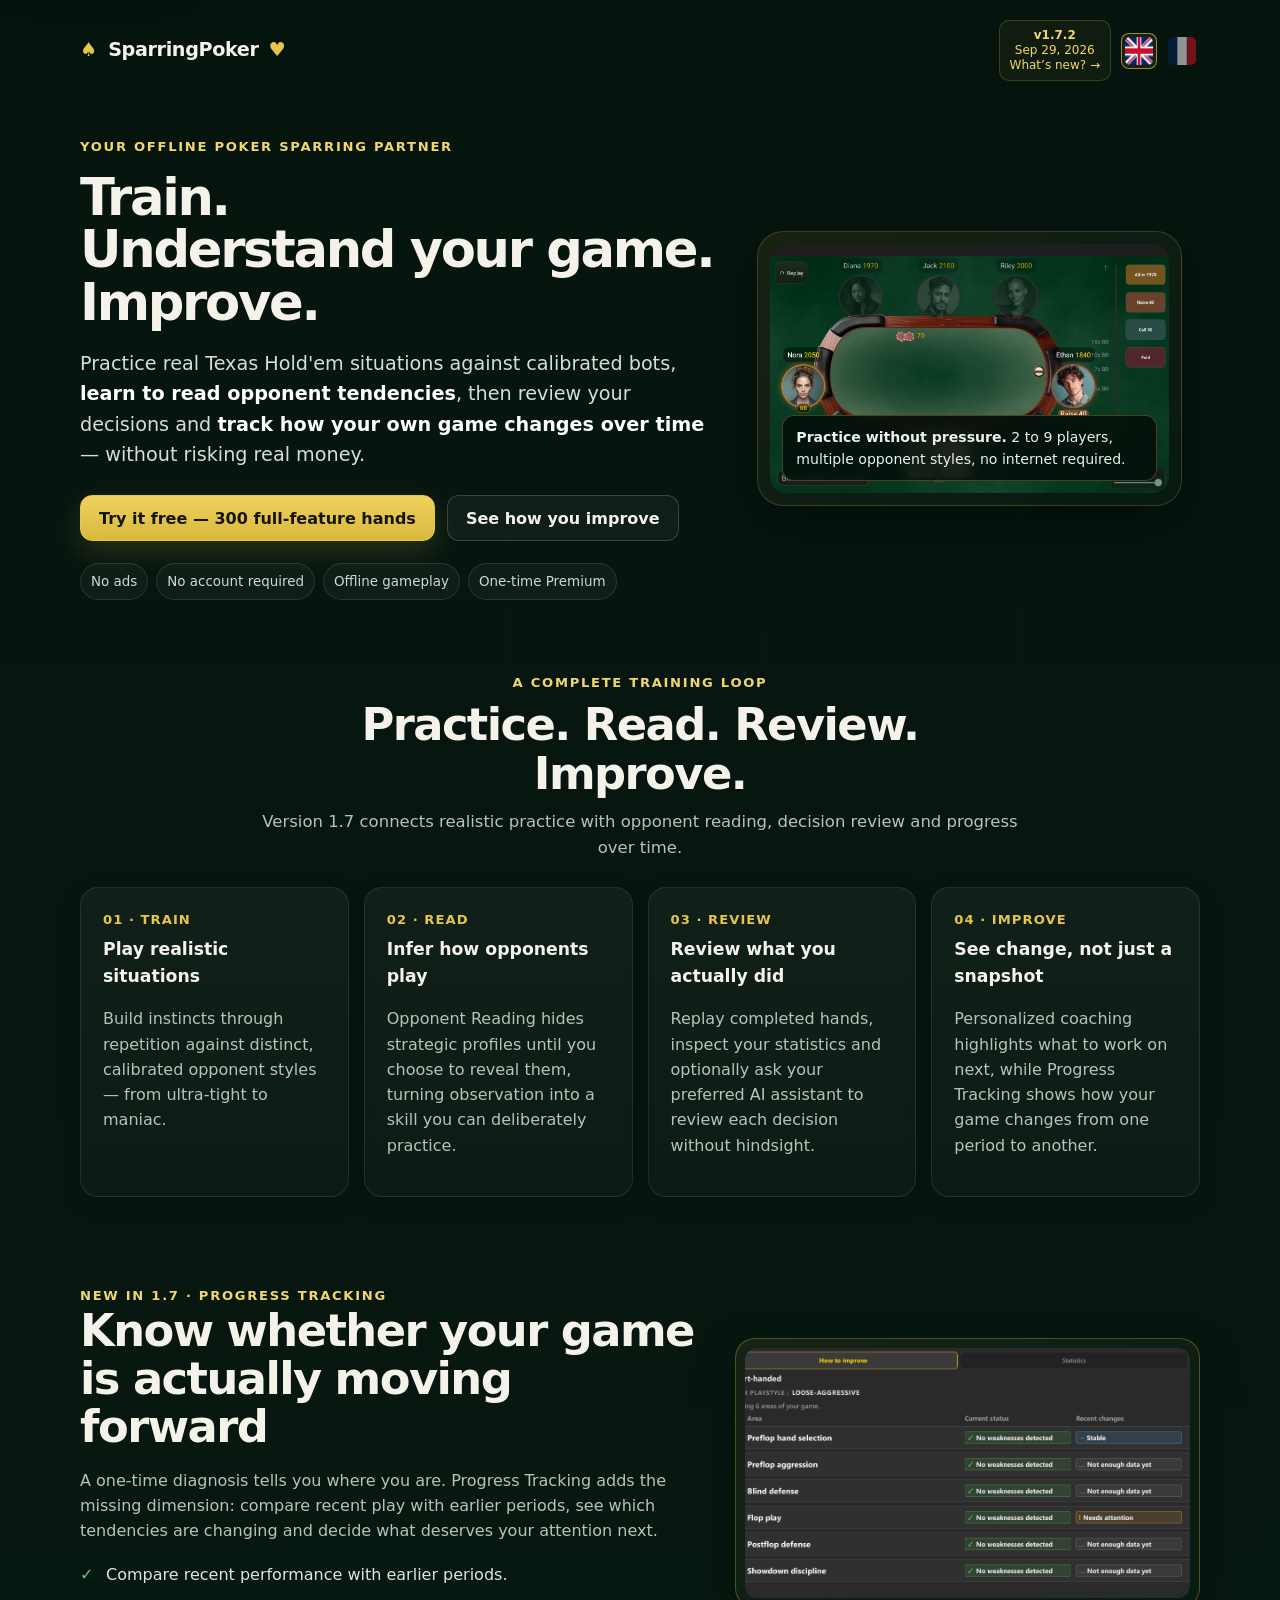
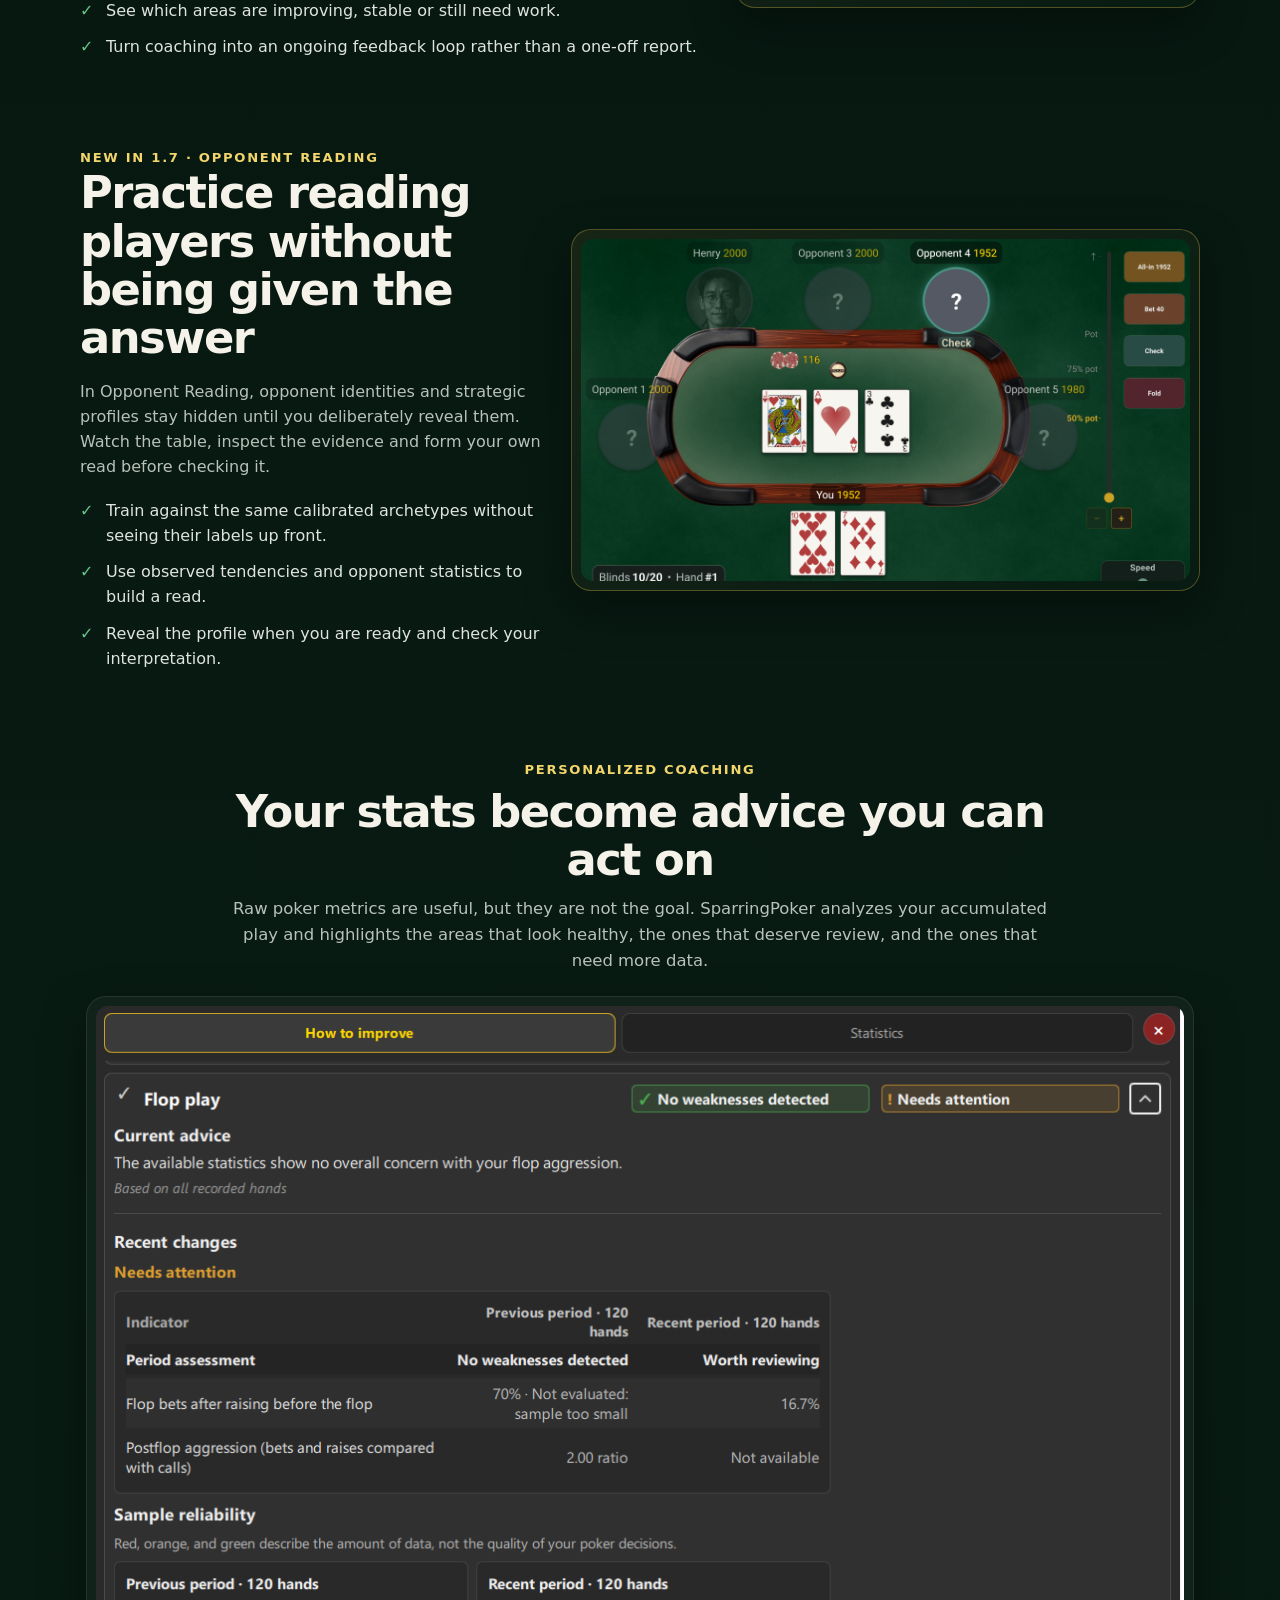
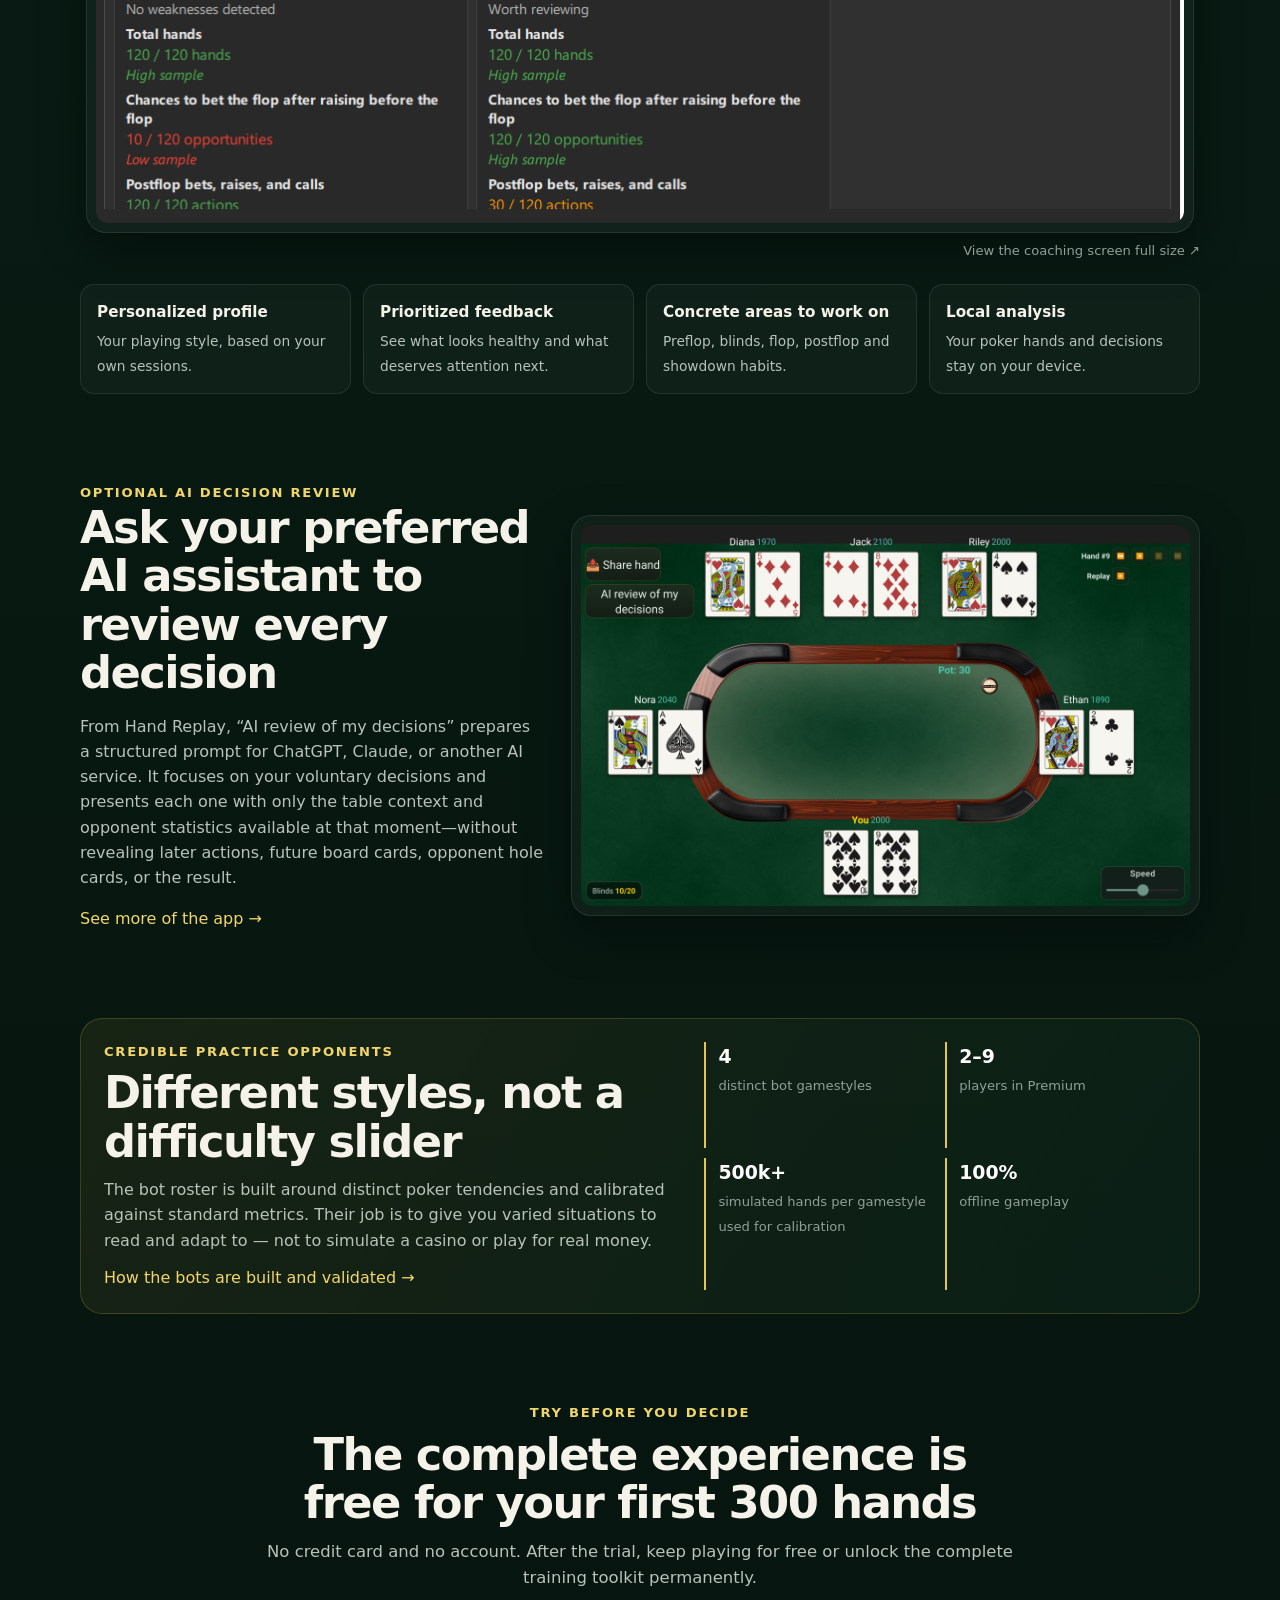
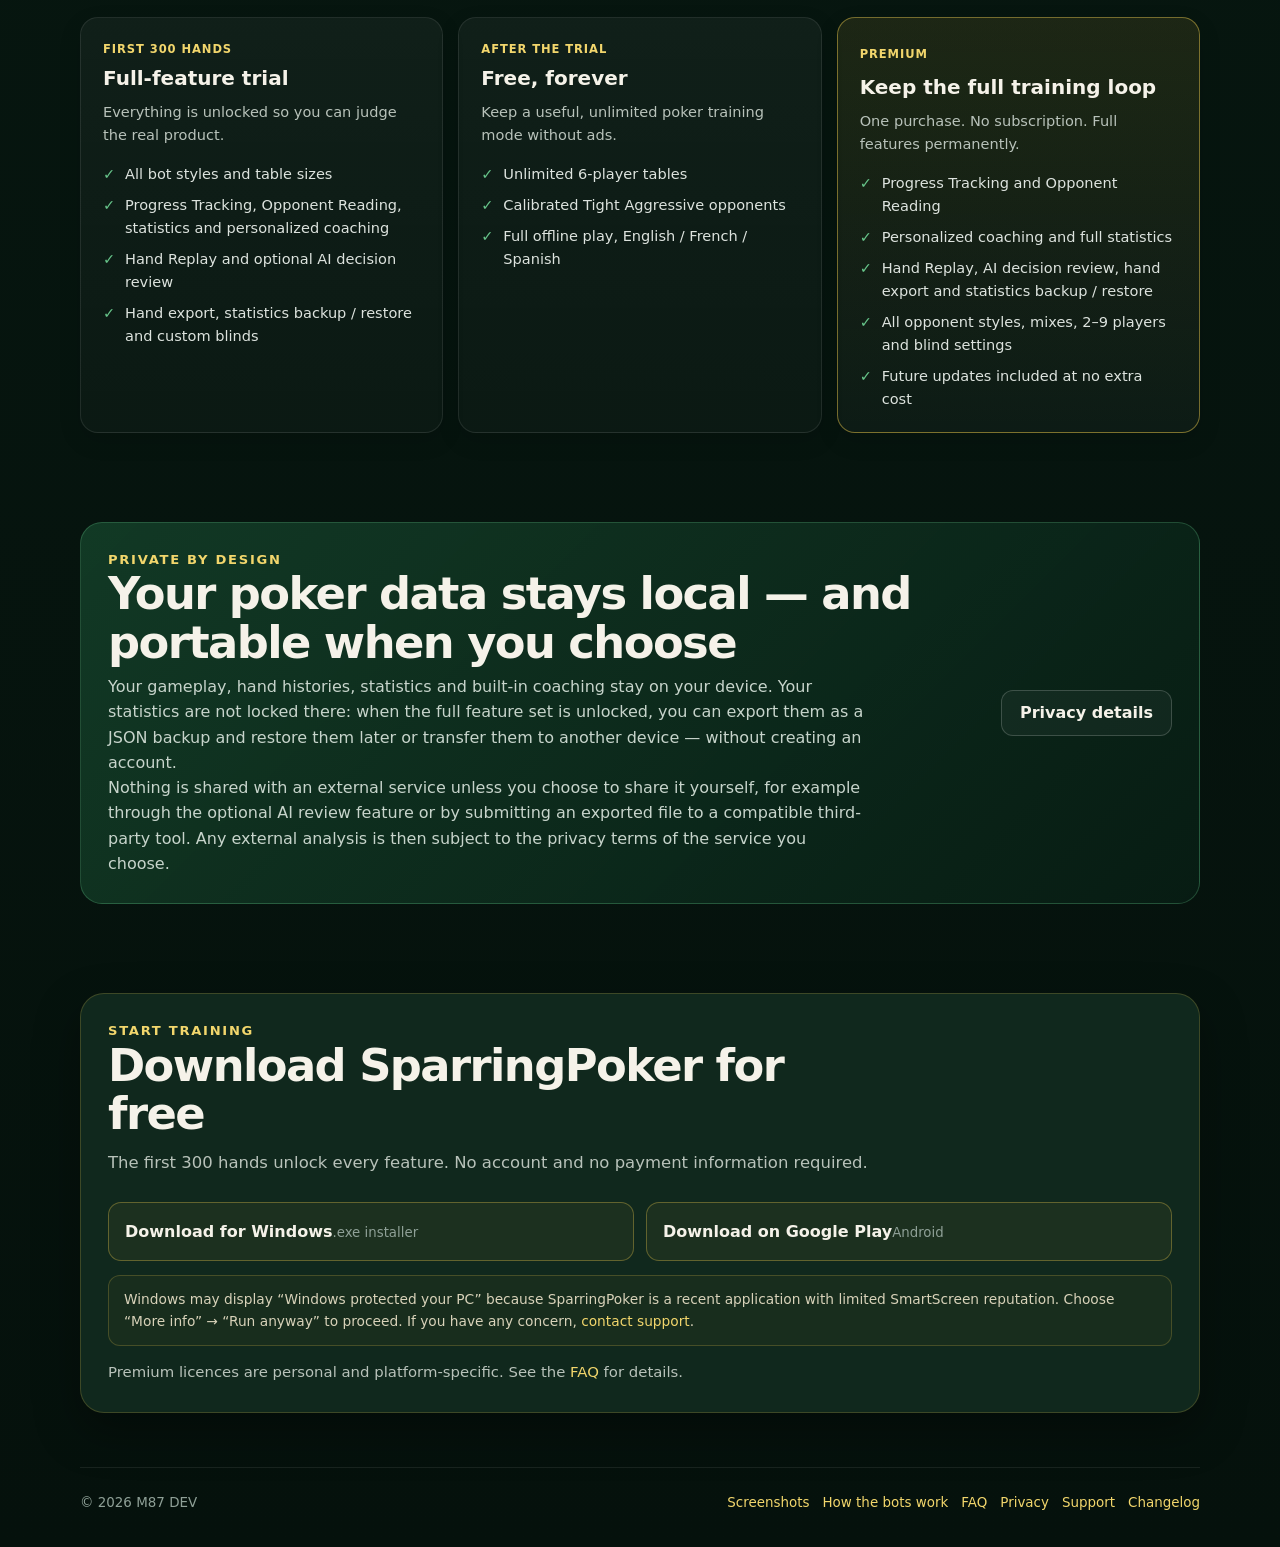
==== index.html @ 46e2a1da "published v1.7.2" ====
<!DOCTYPE html>

<html lang="en">
<head>
<meta charset="utf-8"/>
<meta content="width=device-width, initial-scale=1" name="viewport"/>
<title>SparringPoker — Offline Poker Training, Coaching &amp; Progress Tracking</title>
<meta content="Train Texas Hold'em offline against calibrated bots, practice reading opponent tendencies, review your hands and track how your game changes over time. No account required." name="description"/>
<meta content="#071710" name="theme-color"/>
<meta content="index,follow,max-image-preview:large" name="robots"/>
<link href="https://sparringpoker.com/" rel="canonical"/>
<meta content="SparringPoker" property="og:site_name"/>
<meta content="website" property="og:type"/>
<meta content="SparringPoker — Train. Read. Improve." property="og:title"/>
<meta content="Offline Texas Hold'em training with calibrated bots, Opponent Reading, hand review, personalized coaching and Progress Tracking." property="og:description"/>
<meta content="https://sparringpoker.com/" property="og:url"/>
<meta content="https://sparringpoker.com/assets/images/social-preview.jpg" property="og:image"/>
<meta content="1200" property="og:image:width"/>
<meta content="630" property="og:image:height"/>
<meta content="SparringPoker offline Texas Hold’em training table" property="og:image:alt"/>
<meta content="en_US" property="og:locale"/>
<meta content="fr_FR" property="og:locale:alternate"/>
<meta content="summary_large_image" name="twitter:card"/>
<meta content="SparringPoker — Train. Read. Improve." name="twitter:title"/>
<meta content="Offline Texas Hold'em training with calibrated bots, Opponent Reading, hand review, personalized coaching and Progress Tracking." name="twitter:description"/>
<meta content="https://sparringpoker.com/assets/images/social-preview.jpg" name="twitter:image"/>
<link href="assets/site.css?v=20260920" rel="stylesheet">
<link href="assets/mobile.css?v=20260920" media="(max-width: 620px)" rel="stylesheet">
<script type="application/ld+json">{"@context":"https://schema.org","@type":"SoftwareApplication","name":"SparringPoker","applicationCategory":"EducationalApplication","operatingSystem":"Android, Windows","url":"https://sparringpoker.com/","description":"Offline Texas Hold'em training against calibrated bots with Opponent Reading, hand replay, personalized coaching and Progress Tracking.","author":{"@type":"Organization","name":"M87 DEV"},"downloadUrl":["https://play.google.com/store/apps/details?id=com.m87dev.sparringpoker","https://github.com/Marcennaji/SparringPoker-downloads/releases"]}</script>
</head>
<body data-base=""><a class="skip-link" href="#main-content">Skip to content</a>
<div class="shell">
<nav aria-label="Main navigation" class="topbar">
<a aria-label="SparringPoker home" class="brand" href="index.html">
<span class="brand-mark">♠</span><span>SparringPoker</span><span class="brand-mark">♥</span>
</a>
<div class="top-actions">
<a class="version-badge" href="changelog.html" id="version-badge"></a>
<div aria-label="Language" class="lang-switch">
<button aria-label="English" aria-pressed="true" class="lang-btn active" data-lang-flag="en" type="button"><img alt="" decoding="async" height="20" src="flag_en.png" width="40"/></button>
<button aria-label="Français" aria-pressed="false" class="lang-btn" data-lang-flag="fr" type="button"><img alt="" decoding="async" height="27" src="flag_fr.png" width="40"/></button>
</div>
</div>
</nav>
<main id="main-content">
<section class="hero">
<div>
<div class="eyebrow" data-lang="en">Your offline poker sparring partner</div>
<div class="eyebrow" data-lang="fr">Votre partenaire d'entraînement au poker, hors ligne</div>
<h1 data-lang="en"><span class="hero-line">Train.</span><span class="hero-line">Understand your game.</span><span class="hero-line">Improve.</span></h1>
<h1 data-lang="fr"><span class="hero-line">Entraînez-vous.</span><span class="hero-line">Comprenez votre jeu.</span><span class="hero-line">Progressez.</span></h1>
<p class="hero-copy" data-lang="en">
            Practice real Texas Hold'em situations against calibrated bots, <strong>learn to read opponent tendencies</strong>, then review your decisions and <strong>track how your own game changes over time</strong> — without risking real money.
          </p>
<p class="hero-copy" data-lang="fr">
            Entraînez-vous sur de vraies situations de Texas Hold'em face à des bots calibrés, <strong>apprenez à lire les tendances adverses</strong>, puis analysez vos décisions et <strong>suivez l’évolution de votre propre jeu</strong> — sans risquer d'argent réel.
          </p>
<div class="actions">
<a class="cta" data-lang="en" href="#download">Try it free — 300 full-feature hands</a>
<a class="cta" data-lang="fr" href="#download">Essayez gratuitement — 300 mains complètes</a>
<a class="cta secondary" data-lang="en" href="#progress">See how you improve</a>
<a class="cta secondary" data-lang="fr" href="#progress">Voir comment progresser</a>
</div>
<div class="trust-row">
<span class="trust-pill" data-lang="en">No ads</span><span class="trust-pill" data-lang="fr">Sans publicité</span>
<span class="trust-pill" data-lang="en">No account required</span><span class="trust-pill" data-lang="fr">Aucun compte requis</span>
<span class="trust-pill" data-lang="en">Offline gameplay</span><span class="trust-pill" data-lang="fr">Jeu hors ligne</span>
<span class="trust-pill" data-lang="en">One-time Premium</span><span class="trust-pill" data-lang="fr">Premium en achat unique</span>
</div>
</div>
<div class="hero-visual">
<img alt="SparringPoker Texas Hold'em training table" decoding="async" fetchpriority="high" height="1600" src="assets/images/screenshots/tablette/tablet main table.png" width="2560"/>
<div class="hero-tag">
<span data-lang="en"><strong>Practice without pressure.</strong> 2 to 9 players, multiple opponent styles, no internet required.</span>
<span data-lang="fr"><strong>Entraînez-vous sans pression.</strong> 2 à 9 joueurs, plusieurs styles d'adversaires, aucun accès internet requis.</span>
</div>
</div>
</section>
<section class="section compact" id="training-loop">
<div class="section-head center">
<div class="section-kicker" data-lang="en">A complete training loop</div>
<div class="section-kicker" data-lang="fr">Une boucle d'entraînement complète</div>
<h2 data-lang="en">Practice. Read. Review. Improve.</h2>
<h2 data-lang="fr">Jouez. Lisez. Analysez. Progressez.</h2>
<p data-lang="en">Version 1.7 connects realistic practice with opponent reading, decision review and progress over time.</p>
<p data-lang="fr">La version 1.7 relie entraînement réaliste, lecture des adversaires, analyse des décisions et progression dans le temps.</p>
</div>
<div class="cards-4">
<article class="card">
<div class="step" data-lang="en">01 · TRAIN</div><div class="step" data-lang="fr">01 · S’ENTRAÎNER</div>
<strong class="card-title" data-lang="en">Play realistic situations</strong>
<strong class="card-title" data-lang="fr">Jouez des situations réalistes</strong>
<p data-lang="en">Build instincts through repetition against distinct, calibrated opponent styles — from ultra-tight to maniac.</p>
<p data-lang="fr">Développez vos réflexes par la répétition face à des profils distincts et calibrés — de l'ultra-tight au maniac.</p>
</article>
<article class="card">
<div class="step" data-lang="en">02 · READ</div><div class="step" data-lang="fr">02 · LIRE</div>
<strong class="card-title" data-lang="en">Infer how opponents play</strong>
<strong class="card-title" data-lang="fr">Déduisez le style des adversaires</strong>
<p data-lang="en">Opponent Reading hides strategic profiles until you choose to reveal them, turning observation into a skill you can deliberately practice.</p>
<p data-lang="fr">Opponent Reading masque les profils stratégiques jusqu'à ce que vous décidiez de les révéler, afin d'entraîner réellement votre capacité d'observation.</p>
</article>
<article class="card">
<div class="step" data-lang="en">03 · REVIEW</div><div class="step" data-lang="fr">03 · ANALYSER</div>
<strong class="card-title" data-lang="en">Review what you actually did</strong>
<strong class="card-title" data-lang="fr">Analysez ce que vous avez réellement fait</strong>
<p data-lang="en">Replay completed hands, inspect your statistics and optionally ask your preferred AI assistant to review each decision without hindsight.</p>
<p data-lang="fr">Revoyez vos mains, examinez vos statistiques et, si vous le souhaitez, faites analyser chaque décision par l'assistant IA de votre choix, sans biais rétrospectif.</p>
</article>
<article class="card">
<div class="step" data-lang="en">04 · IMPROVE</div><div class="step" data-lang="fr">04 · PROGRESSER</div>
<strong class="card-title" data-lang="en">See change, not just a snapshot</strong>
<strong class="card-title" data-lang="fr">Voyez l'évolution, pas seulement un instantané</strong>
<p data-lang="en">Personalized coaching highlights what to work on next, while Progress Tracking shows how your game changes from one period to another.</p>
<p data-lang="fr">Le coaching personnalisé indique quoi travailler ensuite, tandis que le suivi de progression montre comment votre jeu évolue d'une période à l'autre.</p>
</article>
</div>
</section>
<section class="section" id="progress">
<div class="feature-split">
<div class="feature-copy">
<div class="section-kicker" data-lang="en">New in 1.7 · Progress Tracking</div>
<div class="section-kicker" data-lang="fr">Nouveau dans la 1.7 · Suivi de progression</div>
<h2 data-lang="en">Know whether your game is actually moving forward</h2>
<h2 data-lang="fr">Voyez si votre jeu progresse réellement</h2>
<p data-lang="en">A one-time diagnosis tells you where you are. Progress Tracking adds the missing dimension: compare recent play with earlier periods, see which tendencies are changing and decide what deserves your attention next.</p>
<p data-lang="fr">Un diagnostic ponctuel vous dit où vous en êtes. Le suivi de progression ajoute la dimension qui manquait : comparez votre jeu récent aux périodes précédentes, voyez quelles tendances évoluent et décidez ce qui mérite votre attention ensuite.</p>
<ul class="feature-list">
<li data-lang="en">Compare recent performance with earlier periods.</li><li data-lang="fr">Comparez vos performances récentes aux périodes précédentes.</li>
<li data-lang="en">See which areas are improving, stable or still need work.</li><li data-lang="fr">Repérez les domaines qui progressent, restent stables ou demandent encore du travail.</li>
<li data-lang="en">Turn coaching into an ongoing feedback loop rather than a one-off report.</li><li data-lang="fr">Transformez le coaching en boucle de progression continue plutôt qu'en simple diagnostic ponctuel.</li>
</ul>
</div>
<div class="screenshot new-feature-shot">
<img alt="SparringPoker Progress Tracking overview showing current status and recent changes across coaching areas" decoding="async" height="1600" loading="lazy" src="assets/images/screenshots/tablette/tablet how to improve.png" width="2560"/>
</div>
</div>
</section>
<section class="section compact" id="opponent-reading">
<div class="feature-split reverse">
<div class="feature-copy">
<div class="section-kicker" data-lang="en">New in 1.7 · Opponent Reading</div>
<div class="section-kicker" data-lang="fr">Nouveau dans la 1.7 · Lecture des adversaires</div>
<h2 data-lang="en">Practice reading players without being given the answer</h2>
<h2 data-lang="fr">Entraînez-vous à lire les joueurs sans connaître la réponse</h2>
<p data-lang="en">In Opponent Reading, opponent identities and strategic profiles stay hidden until you deliberately reveal them. Watch the table, inspect the evidence and form your own read before checking it.</p>
<p data-lang="fr">Avec Opponent Reading, l'identité et le profil stratégique des adversaires restent masqués jusqu'à ce que vous choisissiez de les révéler. Observez la table, examinez les indices et construisez votre propre lecture avant de la vérifier.</p>
<ul class="feature-list">
<li data-lang="en">Train against the same calibrated archetypes without seeing their labels up front.</li><li data-lang="fr">Affrontez les mêmes archétypes calibrés sans voir leur étiquette à l'avance.</li>
<li data-lang="en">Use observed tendencies and opponent statistics to build a read.</li><li data-lang="fr">Appuyez-vous sur les tendances observées et les statistiques adverses pour construire votre lecture.</li>
<li data-lang="en">Reveal the profile when you are ready and check your interpretation.</li><li data-lang="fr">Révélez le profil lorsque vous êtes prêt et vérifiez votre interprétation.</li>
</ul>
</div>
<div class="screenshot new-feature-shot">
<img alt="SparringPoker Opponent Reading with hidden player identities" decoding="async" height="1600" loading="lazy" src="assets/images/screenshots/tablette/tablet opponent reading.png" width="2560"/>
</div>
</div>
</section>
<section class="section" id="coaching">
<div class="coaching-showcase">
<div class="coaching-intro">
<div class="section-kicker" data-lang="en">Personalized coaching</div>
<div class="section-kicker" data-lang="fr">Coaching personnalisé</div>
<h2 data-lang="en">Your stats become advice you can act on</h2>
<h2 data-lang="fr">Vos statistiques deviennent des conseils concrets</h2>
<p data-lang="en">Raw poker metrics are useful, but they are not the goal. SparringPoker analyzes your accumulated play and highlights the areas that look healthy, the ones that deserve review, and the ones that need more data.</p>
<p data-lang="fr">Les statistiques brutes sont utiles, mais ce n'est pas une fin en soi. SparringPoker analyse l'ensemble de votre jeu et met en évidence les domaines solides, ceux à revoir et ceux qui nécessitent encore davantage de données.</p>
</div>
<div class="coaching-media">
<a aria-label="Open the coaching screenshot at full size" class="screenshot coaching-screenshot zoomable-shot" data-href-en="assets/images/screenshots/tablette/tablet how to improve detailed.png" data-href-fr="assets/images/screenshots/tablette/tablet how to improve detailed.png" href="assets/images/screenshots/tablette/tablet how to improve detailed.png" rel="noopener noreferrer" target="_blank">
<img alt="SparringPoker detailed coaching and Progress Tracking view" data-src-en="assets/images/screenshots/tablette/tablet how to improve detailed.png" data-src-fr="assets/images/screenshots/tablette/tablet how to improve detailed.png" decoding="async" height="1600" loading="lazy" src="assets/images/screenshots/tablette/tablet how to improve detailed.png" width="2560"/>
</a>
<div class="shot-zoom-link"><a data-lang="en" href="assets/images/screenshots/tablette/tablet how to improve detailed.png" rel="noopener noreferrer" target="_blank">View the coaching screen full size ↗</a><a data-lang="fr" href="assets/images/screenshots/tablette/tablet how to improve detailed.png" rel="noopener noreferrer" target="_blank">Voir l’écran de coaching en taille réelle ↗</a></div>
</div>
<ul class="coaching-benefits">
<li data-lang="en"><strong>Personalized profile</strong><span>Your playing style, based on your own sessions.</span></li>
<li data-lang="fr"><strong>Profil personnalisé</strong><span>Votre style de jeu, à partir de vos propres sessions.</span></li>
<li data-lang="en"><strong>Prioritized feedback</strong><span>See what looks healthy and what deserves attention next.</span></li>
<li data-lang="fr"><strong>Conseils priorisés</strong><span>Voyez ce qui est solide et ce qui mérite votre attention ensuite.</span></li>
<li data-lang="en"><strong>Concrete areas to work on</strong><span>Preflop, blinds, flop, postflop and showdown habits.</span></li>
<li data-lang="fr"><strong>Axes de travail concrets</strong><span>Préflop, blinds, flop, postflop et habitudes au showdown.</span></li>
<li data-lang="en"><strong>Local analysis</strong><span>Your poker hands and decisions stay on your device.</span></li>
<li data-lang="fr"><strong>Analyse locale</strong><span>Vos mains et décisions de poker restent sur votre appareil.</span></li>
</ul>
</div>
</section>
<section class="section compact">
<div class="feature-split reverse">
<div class="feature-copy">
<div class="section-kicker" data-lang="en">Optional AI decision review</div>
<div class="section-kicker" data-lang="fr">Analyse IA à la demande</div>
<h2 data-lang="en">Ask your preferred AI assistant to review every decision</h2>
<h2 data-lang="fr">Faites analyser chaque décision, sans biais rétrospectif</h2>
<p data-lang="en">From Hand Replay, “AI review of my decisions” prepares a structured prompt for ChatGPT, Claude, or another AI service. It focuses on your voluntary decisions and presents each one with only the table context and opponent statistics available at that moment—without revealing later actions, future board cards, opponent hole cards, or the result.</p>
<p data-lang="fr">Depuis le Replay, « Analyse IA de mes décisions » prépare pour ChatGPT, Claude ou un autre service d’IA un prompt structuré portant uniquement sur vos décisions volontaires. Chaque décision est présentée avec le contexte de la table et les statistiques adverses disponibles à ce moment-là, sans révéler les actions ultérieures, les cartes à venir, les cartes adverses ni le résultat.</p>
<p><a href="screenshots.html"><span data-lang="en">See more of the app →</span><span data-lang="fr">Voir plus de captures →</span></a></p>
</div>
<div class="screenshot">
<img alt="SparringPoker hand replay screen" decoding="async" height="1600" loading="lazy" src="assets/images/screenshots/tablette/tablet replay screen.png" width="2560"/>
</div>
</div>
</section>
<section class="section compact">
<div class="proof-strip">
<div>
<div class="section-kicker" data-lang="en">Credible practice opponents</div>
<div class="section-kicker" data-lang="fr">Des adversaires crédibles pour s'entraîner</div>
<h2 data-lang="en">Different styles, not a difficulty slider</h2>
<h2 data-lang="fr">Des styles différents, pas un simple niveau de difficulté</h2>
<p data-lang="en">The bot roster is built around distinct poker tendencies and calibrated against standard metrics. Their job is to give you varied situations to read and adapt to — not to simulate a casino or play for real money.</p>
<p data-lang="fr">Les bots reposent sur des tendances poker distinctes et sont calibrés à partir de métriques standard. Leur rôle est de vous exposer à des situations variées auxquelles vous devez vous adapter — pas de simuler un casino ni de jouer de l'argent réel.</p>
<p style="margin-top:12px"><a href="bots.html"><span data-lang="en">How the bots are built and validated →</span><span data-lang="fr">Comment les bots sont conçus et validés →</span></a></p>
</div>
<div class="proof-stats">
<div class="proof-stat"><strong>4</strong><span data-lang="en">distinct bot gamestyles</span><span data-lang="fr">styles de bots distincts</span></div>
<div class="proof-stat"><strong>2–9</strong><span data-lang="en">players in Premium</span><span data-lang="fr">joueurs avec Premium</span></div>
<div class="proof-stat"><strong>500k+</strong><span data-lang="en">simulated hands per gamestyle used for calibration</span><span data-lang="fr">mains simulées par style utilisées pour le calibrage</span></div>
<div class="proof-stat"><strong>100%</strong><span data-lang="en">offline gameplay</span><span data-lang="fr">jeu utilisable hors ligne</span></div>
</div>
</div>
</section>
<section class="section" id="plans">
<div class="section-head center">
<div class="section-kicker" data-lang="en">Try before you decide</div>
<div class="section-kicker" data-lang="fr">Essayez avant de décider</div>
<h2 data-lang="en">The complete experience is free for your first 300 hands</h2>
<h2 data-lang="fr">L'expérience complète est gratuite pendant vos 300 premières mains</h2>
<p data-lang="en">No credit card and no account. After the trial, keep playing for free or unlock the complete training toolkit permanently.</p>
<p data-lang="fr">Aucune carte bancaire et aucun compte. Après l'essai, continuez gratuitement ou débloquez définitivement l'ensemble des outils d'entraînement.</p>
</div>
<div class="plans">
<article class="card plan">
<div class="plan-label" data-lang="en">First 300 hands</div><div class="plan-label" data-lang="fr">300 premières mains</div>
<h3 data-lang="en">Full-feature trial</h3><h3 data-lang="fr">Essai complet</h3>
<div class="sub" data-lang="en">Everything is unlocked so you can judge the real product.</div>
<div class="sub" data-lang="fr">Tout est débloqué pour vous permettre de juger le produit complet.</div>
<ul>
<li data-lang="en">All bot styles and table sizes</li><li data-lang="fr">Tous les styles de bots et tailles de table</li>
<li data-lang="en">Progress Tracking, Opponent Reading, statistics and personalized coaching</li><li data-lang="fr">Suivi de progression, Lecture des adversaires, statistiques et coaching personnalisé</li>
<li data-lang="en">Hand Replay and optional AI decision review</li><li data-lang="fr">Replay des mains et analyse IA facultative des décisions</li>
<li data-lang="en">Hand export, statistics backup / restore and custom blinds</li><li data-lang="fr">Export des mains, sauvegarde / restauration des statistiques et blinds personnalisables</li>
</ul>
</article>
<article class="card plan">
<div class="plan-label" data-lang="en">After the trial</div><div class="plan-label" data-lang="fr">Après l'essai</div>
<h3 data-lang="en">Free, forever</h3><h3 data-lang="fr">Gratuit, sans limite de durée</h3>
<div class="sub" data-lang="en">Keep a useful, unlimited poker training mode without ads.</div>
<div class="sub" data-lang="fr">Conservez un véritable mode d'entraînement illimité, sans publicité.</div>
<ul>
<li data-lang="en">Unlimited 6-player tables</li><li data-lang="fr">Tables 6-max illimitées</li>
<li data-lang="en">Calibrated Tight Aggressive opponents</li><li data-lang="fr">Adversaires Tight Aggressive calibrés</li>
<li data-lang="en">Full offline play, English / French / Spanish</li><li data-lang="fr">Jeu hors ligne complet, français / anglais / espagnol</li>
</ul>
</article>
<article class="card plan featured">
<div class="plan-label">PREMIUM</div>
<h3 data-lang="en">Keep the full training loop</h3><h3 data-lang="fr">Conservez la boucle d'entraînement complète</h3>
<div class="sub" data-lang="en">One purchase. No subscription. Full features permanently.</div>
<div class="sub" data-lang="fr">Un achat. Aucun abonnement. Toutes les fonctions définitivement.</div>
<ul>
<li data-lang="en">Progress Tracking and Opponent Reading</li><li data-lang="fr">Suivi de progression et Lecture des adversaires</li>
<li data-lang="en">Personalized coaching and full statistics</li><li data-lang="fr">Coaching personnalisé et statistiques complètes</li>
<li data-lang="en">Hand Replay, AI decision review, hand export and statistics backup / restore</li><li data-lang="fr">Replay, analyse IA des décisions, export des mains et sauvegarde / restauration des statistiques</li>
<li data-lang="en">All opponent styles, mixes, 2–9 players and blind settings</li><li data-lang="fr">Tous les styles et mélanges d'adversaires, 2 à 9 joueurs et réglages des blinds</li>
<li data-lang="en">Future updates included at no extra cost</li><li data-lang="fr">Mises à jour futures incluses sans frais supplémentaires</li>
</ul>
</article>
</div>
</section>
<section class="section compact">
<div class="privacy-banner">
<div>
<div class="section-kicker" data-lang="en">Private by design</div>
<div class="section-kicker" data-lang="fr">Confidentiel par conception</div>
<h2 data-lang="en">Your poker data stays local — and portable when you choose</h2>
<h2 data-lang="fr">Vos données de poker restent locales — et vous pouvez les emporter</h2>
<p data-lang="en">Your gameplay, hand histories, statistics and built-in coaching stay on your device. Your statistics are not locked there: when the full feature set is unlocked, you can export them as a JSON backup and restore them later or transfer them to another device — without creating an account.</p>
<p data-lang="fr">Vos parties, historiques de mains, statistiques et analyses intégrées restent sur votre appareil. Vos statistiques n'y sont pas prisonnières : lorsque toutes les fonctionnalités sont débloquées, vous pouvez les exporter dans une sauvegarde JSON, puis les restaurer plus tard ou les transférer vers un autre appareil — sans créer de compte.</p>
<p data-lang="en">Nothing is shared with an external service unless you choose to share it yourself, for example through the optional AI review feature or by submitting an exported file to a compatible third-party tool. Any external analysis is then subject to the privacy terms of the service you choose.</p>
<p data-lang="fr">Aucune donnée n'est partagée avec un service externe sauf si vous choisissez vous-même de la partager, par exemple via l'analyse IA facultative ou en transmettant un fichier exporté à un outil tiers compatible. Toute analyse externe est alors soumise aux conditions de confidentialité du service choisi.</p>
</div>
<a class="cta secondary" href="privacy.html"><span data-lang="en">Privacy details</span><span data-lang="fr">Détails sur la confidentialité</span></a>
</div>
</section>
<section class="section" id="download">
<div class="download-panel">
<div class="section-head">
<div class="section-kicker" data-lang="en">Start training</div>
<div class="section-kicker" data-lang="fr">Commencez à vous entraîner</div>
<h2 data-lang="en">Download SparringPoker for free</h2>
<h2 data-lang="fr">Téléchargez SparringPoker gratuitement</h2>
<p data-lang="en">The first 300 hands unlock every feature. No account and no payment information required.</p>
<p data-lang="fr">Les 300 premières mains débloquent toutes les fonctionnalités. Aucun compte ni moyen de paiement requis.</p>
</div>
<div id="windows-download-section">
<div class="download-grid">
<a class="download-btn windows-only" data-lang="en" href="https://github.com/Marcennaji/SparringPoker-downloads/releases/download/v1.7.2/SparringPoker-1.7.2-windows-installer.exe">Download for Windows<small>.exe installer</small></a>
<a class="download-btn windows-only" data-lang="fr" href="https://github.com/Marcennaji/SparringPoker-downloads/releases/download/v1.7.2/SparringPoker-1.7.2-windows-installer.exe">Télécharger pour Windows<small>installateur .exe</small></a>
<a class="download-btn mobile-store-emphasis" data-lang="en" href="https://play.google.com/store/apps/details?id=com.m87dev.sparringpoker" rel="noopener noreferrer" target="_blank">Download on Google Play<small>Android</small></a>
<a class="download-btn mobile-store-emphasis" data-lang="fr" href="https://play.google.com/store/apps/details?id=com.m87dev.sparringpoker" rel="noopener noreferrer" target="_blank">Télécharger sur Google Play<small>Android</small></a>
</div>
<div class="win-warning windows-only">
<span data-lang="en">Windows may display “Windows protected your PC” because SparringPoker is a recent application with limited SmartScreen reputation. Choose “More info” → “Run anyway” to proceed. If you have any concern, <a href="support.html">contact support</a>.</span>
<span data-lang="fr">Windows peut afficher « Windows a protégé votre ordinateur » car SparringPoker est une application récente avec encore peu de réputation SmartScreen. Choisissez « Informations complémentaires » → « Exécuter quand même » pour continuer. En cas de doute, <a href="support.html">contactez le support</a>.</span>
</div>
</div>
<div class="win-warning" id="android-windows-notice" style="display:none">
<span data-lang="en">On Android, use the Google Play button above. The Windows installer is available from a Windows PC.</span>
<span data-lang="fr">Sur Android, utilisez le bouton Google Play ci-dessus. L’installateur Windows est disponible depuis un PC Windows.</span>
</div>
<p class="platform-copy" style="margin-bottom:0">
<span data-lang="en">Premium licences are personal and platform-specific. See the <a href="faq.html">FAQ</a> for details.</span>
<span data-lang="fr">Les licences Premium sont personnelles et spécifiques à chaque plateforme. Consultez la <a href="faq.html">FAQ</a> pour les détails.</span>
</p>
</div>
</section>
</main>
<footer class="footer">
<div>© <span data-current-year=""></span> M87 DEV</div>
<div class="footer-links">
<a href="screenshots.html"><span data-lang="en">Screenshots</span><span data-lang="fr">Captures</span></a>
<a href="bots.html"><span data-lang="en">How the bots work</span><span data-lang="fr">Fonctionnement des bots</span></a>
<a href="faq.html">FAQ</a>
<a href="privacy.html"><span data-lang="en">Privacy</span><span data-lang="fr">Confidentialité</span></a>
<a href="support.html">Support</a>
<a href="changelog.html">Changelog</a>
</div>
</footer>
</div>
<script src="assets/site.js?v=20260920"></script></body>
</html>
---- assets/site.css ----
:root {
  --bg:#06140e; --bg-2:#0a2117; --panel:rgba(14,35,26,.88); --panel-strong:rgba(17,42,31,.96);
  --line:rgba(238,200,76,.20); --line-soft:rgba(255,255,255,.09); --gold:#e7c44a; --gold-2:#f2d66c;
  --green:#67c58a; --text:#f5f2e9; --muted:#b8c2ba; --muted-2:#8fa097; --danger:#e98575;
  --radius:18px; --shadow:0 18px 45px rgba(0,0,0,.34);
}
*{box-sizing:border-box} html{scroll-behavior:smooth} body{margin:0;font-family:Inter,ui-sans-serif,system-ui,-apple-system,BlinkMacSystemFont,"Segoe UI",sans-serif;color:var(--text);background:radial-gradient(circle at 50% -10%,rgba(35,105,71,.34),transparent 42rem),linear-gradient(180deg,#06140e 0%,#081b13 45%,#05110c 100%);min-height:100vh;line-height:1.58}
a{color:var(--gold-2);text-decoration:none} a:hover{text-decoration:underline} img{max-width:100%} code{color:#f0d878}
.shell{width:min(1120px,calc(100% - 32px));margin:0 auto}.narrow{width:min(860px,calc(100% - 32px));margin:0 auto}
.topbar{display:flex;align-items:center;justify-content:space-between;gap:20px;padding:20px 0 10px}.brand{display:flex;align-items:baseline;gap:10px;color:var(--text);font-weight:800;letter-spacing:-.02em;font-size:1.2rem}.brand:hover{text-decoration:none}.brand-mark{color:var(--gold);letter-spacing:.05em}.top-actions{display:flex;align-items:center;gap:10px;flex-wrap:wrap;justify-content:flex-end}.lang-switch{display:flex;gap:7px}.lang-btn{appearance:none;border:1px solid transparent;background:transparent;padding:3px;border-radius:8px;cursor:pointer;opacity:.55;line-height:0}.lang-btn:hover{opacity:.9}.lang-btn.active{opacity:1;border-color:rgba(231,196,74,.65);background:rgba(231,196,74,.08)}.lang-btn img{width:28px;height:28px;border-radius:5px;display:block}.version-badge{display:none;padding:7px 10px;border:1px solid var(--line);border-radius:10px;color:var(--gold-2);background:rgba(231,196,74,.05);font-size:12px;text-align:center;line-height:1.25}.version-badge:hover{background:rgba(231,196,74,.11);text-decoration:none}
.hero{padding:46px 0 38px;display:grid;grid-template-columns:1.04fr .96fr;gap:44px;align-items:center}.eyebrow,.section-kicker,.page-kicker{color:var(--gold-2);font-size:.82rem;font-weight:800;text-transform:uppercase;letter-spacing:.13em;margin-bottom:13px}.hero h1{font-size:clamp(2.35rem,4vw,3.75rem);line-height:1.03;letter-spacing:-.045em;margin:0 0 20px;max-width:none}.hero-line{display:block;white-space:nowrap}.hero-copy{font-size:clamp(1.04rem,1.8vw,1.2rem);color:#d8ddd7;max-width:630px;margin:0 0 25px}.hero-copy strong{color:#fff}.actions{display:flex;gap:12px;flex-wrap:wrap;align-items:center}.cta,.btn{display:inline-flex;align-items:center;justify-content:center;min-height:46px;padding:0 18px;border-radius:12px;border:1px solid var(--gold);background:linear-gradient(180deg,#efd25f,#d9b83c);color:#161509;font-weight:800;box-shadow:0 10px 28px rgba(231,196,74,.16)}.cta:hover,.btn:hover{text-decoration:none;filter:brightness(1.05);transform:translateY(-1px)}.cta.secondary,.btn.secondary{color:var(--text);background:rgba(255,255,255,.04);border-color:rgba(255,255,255,.18);box-shadow:none}.cta.small,.btn.small{min-height:38px;padding:0 13px;font-size:.86rem}.trust-row{display:flex;gap:8px;flex-wrap:wrap;margin-top:22px;color:#d1d7d1;font-size:.84rem}.trust-pill{border:1px solid rgba(255,255,255,.11);background:rgba(255,255,255,.035);border-radius:999px;padding:7px 10px}.hero-visual{position:relative;border:1px solid var(--line);background:linear-gradient(145deg,rgba(231,196,74,.08),rgba(9,33,22,.32));border-radius:26px;padding:12px;box-shadow:var(--shadow);overflow:hidden}.hero-visual img{display:block;border-radius:16px;width:100%;height:auto}.hero-tag{position:absolute;left:24px;bottom:24px;max-width:calc(100% - 48px);background:rgba(4,15,10,.88);border:1px solid rgba(231,196,74,.28);border-radius:12px;padding:10px 13px;backdrop-filter:blur(8px);font-size:.88rem;color:#edf0ec}
.section{padding:54px 0}.section.compact{padding:35px 0}.section-head{max-width:760px;margin-bottom:26px}.section-head.center{text-align:center;margin-left:auto;margin-right:auto}.section-kicker{margin-bottom:0}h2{font-size:clamp(1.8rem,4vw,2.8rem);line-height:1.08;letter-spacing:-.035em;margin:7px 0 11px}.section-head p{color:var(--muted);font-size:1.03rem;margin:0}.cards-3{display:grid;grid-template-columns:repeat(3,1fr);gap:15px}.card,.box,.content-card{border:1px solid var(--line-soft);border-radius:var(--radius);padding:22px;background:linear-gradient(180deg,rgba(255,255,255,.045),rgba(255,255,255,.025));box-shadow:0 8px 22px rgba(0,0,0,.13)}.card strong.card-title{display:block;font-size:1.08rem;margin:5px 0 7px}.card p,.box p,.content-card p{color:var(--muted)}.step{color:var(--gold);font-weight:900;font-size:.82rem;letter-spacing:.08em}.feature-split{display:grid;grid-template-columns:1.15fr .85fr;gap:26px;align-items:center}.feature-split.reverse{grid-template-columns:.85fr 1.15fr}.screenshot{border:1px solid var(--line-soft);border-radius:20px;padding:9px;background:rgba(255,255,255,.035);box-shadow:var(--shadow)}.screenshot img{display:block;border-radius:12px;width:100%;height:auto}.feature-copy h2{margin-top:0}.feature-copy p{color:var(--muted)}.feature-list{margin:18px 0 0;padding:0;list-style:none;display:grid;gap:11px}.feature-list li{position:relative;padding-left:26px;color:#dfe4df}.feature-list li::before{content:"✓";position:absolute;left:0;color:var(--green);font-weight:900}.coaching-showcase{display:grid;gap:22px}.coaching-intro{max-width:820px;margin:0 auto;text-align:center}.coaching-intro h2{margin:7px 0 11px}.coaching-intro p{margin:0;color:var(--muted);font-size:1.03rem}.coaching-screenshot{width:100%;max-width:1108px;margin:0 auto;padding:9px}.coaching-media{width:100%}.coaching-screenshot{display:block}.coaching-screenshot img{width:100%;height:auto}.zoomable-shot{cursor:zoom-in}.shot-zoom-link{text-align:right;margin-top:8px;font-size:.82rem}.shot-zoom-link a{color:var(--muted-2)}.shot-zoom-link a:hover{color:var(--gold-2)}.coaching-benefits{list-style:none;margin:0;padding:0;display:grid;grid-template-columns:repeat(4,1fr);gap:12px}.coaching-benefits li{display:none;border:1px solid var(--line-soft);border-radius:14px;padding:15px 16px;background:rgba(255,255,255,.03);color:var(--muted);min-height:104px}.coaching-benefits li.active{display:block!important}.coaching-benefits strong{display:block;color:var(--text);font-size:.95rem;margin-bottom:4px}.coaching-benefits span{font-size:.86rem;line-height:1.45}.proof-strip{border:1px solid var(--line);border-radius:22px;padding:23px;display:grid;grid-template-columns:1.1fr .9fr;gap:24px;background:linear-gradient(120deg,rgba(231,196,74,.075),rgba(19,57,38,.25))}.proof-strip p{margin:0;color:var(--muted)}.proof-stats{display:grid;grid-template-columns:repeat(2,1fr);gap:10px}.proof-stat{border-left:2px solid var(--gold);padding-left:12px}.proof-stat strong{display:block;font-size:1.18rem;color:#fff}.proof-stat span{color:var(--muted-2);font-size:.82rem}.plans{display:grid;grid-template-columns:repeat(3,1fr);gap:15px;align-items:stretch}.plan{position:relative}.plan.featured{border-color:rgba(231,196,74,.48);background:linear-gradient(180deg,rgba(231,196,74,.10),rgba(255,255,255,.03))}.plan-label{display:inline-block;font-size:.72rem;text-transform:uppercase;letter-spacing:.08em;color:var(--gold-2);margin-bottom:5px;font-weight:900}.plan h3{margin:4px 0 5px;font-size:1.25rem}.plan .sub{color:var(--muted);font-size:.91rem;margin-bottom:16px;min-height:42px}.plan ul{list-style:none;margin:0;padding:0;display:grid;gap:8px;color:#dde3de;font-size:.91rem}.plan li{padding-left:22px;position:relative}.plan li::before{content:"✓";position:absolute;left:0;color:var(--green);font-weight:900}.roadmap{display:grid;grid-template-columns:1fr 1fr;gap:15px}.roadmap-card{border:1px solid rgba(231,196,74,.22);border-radius:var(--radius);padding:22px;background:rgba(231,196,74,.045)}.roadmap-card .status{color:var(--gold-2);font-size:.76rem;font-weight:900;text-transform:uppercase;letter-spacing:.09em}.roadmap-card h3{margin:7px 0 8px;font-size:1.22rem}.roadmap-card p{margin:0;color:var(--muted)}.roadmap-note{color:var(--muted-2);font-size:.82rem;margin-top:12px;text-align:center}.privacy-banner{border-radius:22px;padding:27px;background:linear-gradient(135deg,rgba(22,70,45,.75),rgba(8,29,20,.9));border:1px solid rgba(103,197,138,.28);display:grid;grid-template-columns:1fr auto;gap:24px;align-items:center}.privacy-banner h2{margin:0 0 7px}.privacy-banner p{margin:0;color:#c7d4cb;max-width:760px}.download-panel{border:1px solid var(--line);border-radius:24px;padding:27px;background:var(--panel-strong);box-shadow:var(--shadow)}.download-panel h2{margin-top:0}.download-grid{display:grid;grid-template-columns:1fr 1fr;gap:12px;margin-top:17px}.download-btn{border:1px solid rgba(231,196,74,.34);border-radius:13px;padding:16px;text-align:center;color:var(--text);background:rgba(231,196,74,.055);font-weight:800}.download-btn:hover{background:rgba(231,196,74,.10);text-decoration:none}.download-btn small{display:block;color:var(--muted-2);font-weight:500;margin-top:3px}.platform-copy{color:var(--muted);font-size:.93rem}.win-warning{margin-top:14px;padding:13px 15px;border:1px solid rgba(231,196,74,.22);border-radius:12px;color:#d8d2b9;background:rgba(231,196,74,.035);font-size:.86rem}
/* Secondary pages */
.page-main{padding:36px 0 64px}.page-hero{padding:34px 0 28px;border-bottom:1px solid rgba(255,255,255,.08);margin-bottom:30px}.page-hero h1{font-size:clamp(2.25rem,5vw,3.7rem);line-height:1.05;letter-spacing:-.045em;margin:5px 0 12px}.page-hero .lead{font-size:1.08rem;color:var(--muted);max-width:780px;margin:0}.page-hero .actions{margin-top:20px}.content-stack{display:grid;gap:16px}.content-stack>.box,.content-stack>.content-card{margin:0}.box h2,.content-card h2{font-size:clamp(1.35rem,2.8vw,1.85rem);margin:0 0 10px;color:var(--text)}.box h3,.content-card h3{font-size:1.05rem;margin:22px 0 7px;color:#f5f2e9}.box p{margin:7px 0}.box ul,.content-card ul{color:#dce3dd}.box li,.content-card li{margin:7px 0}.box table{border-collapse:collapse;width:100%;font-size:.9rem;margin:14px 0;overflow:hidden}.box th{background:rgba(231,196,74,.09);color:var(--gold-2);padding:10px 12px;text-align:left;border-bottom:1px solid rgba(255,255,255,.13)}.box td{padding:9px 12px;border-bottom:1px solid rgba(255,255,255,.07);color:#dce3dd}.stat-pill{display:inline-block;background:rgba(231,196,74,.08);border:1px solid rgba(231,196,74,.22);border-radius:7px;padding:2px 7px;color:var(--gold-2);font-size:.86em}.ok{color:var(--green)}.muted{color:var(--muted-2)}.section-label{font-size:.75rem;text-transform:uppercase;letter-spacing:.1em;color:var(--gold-2);font-weight:900;margin:27px 0 8px}.callout{border-left:3px solid var(--gold);background:rgba(231,196,74,.05);padding:15px 18px;border-radius:0 12px 12px 0;color:#dce3dd;margin:18px 0}.callout.green{border-left-color:var(--green);background:rgba(103,197,138,.06)}
.screenshot-grid{display:grid;grid-template-columns:repeat(2,1fr);gap:22px}.shot-card{border:1px solid var(--line-soft);border-radius:20px;background:rgba(255,255,255,.035);overflow:hidden;box-shadow:0 10px 30px rgba(0,0,0,.18)}.shot-card.featured{grid-column:1/-1;display:grid;grid-template-columns:1.12fr .88fr;align-items:center}.shot-media{background:#020806;padding:10px}.shot-media img{display:block;width:100%;height:auto;border-radius:12px}.shot-copy{padding:22px}.shot-copy .step{margin-bottom:5px}.shot-copy h2{font-size:1.35rem;margin:0 0 8px;letter-spacing:-.02em}.shot-copy p{margin:0;color:var(--muted)}
.faq-nav ul{margin:0;padding-left:20px}.faq-nav li{margin:7px 0}.faq-item{padding:17px 0;border-bottom:1px solid rgba(255,255,255,.08)}.faq-item:last-child{border-bottom:0;padding-bottom:0}.faq-item:first-child{padding-top:0}.faq-question{font-weight:800;color:#f4f2e8;margin:0 0 6px}.faq-answer{margin:0;color:var(--muted)}
.release{border:1px solid var(--line-soft);border-radius:var(--radius);padding:20px 22px;background:rgba(255,255,255,.035);margin:0 0 14px}.release-header{display:flex;justify-content:space-between;gap:16px;align-items:center;margin-bottom:9px}.release-version{font-weight:900;color:var(--gold-2);font-size:1.08rem}.release-date{color:var(--muted-2);font-size:.86rem}.release ul{margin:0;padding-left:22px;color:#dce3dd}.release li{margin:8px 0}
.resource-card{border:1px solid var(--line-soft);border-radius:var(--radius);padding:22px;background:rgba(255,255,255,.035);display:grid;grid-template-columns:120px 1fr;gap:22px;align-items:start}.resource-card img{width:110px;height:auto;border-radius:12px}.resource-card h2{margin-top:0}.resource-card p{color:var(--muted)}
.article{max-width:800px}.article h2{font-size:1.75rem;margin-top:42px;border-bottom:1px solid rgba(255,255,255,.08);padding-bottom:8px}.article h3{font-size:1.1rem;margin:23px 0 5px}.article p,.article li{color:#dce3dd}.article .intro{font-size:1.12rem;color:var(--muted)}.article .highlight-box{border-left:3px solid var(--gold);background:rgba(231,196,74,.055);border-radius:0 12px 12px 0;padding:14px 18px;margin:20px 0}.article .stat-grid{display:grid;grid-template-columns:1fr 1fr;gap:10px;margin:16px 0}.article .stat-item{border:1px solid var(--line-soft);border-radius:10px;padding:12px 14px;background:rgba(255,255,255,.03)}.article .stat-item strong{display:block;color:var(--gold-2);font-size:.86rem;margin-bottom:2px}.article .cta-box{border:1px solid var(--line);border-radius:18px;padding:24px;margin:38px 0 10px;background:linear-gradient(135deg,rgba(231,196,74,.08),rgba(18,52,35,.55));text-align:center}.article .cta-box h2{border:0;margin:0 0 8px;padding:0}.article .cta-box p{color:var(--muted)}
.footer{border-top:1px solid rgba(255,255,255,.08);padding:24px 0 34px;display:flex;justify-content:space-between;gap:20px;flex-wrap:wrap;color:var(--muted-2);font-size:.84rem}.footer-links{display:flex;flex-wrap:wrap;gap:13px}
[data-lang]{display:none!important}[data-lang].active{display:block!important}span[data-lang].active{display:inline!important}a[data-lang].active{display:inline-flex!important}li[data-lang].active{display:list-item!important}p[data-lang].active{display:block!important}h1[data-lang].active,h2[data-lang].active,h3[data-lang].active{display:block!important}.lang-inline[data-lang].active{display:inline!important}
@media(max-width:860px){.hero,.feature-split,.feature-split.reverse,.proof-strip,.privacy-banner{grid-template-columns:1fr}.coaching-benefits{grid-template-columns:repeat(2,1fr)}.hero{padding-top:34px;gap:28px}.hero-visual{order:2}.cards-3,.plans{grid-template-columns:1fr}.plan .sub{min-height:0}.roadmap{grid-template-columns:1fr}.privacy-banner .cta{justify-self:start}.shot-card.featured{grid-template-columns:1fr}.screenshot-grid{grid-template-columns:1fr}}
@media(max-width:620px){.shell,.narrow{width:min(100% - 20px,1120px)}.coaching-benefits{grid-template-columns:1fr}.coaching-intro{text-align:left}.topbar{align-items:flex-start}.brand{font-size:1.06rem}.hero{padding-top:26px}.hero h1{font-size:clamp(2rem,9.2vw,2.75rem)}.section{padding:39px 0}.download-grid{grid-template-columns:1fr}.proof-stats{grid-template-columns:1fr}.hero-tag{position:static;margin-top:10px;max-width:none}.page-main{padding-top:18px}.page-hero{padding-top:22px}.resource-card{grid-template-columns:1fr}.article .stat-grid{grid-template-columns:1fr}.box{overflow-x:auto}}
@media(max-width:390px){.hero h1{font-size:8.7vw}}
@media(prefers-reduced-motion:reduce){html{scroll-behavior:auto}*,*::before,*::after{transition:none!important}}

/* Step 3 accessibility and interaction polish */
.skip-link{position:fixed;left:12px;top:10px;z-index:9999;transform:translateY(-150%);padding:10px 14px;border-radius:10px;background:#f2d66c;color:#161509;font-weight:800;box-shadow:0 8px 24px rgba(0,0,0,.35)}
.skip-link:focus{transform:translateY(0);text-decoration:none}
a:focus-visible,button:focus-visible{outline:3px solid var(--gold-2);outline-offset:3px;border-radius:8px}
.lang-btn:focus-visible{outline-offset:2px}
@media(max-width:620px){.download-btn{min-height:58px;display:flex;flex-direction:column;align-items:center;justify-content:center}.download-panel{padding:21px}.mobile-store-emphasis{border-color:rgba(231,196,74,.52)}}
.is-android-phone a.download-btn.windows-only,.is-android-phone .win-warning.windows-only{display:none!important}
.is-android-phone #android-windows-notice{display:block!important}

/* v1.7 marketing hierarchy */
.cards-4{display:grid;grid-template-columns:repeat(4,1fr);gap:15px}
.cards-4 .card{height:100%}
.new-feature-shot{border-color:rgba(231,196,74,.3);background:linear-gradient(145deg,rgba(231,196,74,.07),rgba(9,33,22,.38))}
.new-feature-shot img{aspect-ratio:16/9;object-fit:cover}
.feature-split.progress-text-only{display:block}
.feature-split.progress-text-only .feature-copy{max-width:800px}
.shot-card.featured.progress-text-only{display:block}
.shot-card.featured.progress-text-only .shot-copy{max-width:800px;margin:auto;padding:30px 22px}
#progress,#opponent-reading{scroll-margin-top:18px}
@media(max-width:1000px){.cards-4{grid-template-columns:repeat(2,1fr)}}
@media(max-width:620px){.cards-4{grid-template-columns:1fr}.new-feature-shot{padding:6px}.shot-card.featured .shot-copy{padding-top:18px}}
---- assets/mobile.css ----
/* Phone-specific presentation. Desktop styles remain in site.css. */
@media (max-width: 620px) {
  .topbar {
    min-height: 64px;
    padding: 8px 0;
    align-items: center;
    gap: 12px;
  }

  .brand {
    min-width: 0;
    align-items: center;
    gap: 7px;
    font-size: 1.06rem;
    line-height: 1.2;
    white-space: nowrap;
  }

  .brand-mark {
    line-height: 1;
  }

  .top-actions {
    flex: 0 0 auto;
    gap: 0;
    flex-wrap: nowrap;
  }

  /* Release details remain available through the Changelog footer link. */
  .version-badge {
    display: none !important;
  }

  .lang-switch {
    gap: 2px;
  }

  .lang-btn {
    display: inline-flex;
    width: 44px;
    height: 44px;
    padding: 7px;
    align-items: center;
    justify-content: center;
    border-radius: 10px;
  }

  .lang-btn img {
    width: 28px;
    height: 28px;
  }

  .page-main {
    padding-top: 8px;
    padding-bottom: 48px;
  }

  .page-hero {
    padding-top: 14px;
    padding-bottom: 24px;
    margin-bottom: 24px;
  }

  .page-hero h1 {
    margin-top: 4px;
    font-size: clamp(2rem, 8.8vw, 2.25rem);
    line-height: 1.07;
  }

  .page-hero .lead {
    font-size: 1rem;
    line-height: 1.55;
  }

  .page-hero .actions {
    gap: 10px;
    margin-top: 16px;
  }

  .page-hero .btn.small {
    min-height: 44px;
  }

  .hero {
    padding-top: 16px;
    padding-bottom: 30px;
    gap: 0;
  }

  .hero > div:first-child {
    display: contents;
  }

  .hero .eyebrow {
    order: 1;
    margin-bottom: 10px;
    font-size: .76rem;
    line-height: 1.4;
  }

  .hero h1 {
    order: 2;
    margin-bottom: 16px;
    font-size: clamp(2rem, 8.8vw, 2.35rem);
    line-height: 1.04;
    letter-spacing: -.04em;
  }

  .hero-line {
    white-space: normal;
  }

  .hero-copy {
    order: 3;
    margin-bottom: 20px;
    font-size: 1rem;
    line-height: 1.55;
  }

  .hero .actions {
    order: 4;
    display: grid;
    grid-template-columns: minmax(0, 1fr);
    gap: 8px;
    width: 100%;
  }

  .hero .actions .cta {
    width: 100%;
    min-height: 52px;
    padding: 11px 16px;
    line-height: 1.3;
    text-align: center;
  }

  .hero .actions .cta.secondary {
    justify-self: center;
    width: auto;
    min-height: 44px;
    padding: 6px 12px;
    border-color: transparent;
    background: transparent;
    box-shadow: none;
  }

  .hero .actions .cta.secondary:hover {
    text-decoration: underline;
    text-underline-offset: 3px;
  }

  .hero .hero-visual {
    order: 5;
    margin-top: 18px;
    padding: 7px;
    border-radius: 20px;
  }

  .hero-visual img {
    aspect-ratio: 3 / 2;
    object-fit: cover;
    object-position: center;
    border-radius: 14px;
  }

  .hero-tag {
    margin-top: 7px;
    padding: 9px 10px;
    border-radius: 10px;
    font-size: .8rem;
    line-height: 1.45;
  }

  .hero .trust-row {
    order: 6;
    display: grid;
    grid-template-columns: repeat(2, minmax(0, 1fr));
    gap: 8px;
    margin-top: 16px;
    font-size: .78rem;
  }

  .hero .trust-pill {
    display: flex;
    min-height: 42px;
    padding: 7px 8px;
    align-items: center;
    justify-content: center;
    text-align: center;
    line-height: 1.3;
  }
}

@media (max-width: 360px) {
  .brand .brand-mark:last-child {
    display: none;
  }
}
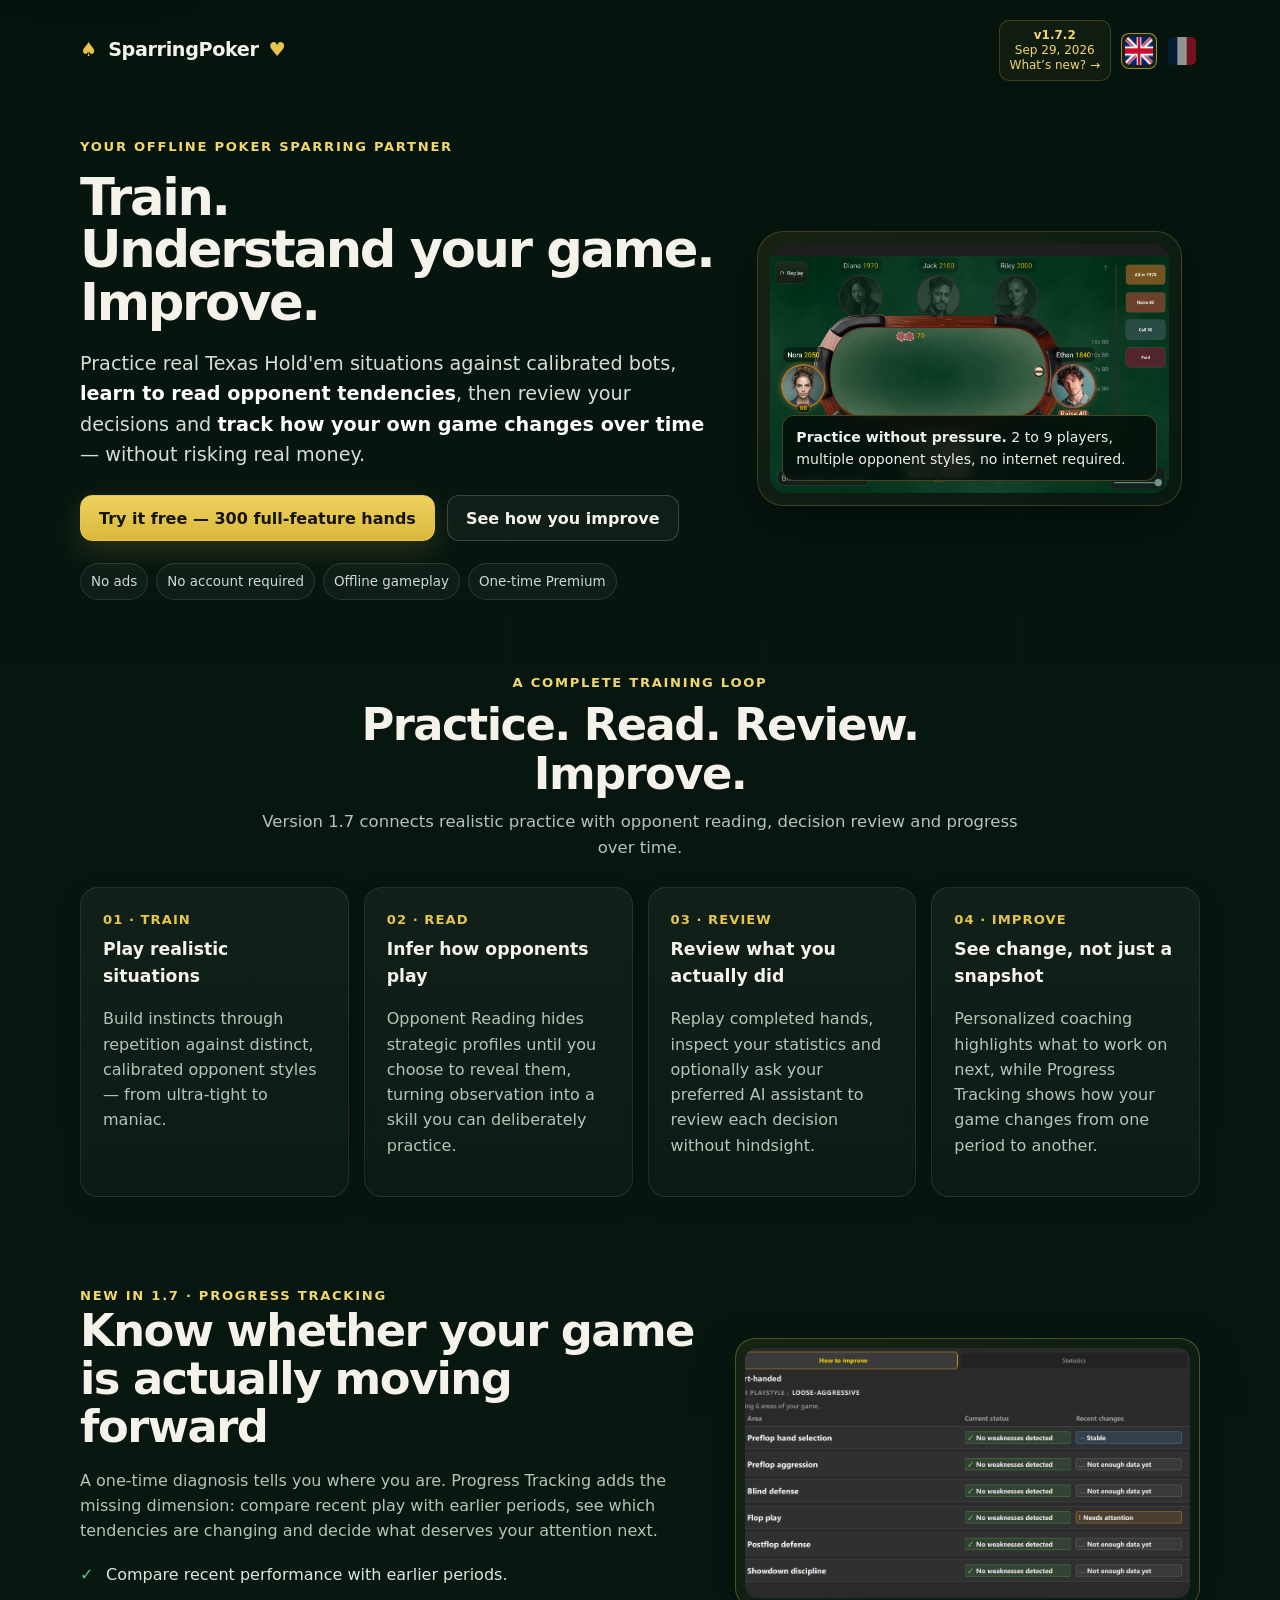
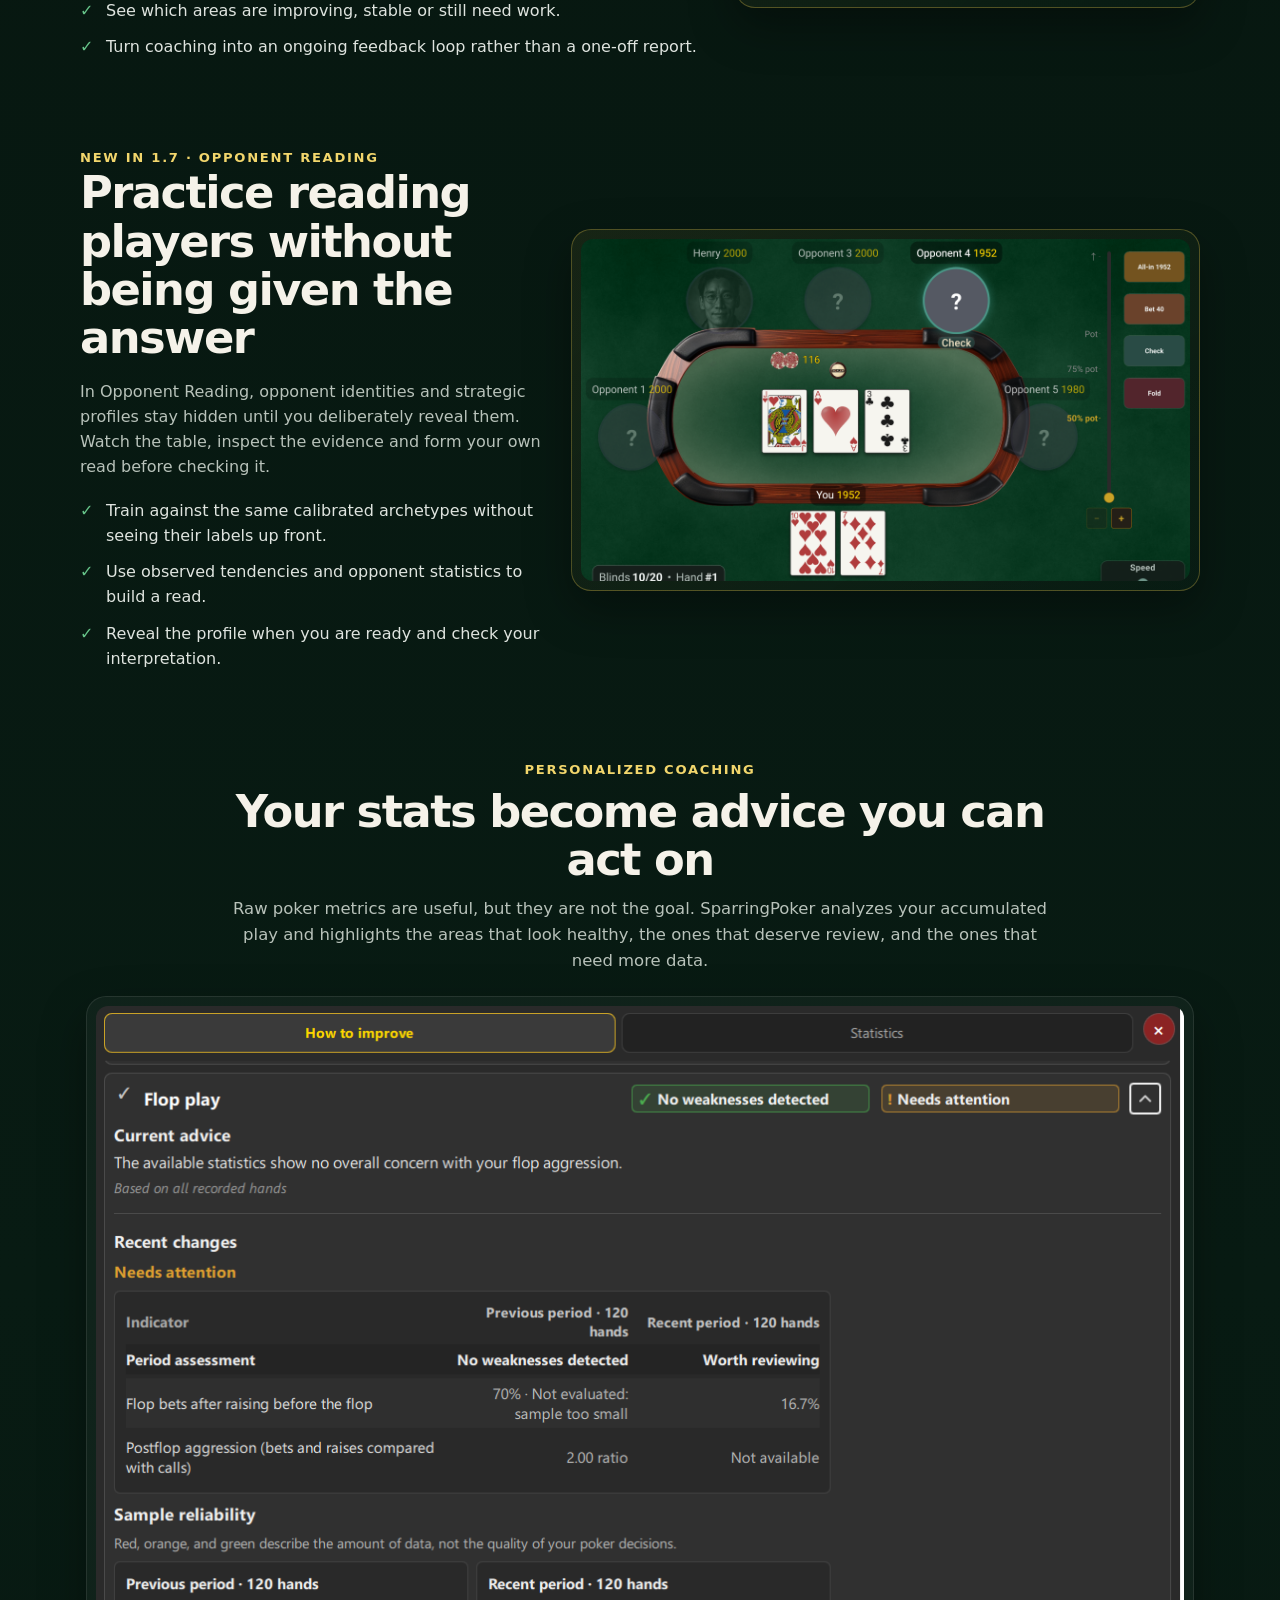
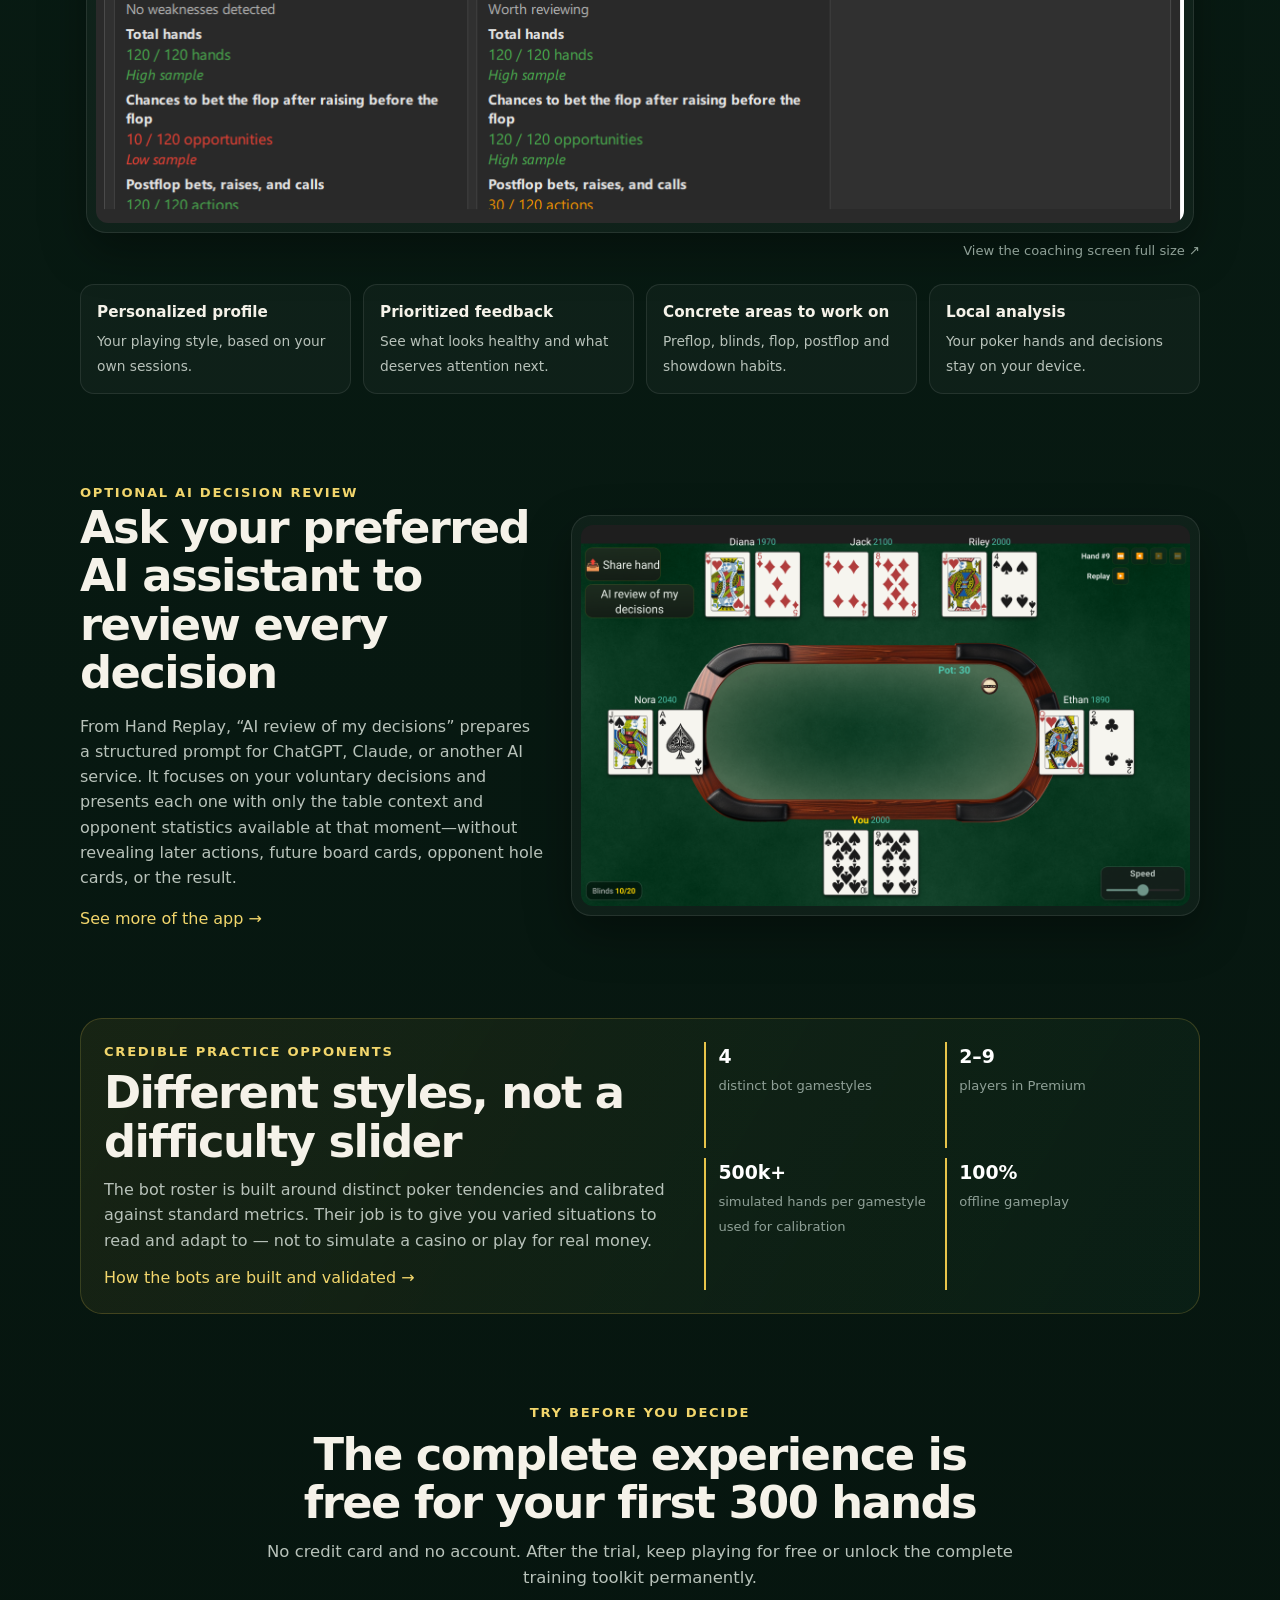
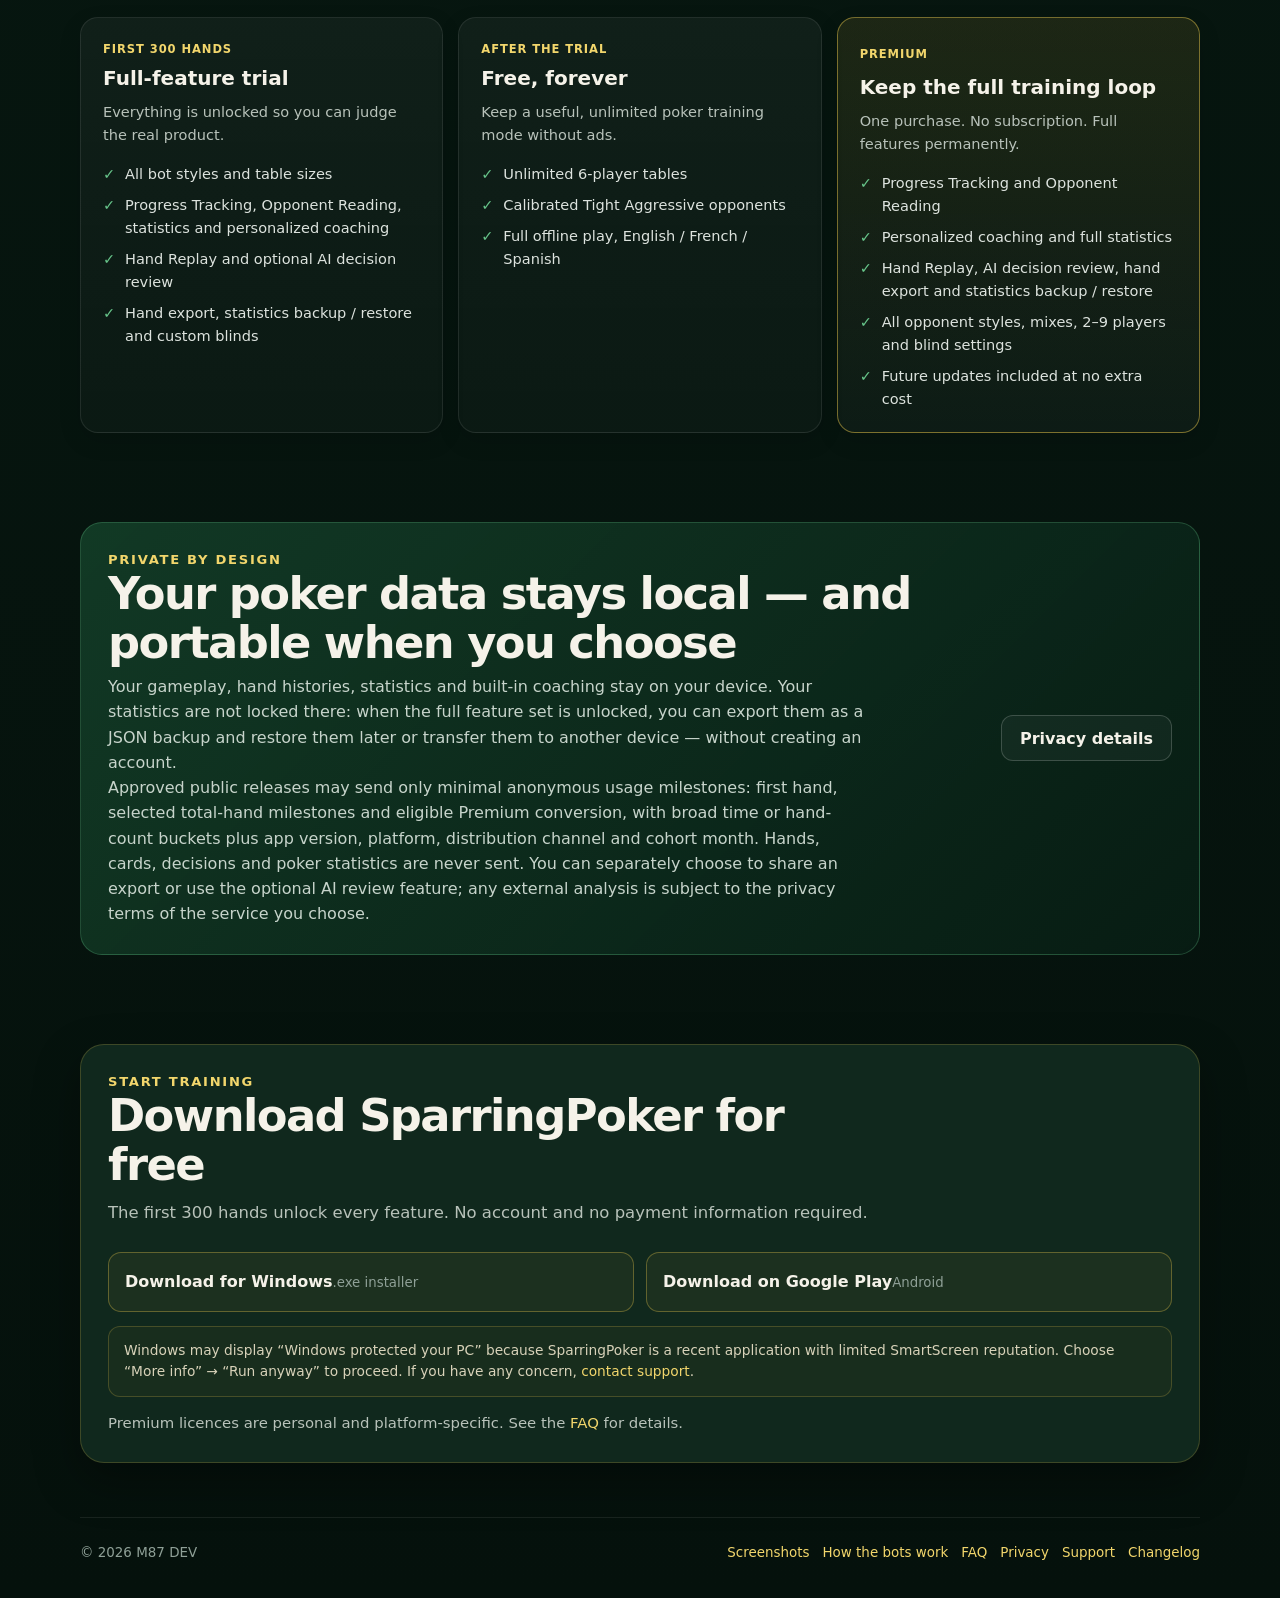
==== commit cc4a45d2: "modified privacy statements for telemetry" ====
--- a/index.html
+++ b/index.html
@@ -276,8 +276,8 @@
 <h2 data-lang="fr">Vos données de poker restent locales — et vous pouvez les emporter</h2>
 <p data-lang="en">Your gameplay, hand histories, statistics and built-in coaching stay on your device. Your statistics are not locked there: when the full feature set is unlocked, you can export them as a JSON backup and restore them later or transfer them to another device — without creating an account.</p>
 <p data-lang="fr">Vos parties, historiques de mains, statistiques et analyses intégrées restent sur votre appareil. Vos statistiques n'y sont pas prisonnières : lorsque toutes les fonctionnalités sont débloquées, vous pouvez les exporter dans une sauvegarde JSON, puis les restaurer plus tard ou les transférer vers un autre appareil — sans créer de compte.</p>
-<p data-lang="en">Nothing is shared with an external service unless you choose to share it yourself, for example through the optional AI review feature or by submitting an exported file to a compatible third-party tool. Any external analysis is then subject to the privacy terms of the service you choose.</p>
-<p data-lang="fr">Aucune donnée n'est partagée avec un service externe sauf si vous choisissez vous-même de la partager, par exemple via l'analyse IA facultative ou en transmettant un fichier exporté à un outil tiers compatible. Toute analyse externe est alors soumise aux conditions de confidentialité du service choisi.</p>
+<p data-lang="en">Approved public releases may send only minimal anonymous usage milestones: first hand, selected total-hand milestones and eligible Premium conversion, with broad time or hand-count buckets plus app version, platform, distribution channel and cohort month. Hands, cards, decisions and poker statistics are never sent. You can separately choose to share an export or use the optional AI review feature; any external analysis is subject to the privacy terms of the service you choose.</p>
+<p data-lang="fr">Certaines versions publiques approuvées peuvent envoyer uniquement des mesures d'usage anonymes et minimales : première main, seuils sélectionnés de nombre total de mains et conversion Premium éligible, avec des tranches larges de temps ou de nombre de mains ainsi que la version de l'application, la plateforme, le canal de distribution et le mois de cohorte. Les mains, cartes, décisions et statistiques de poker ne sont jamais envoyées. Vous pouvez séparément choisir de partager un export ou d'utiliser l'analyse IA facultative ; toute analyse externe est soumise aux conditions de confidentialité du service choisi.</p>
 </div>
 <a class="cta secondary" href="privacy.html"><span data-lang="en">Privacy details</span><span data-lang="fr">Détails sur la confidentialité</span></a>
 </div>
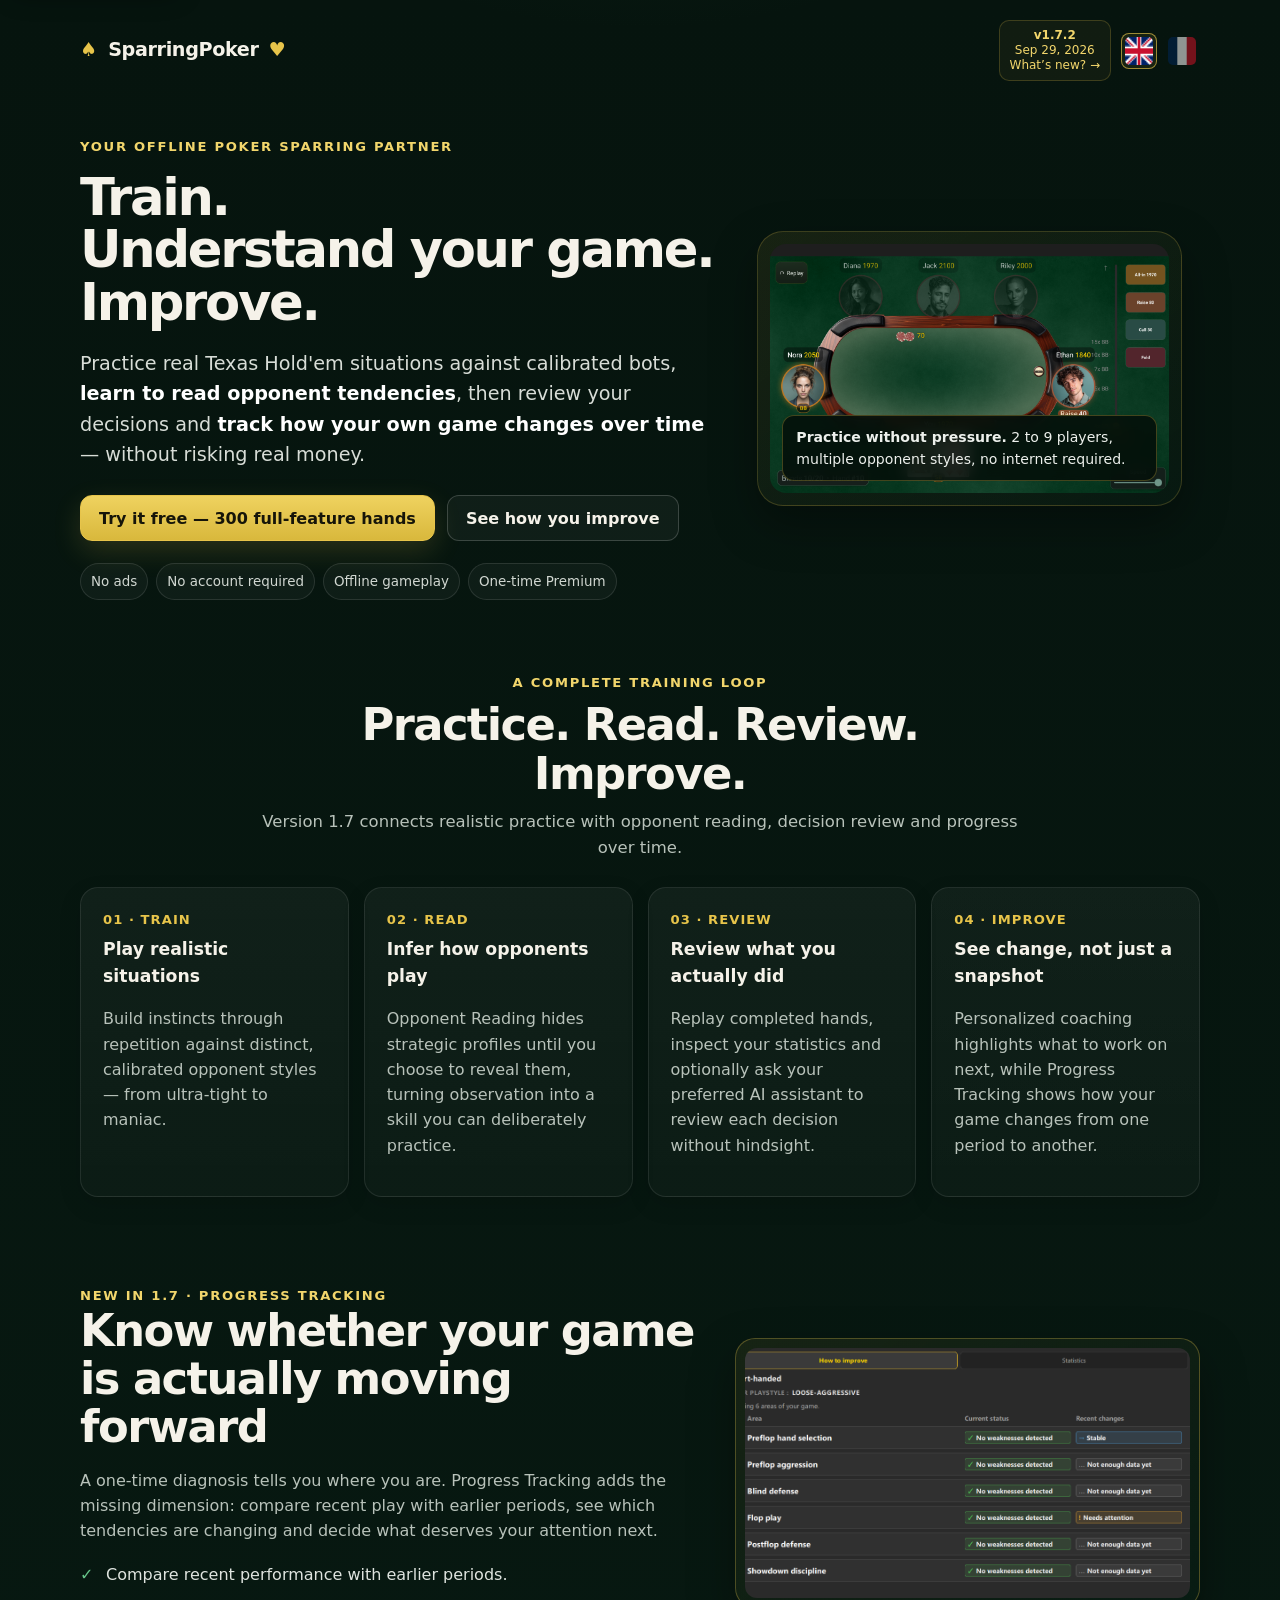
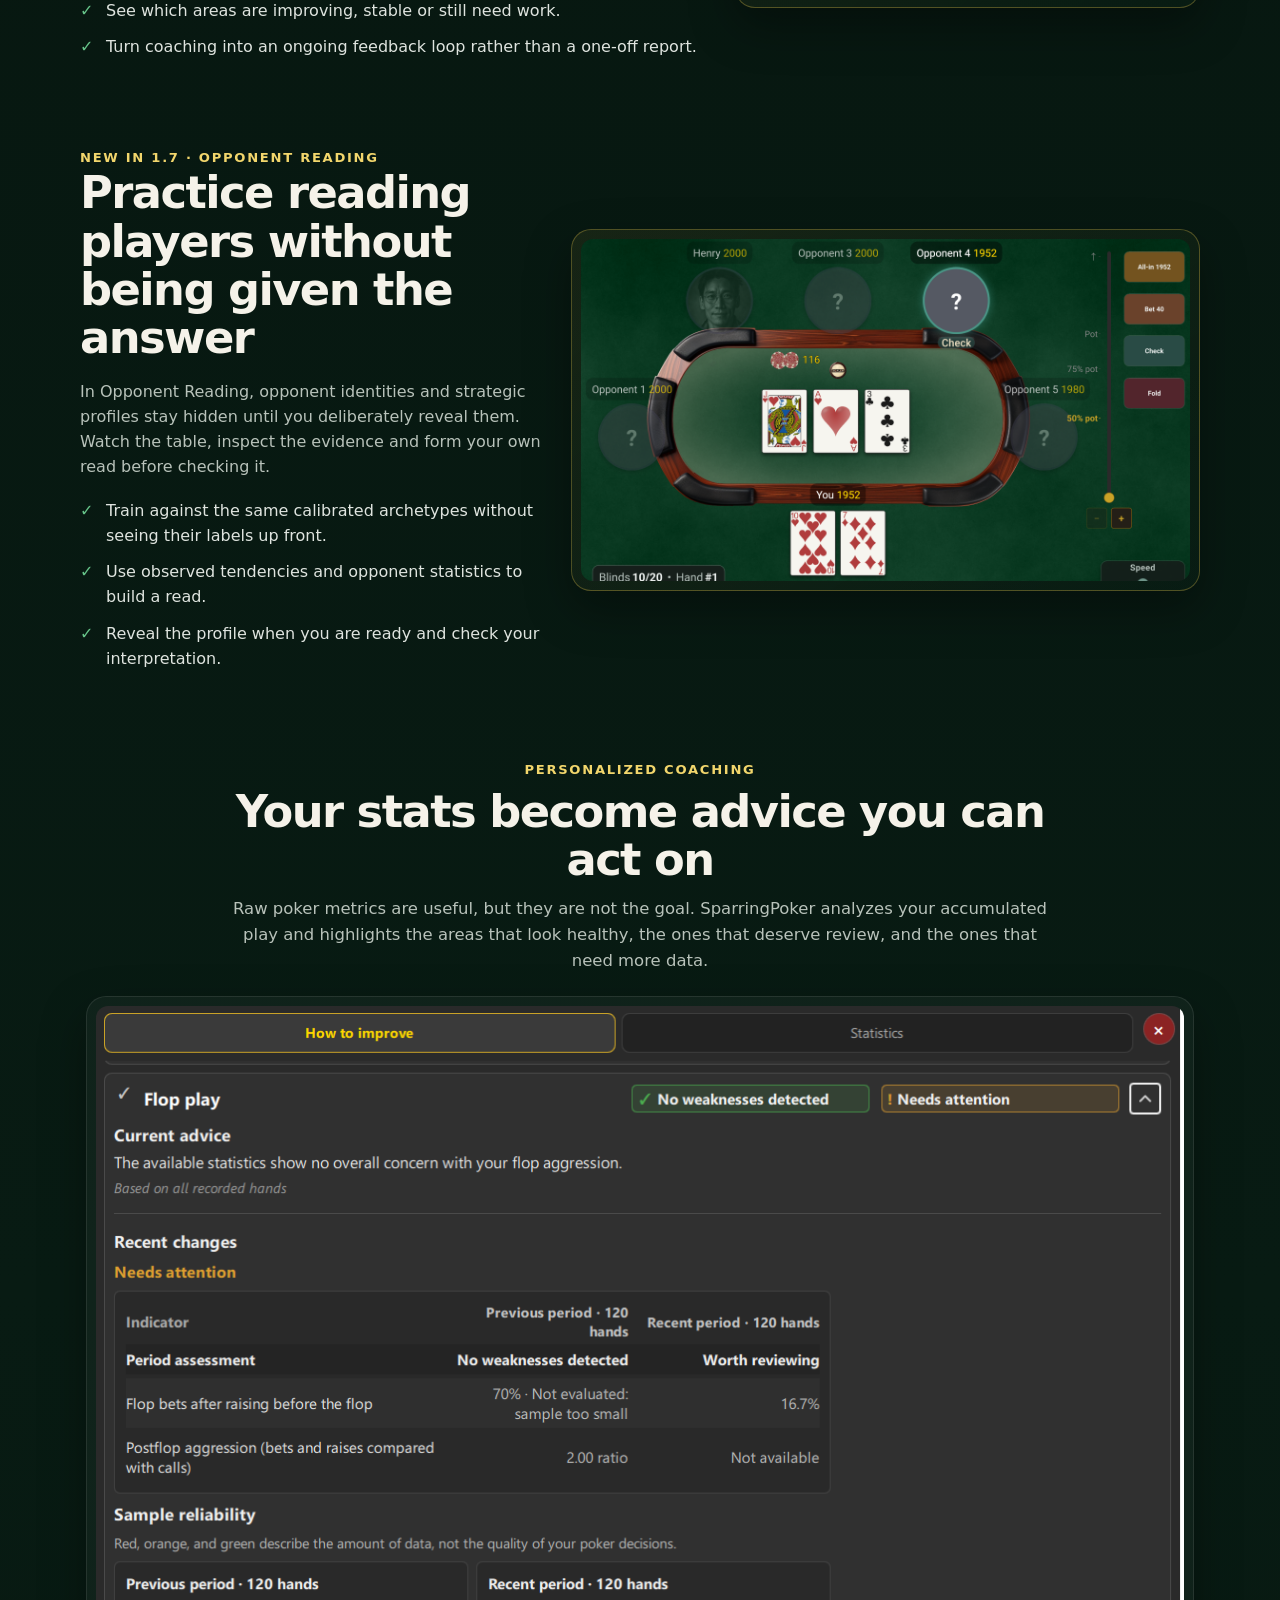
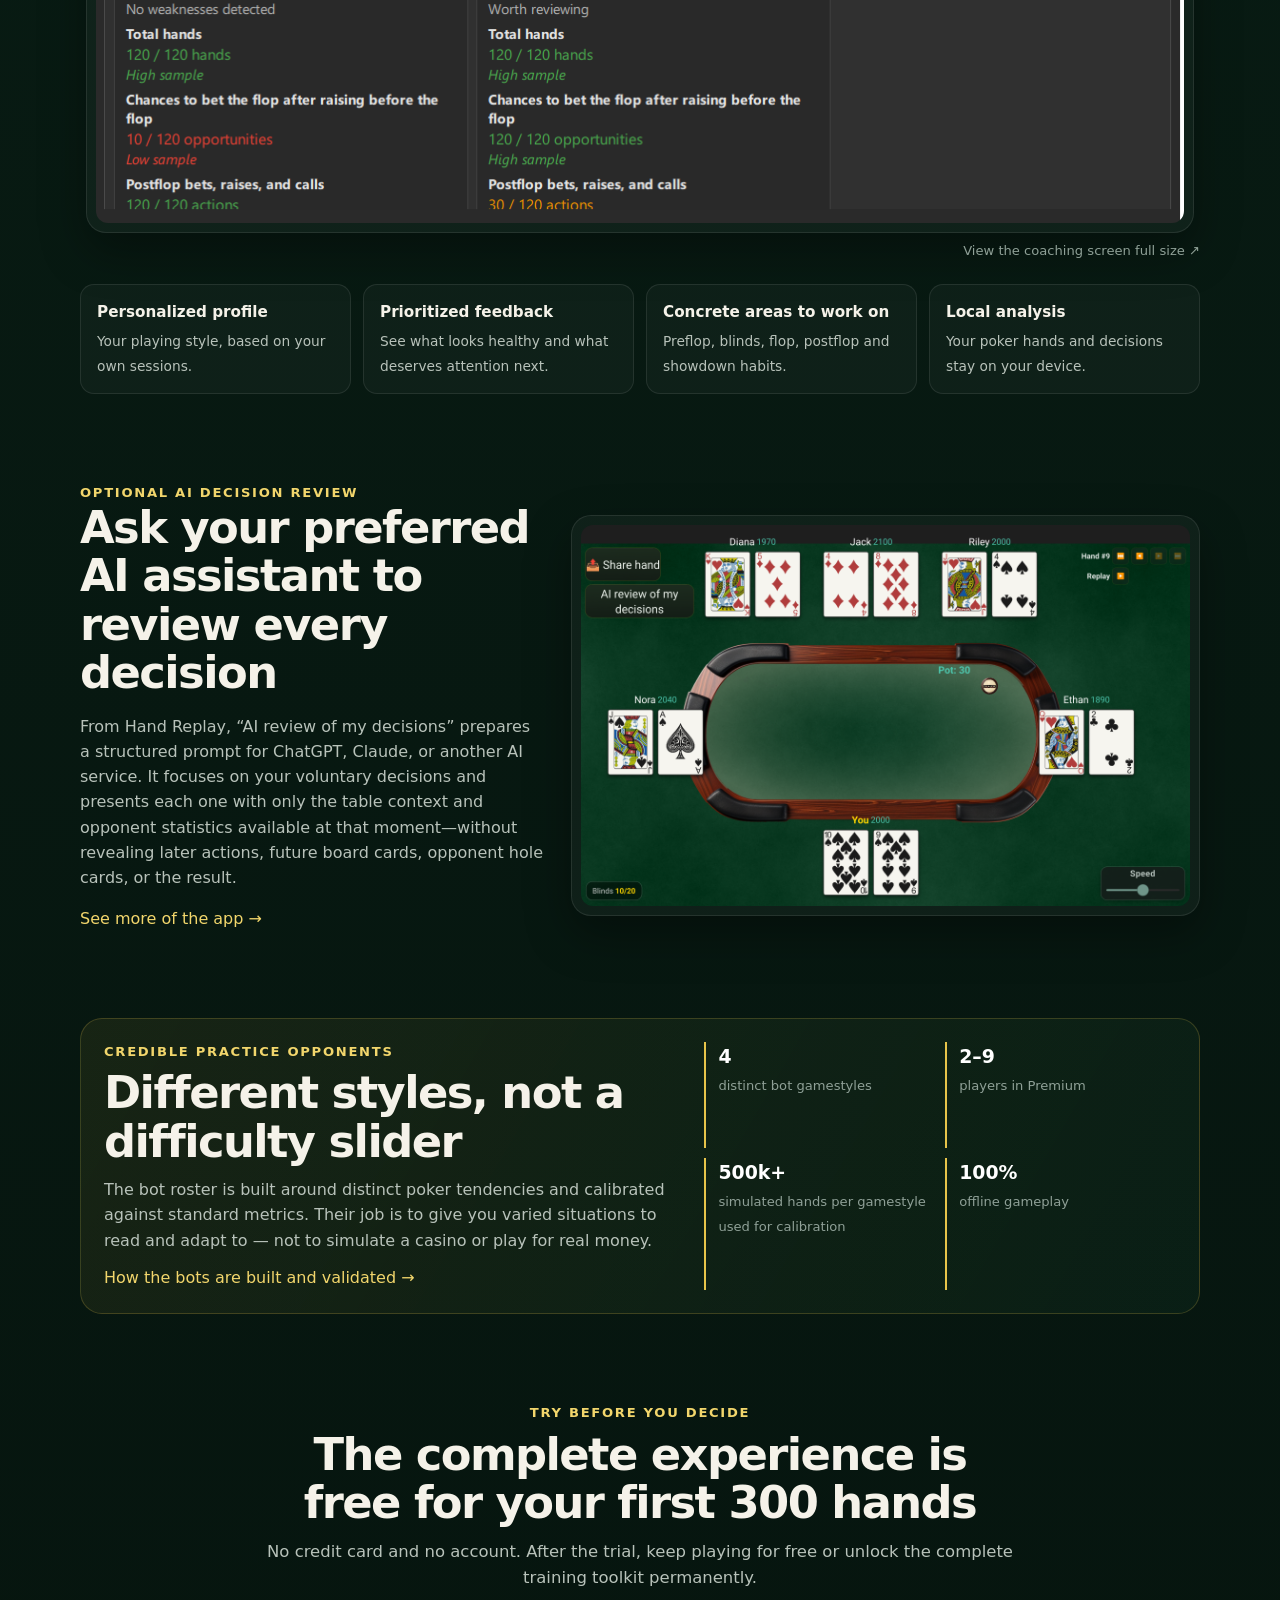
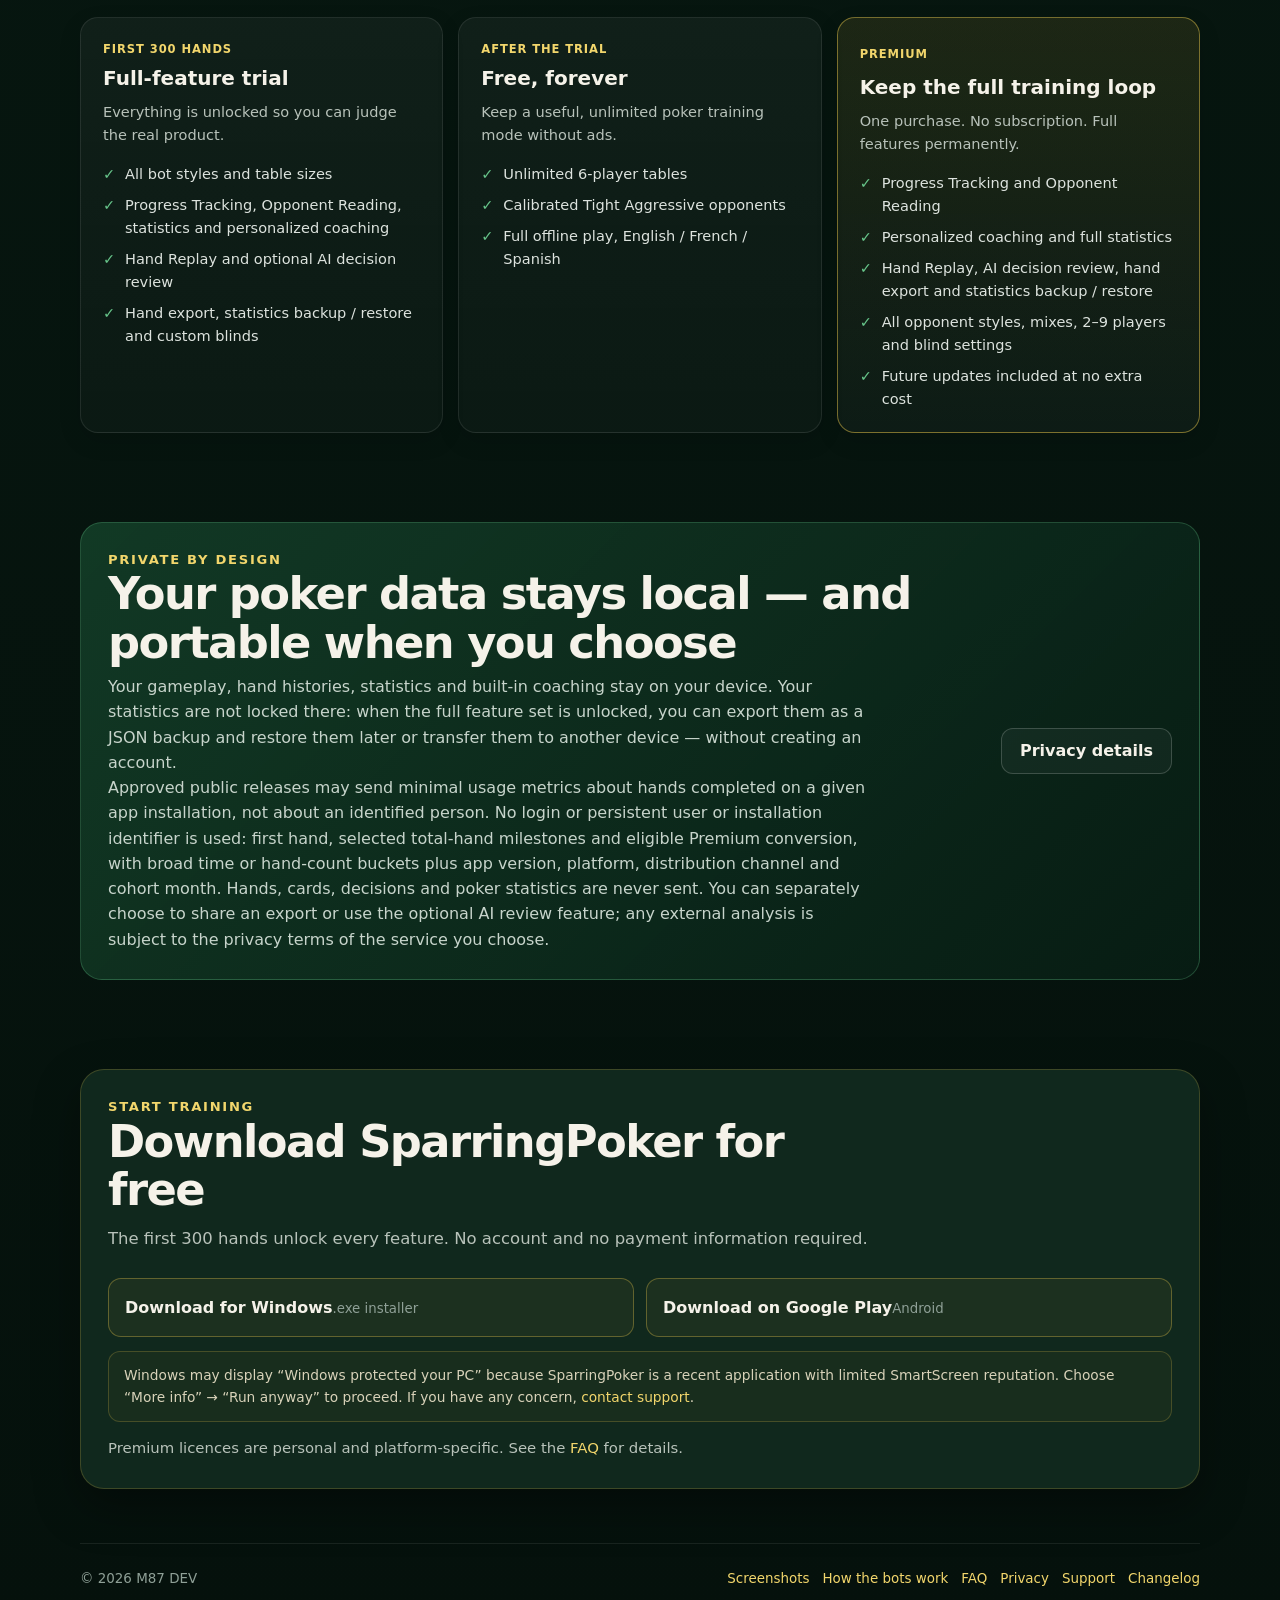
==== commit 48e2ed62: "modified privacy statements for telemetry" ====
--- a/index.html
+++ b/index.html
@@ -276,8 +276,8 @@
 <h2 data-lang="fr">Vos données de poker restent locales — et vous pouvez les emporter</h2>
 <p data-lang="en">Your gameplay, hand histories, statistics and built-in coaching stay on your device. Your statistics are not locked there: when the full feature set is unlocked, you can export them as a JSON backup and restore them later or transfer them to another device — without creating an account.</p>
 <p data-lang="fr">Vos parties, historiques de mains, statistiques et analyses intégrées restent sur votre appareil. Vos statistiques n'y sont pas prisonnières : lorsque toutes les fonctionnalités sont débloquées, vous pouvez les exporter dans une sauvegarde JSON, puis les restaurer plus tard ou les transférer vers un autre appareil — sans créer de compte.</p>
-<p data-lang="en">Approved public releases may send only minimal anonymous usage milestones: first hand, selected total-hand milestones and eligible Premium conversion, with broad time or hand-count buckets plus app version, platform, distribution channel and cohort month. Hands, cards, decisions and poker statistics are never sent. You can separately choose to share an export or use the optional AI review feature; any external analysis is subject to the privacy terms of the service you choose.</p>
-<p data-lang="fr">Certaines versions publiques approuvées peuvent envoyer uniquement des mesures d'usage anonymes et minimales : première main, seuils sélectionnés de nombre total de mains et conversion Premium éligible, avec des tranches larges de temps ou de nombre de mains ainsi que la version de l'application, la plateforme, le canal de distribution et le mois de cohorte. Les mains, cartes, décisions et statistiques de poker ne sont jamais envoyées. Vous pouvez séparément choisir de partager un export ou d'utiliser l'analyse IA facultative ; toute analyse externe est soumise aux conditions de confidentialité du service choisi.</p>
+<p data-lang="en">Approved public releases may send minimal usage metrics about hands completed on a given app installation, not about an identified person. No login or persistent user or installation identifier is used: first hand, selected total-hand milestones and eligible Premium conversion, with broad time or hand-count buckets plus app version, platform, distribution channel and cohort month. Hands, cards, decisions and poker statistics are never sent. You can separately choose to share an export or use the optional AI review feature; any external analysis is subject to the privacy terms of the service you choose.</p>
+<p data-lang="fr">Certaines versions publiques approuvées peuvent envoyer des mesures d’usage minimales relatives aux mains terminées sur une installation de l’application, et non à une personne identifiée. Aucun compte ni identifiant persistant d’utilisateur ou d’installation n’est utilisé : première main, seuils sélectionnés de nombre total de mains et conversion Premium éligible, avec des tranches larges de temps ou de nombre de mains ainsi que la version de l'application, la plateforme, le canal de distribution et le mois de cohorte. Les mains, cartes, décisions et statistiques de poker ne sont jamais envoyées. Vous pouvez séparément choisir de partager un export ou d'utiliser l'analyse IA facultative ; toute analyse externe est soumise aux conditions de confidentialité du service choisi.</p>
 </div>
 <a class="cta secondary" href="privacy.html"><span data-lang="en">Privacy details</span><span data-lang="fr">Détails sur la confidentialité</span></a>
 </div>
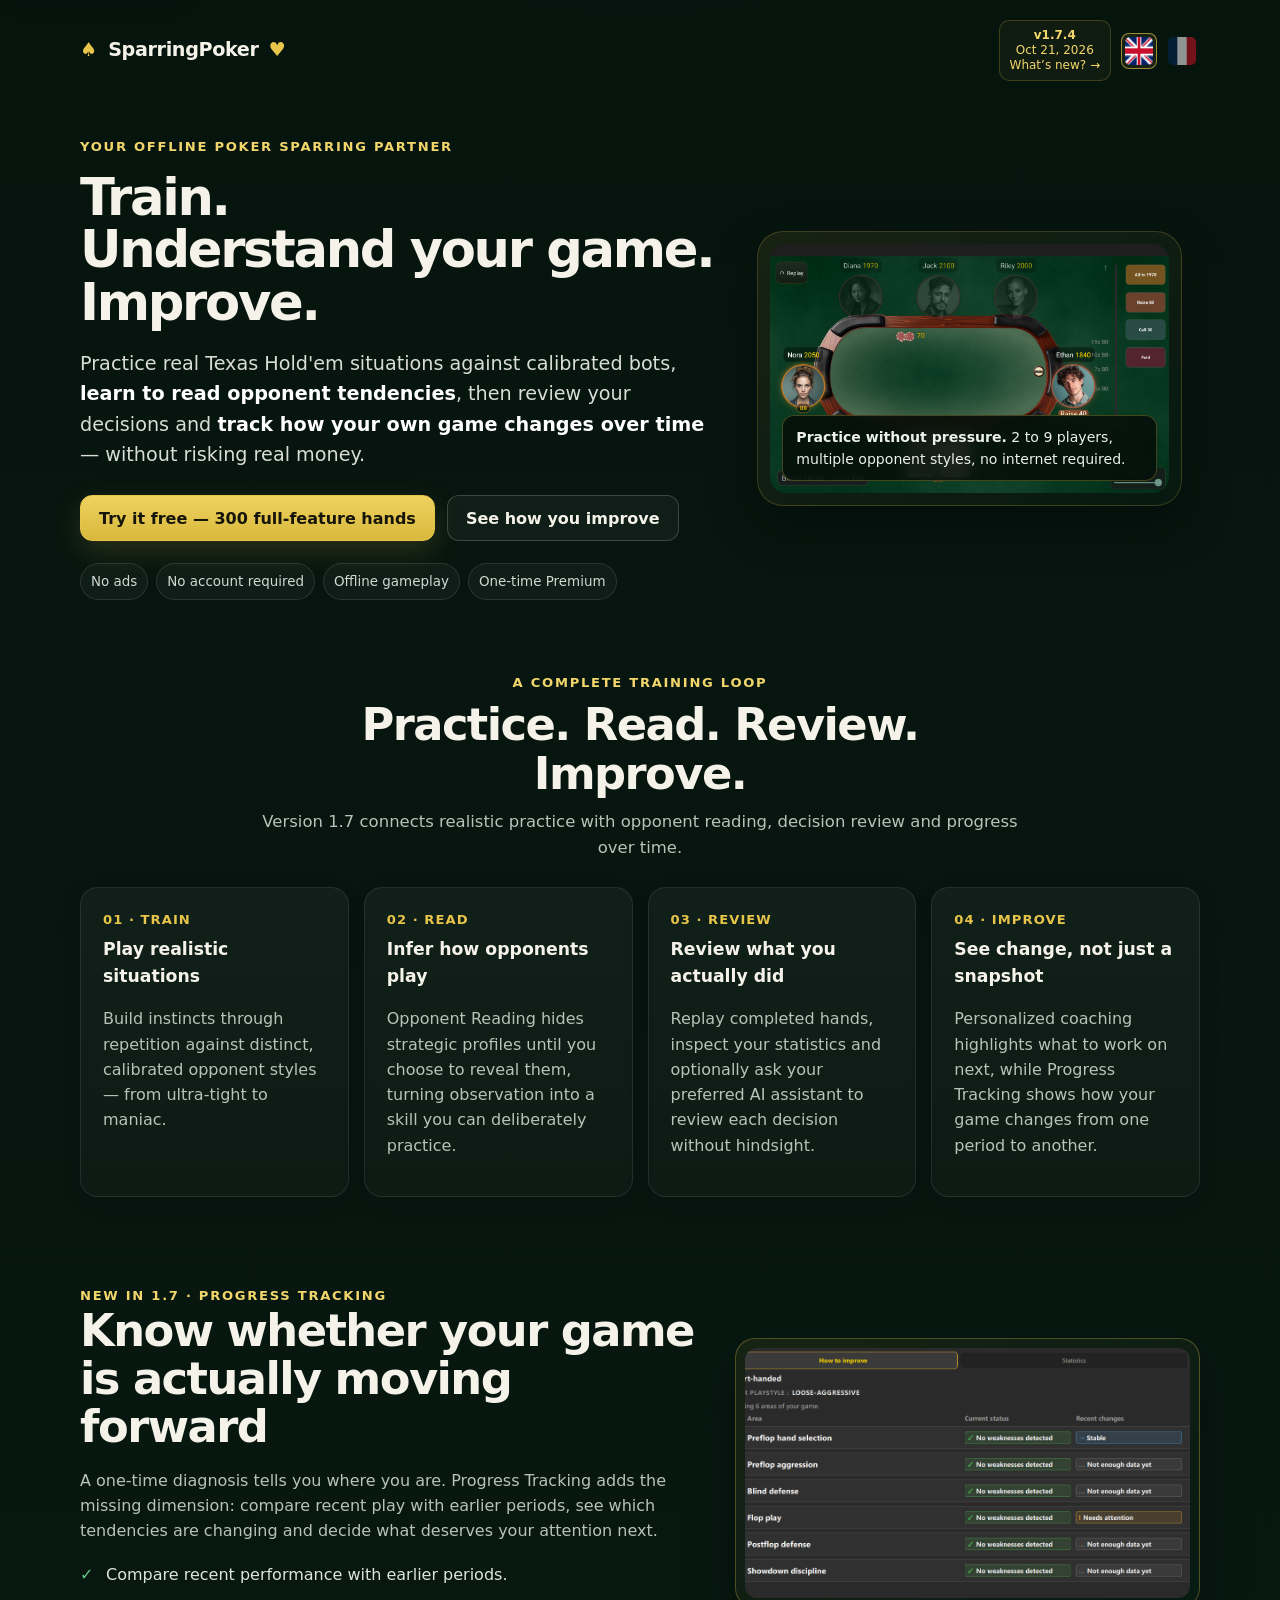
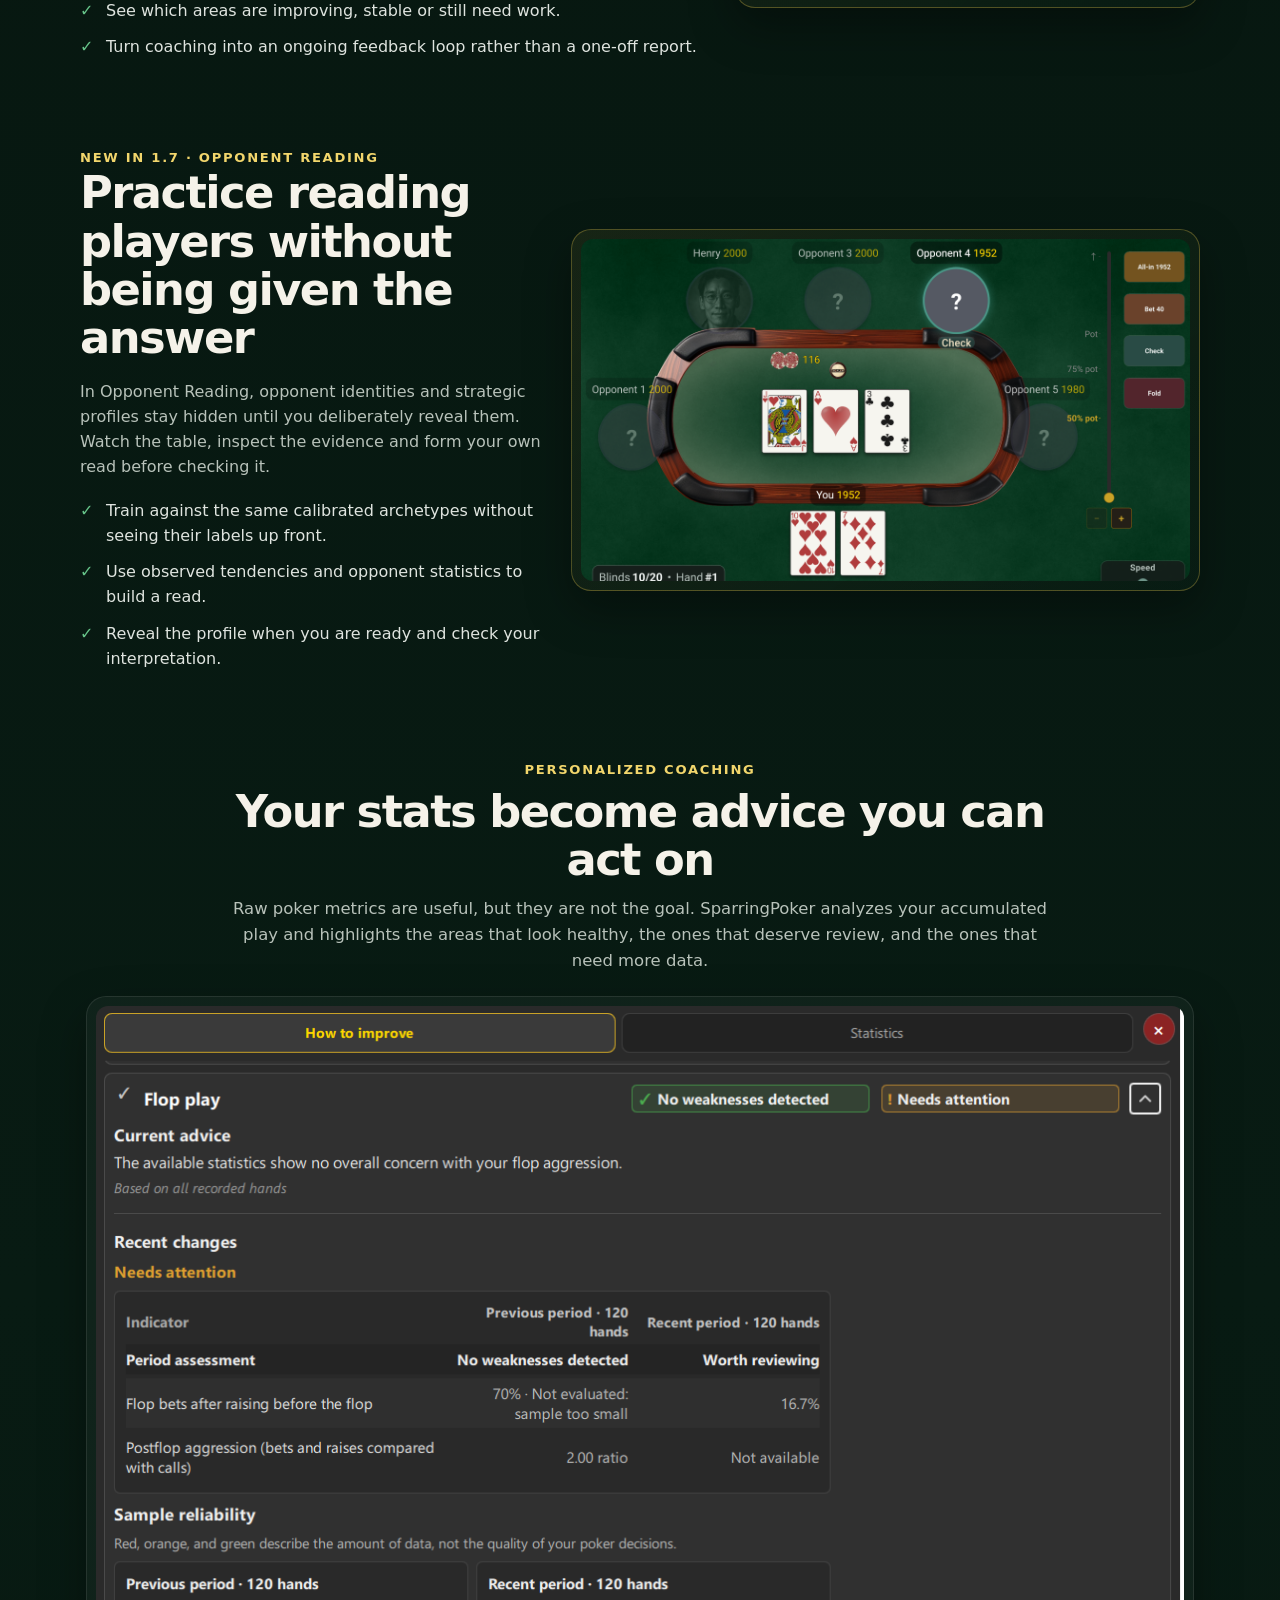
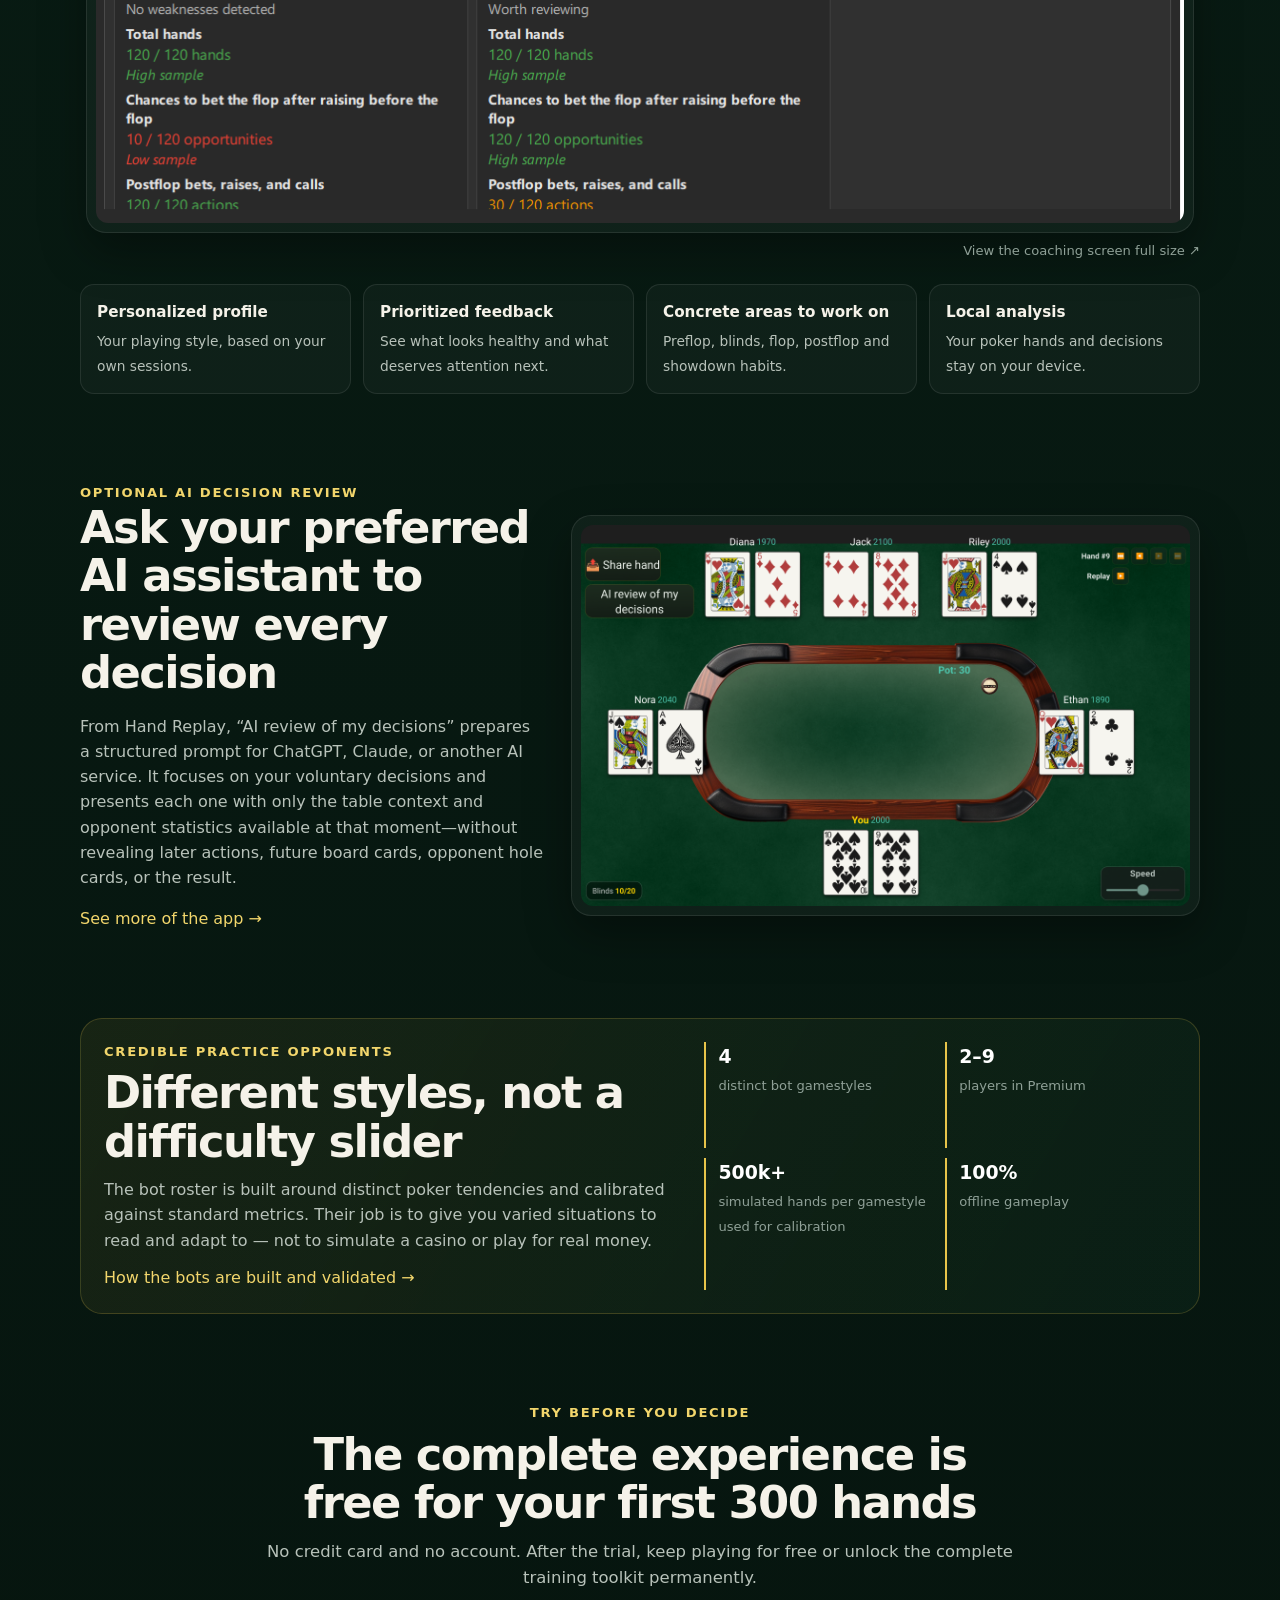
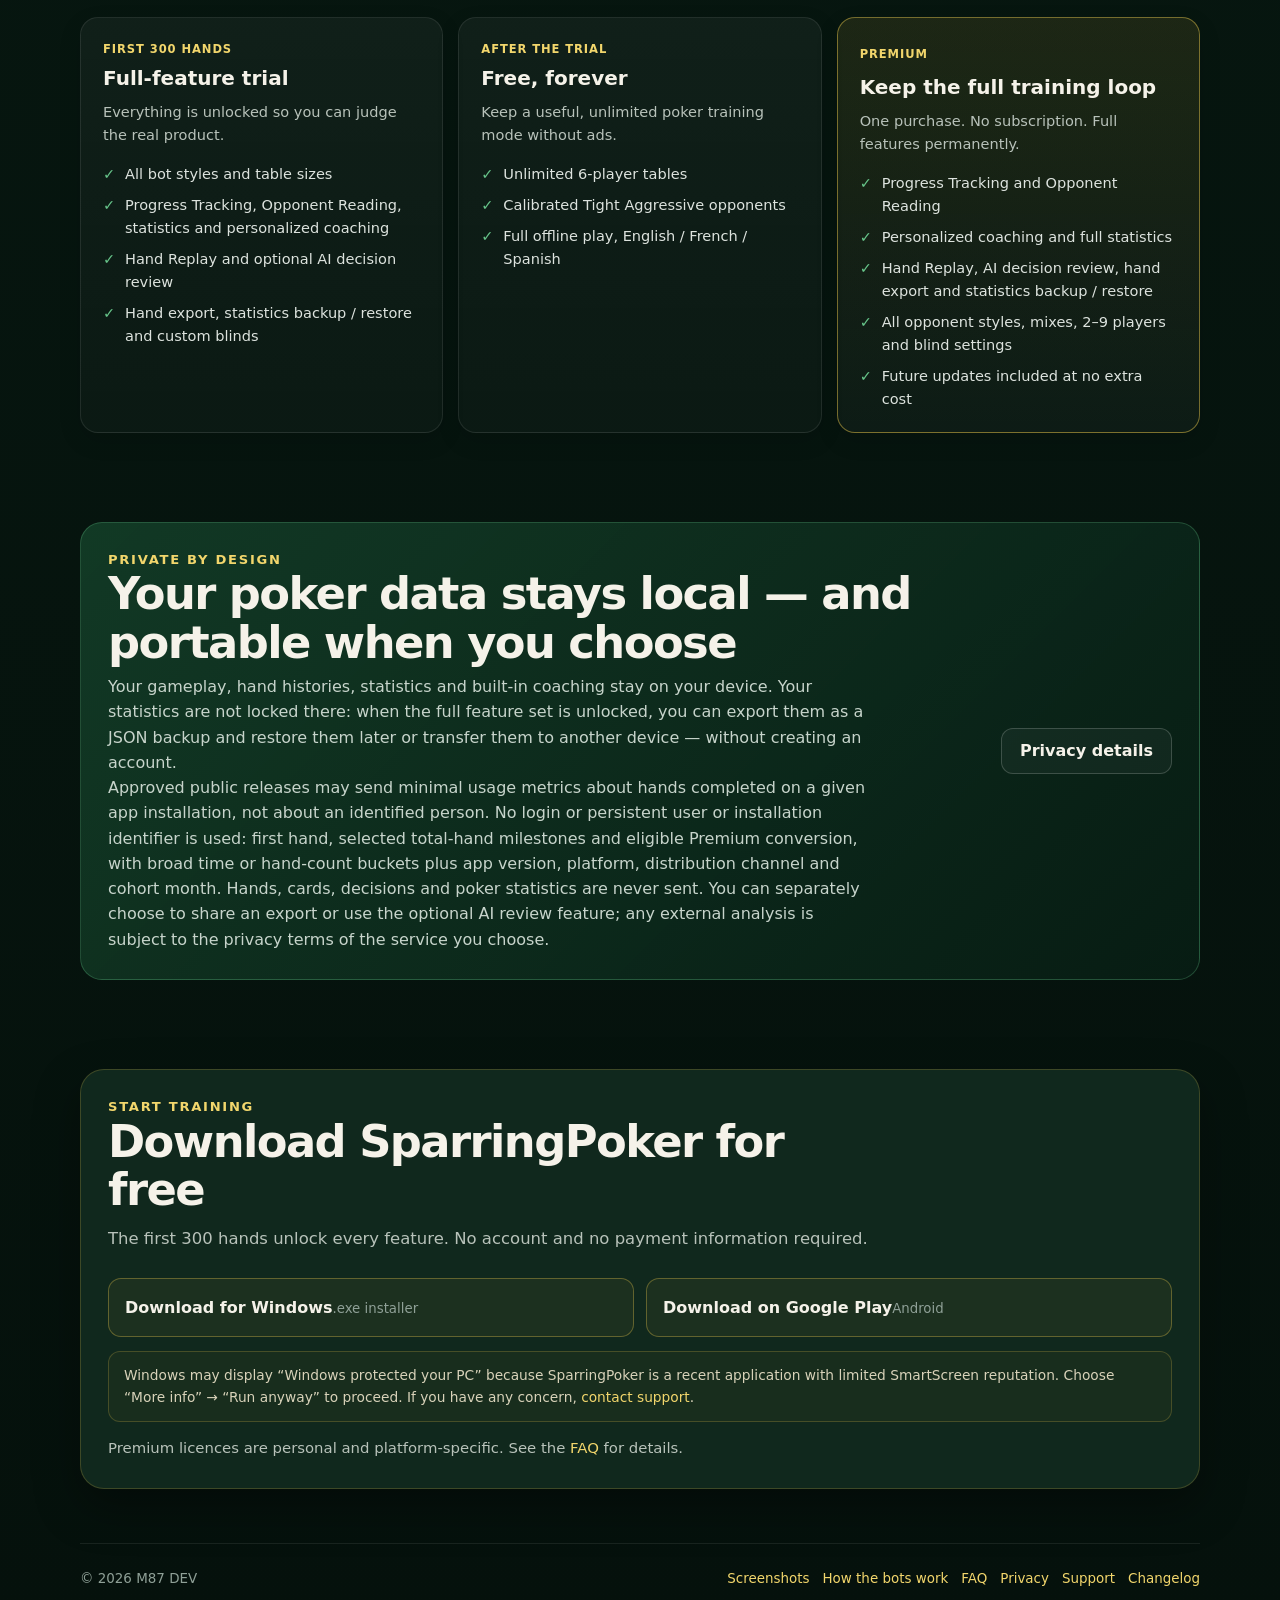
==== commit 9222aba6: "publish 1.7.4" ====
--- a/index.html
+++ b/index.html
@@ -294,8 +294,8 @@
 </div>
 <div id="windows-download-section">
 <div class="download-grid">
-<a class="download-btn windows-only" data-lang="en" href="https://github.com/Marcennaji/SparringPoker-downloads/releases/download/v1.7.2/SparringPoker-1.7.2-windows-installer.exe">Download for Windows<small>.exe installer</small></a>
-<a class="download-btn windows-only" data-lang="fr" href="https://github.com/Marcennaji/SparringPoker-downloads/releases/download/v1.7.2/SparringPoker-1.7.2-windows-installer.exe">Télécharger pour Windows<small>installateur .exe</small></a>
+<a class="download-btn windows-only" data-lang="en" href="https://github.com/Marcennaji/SparringPoker-downloads/releases/download/v1.7.4/SparringPoker-1.7.4-windows-installer.exe">Download for Windows<small>.exe installer</small></a>
+<a class="download-btn windows-only" data-lang="fr" href="https://github.com/Marcennaji/SparringPoker-downloads/releases/download/v1.7.4/SparringPoker-1.7.4-windows-installer.exe">Télécharger pour Windows<small>installateur .exe</small></a>
 <a class="download-btn mobile-store-emphasis" data-lang="en" href="https://play.google.com/store/apps/details?id=com.m87dev.sparringpoker" rel="noopener noreferrer" target="_blank">Download on Google Play<small>Android</small></a>
 <a class="download-btn mobile-store-emphasis" data-lang="fr" href="https://play.google.com/store/apps/details?id=com.m87dev.sparringpoker" rel="noopener noreferrer" target="_blank">Télécharger sur Google Play<small>Android</small></a>
 </div>
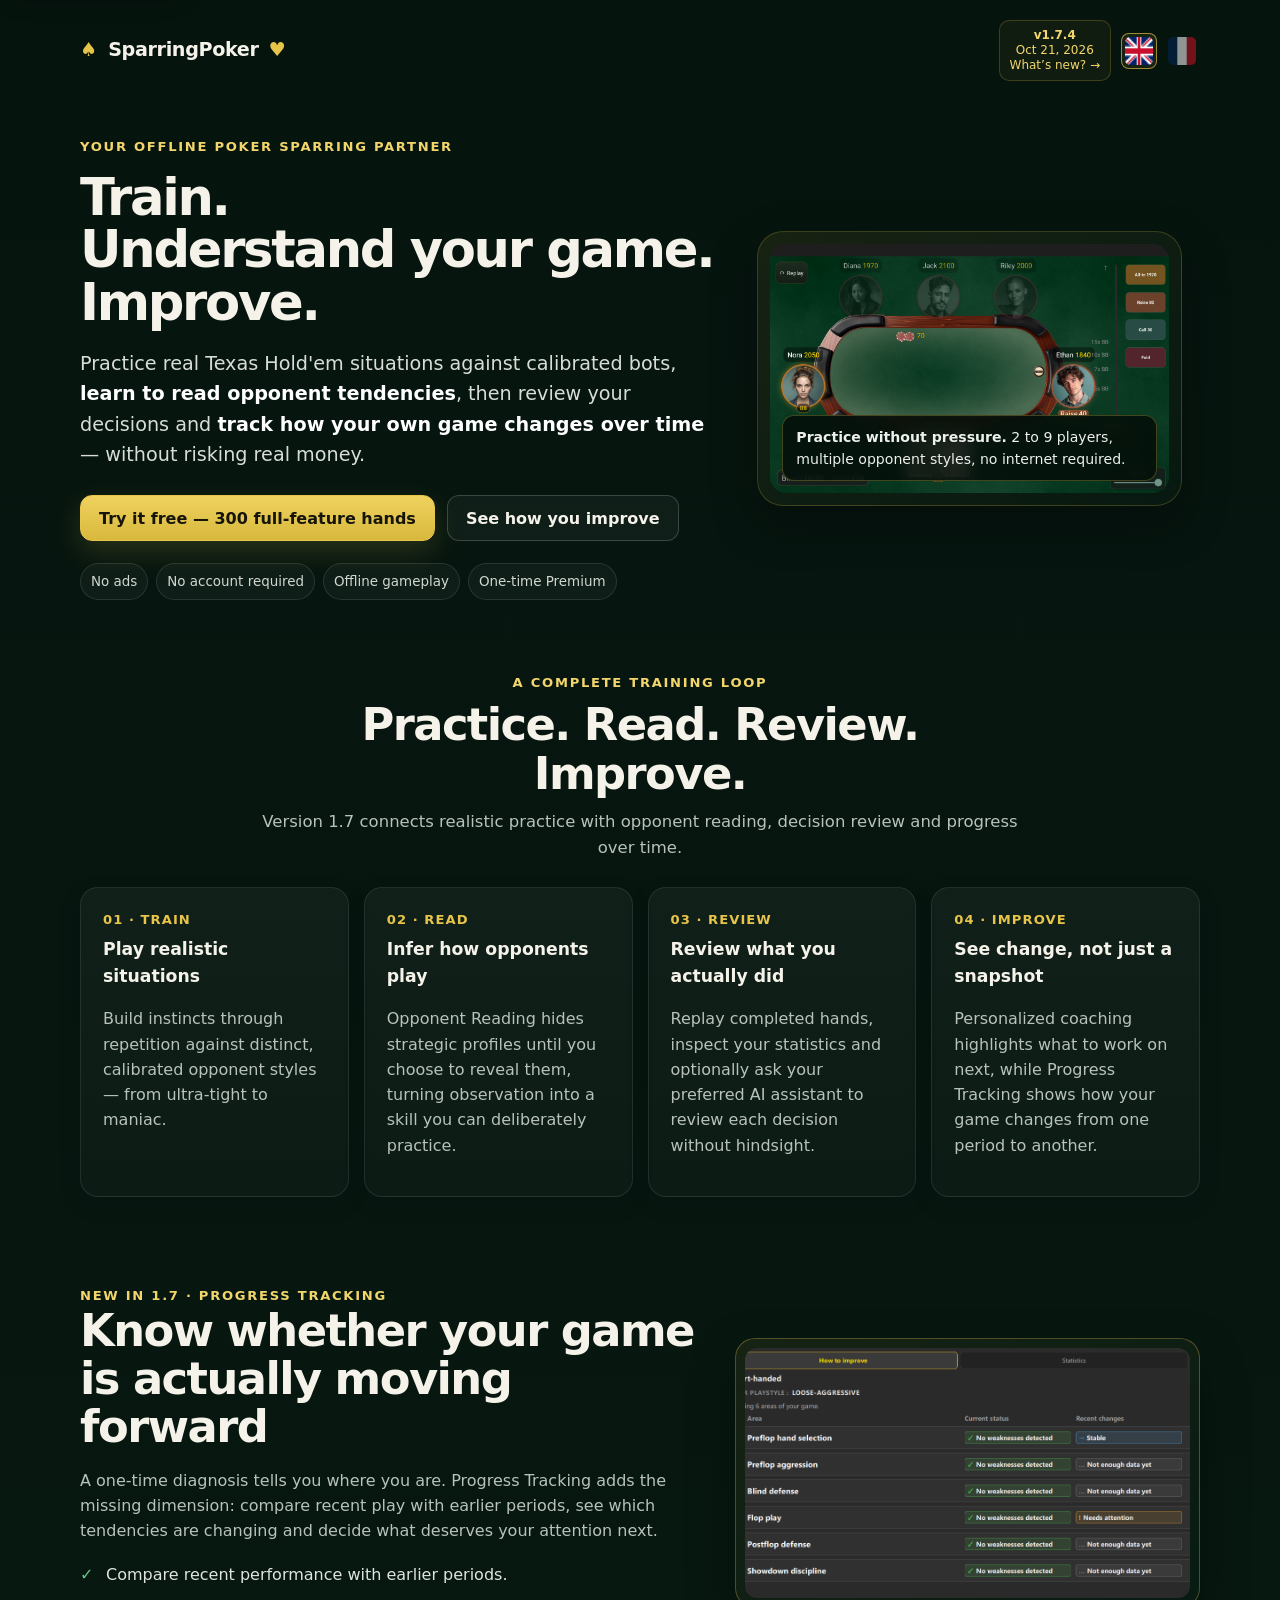
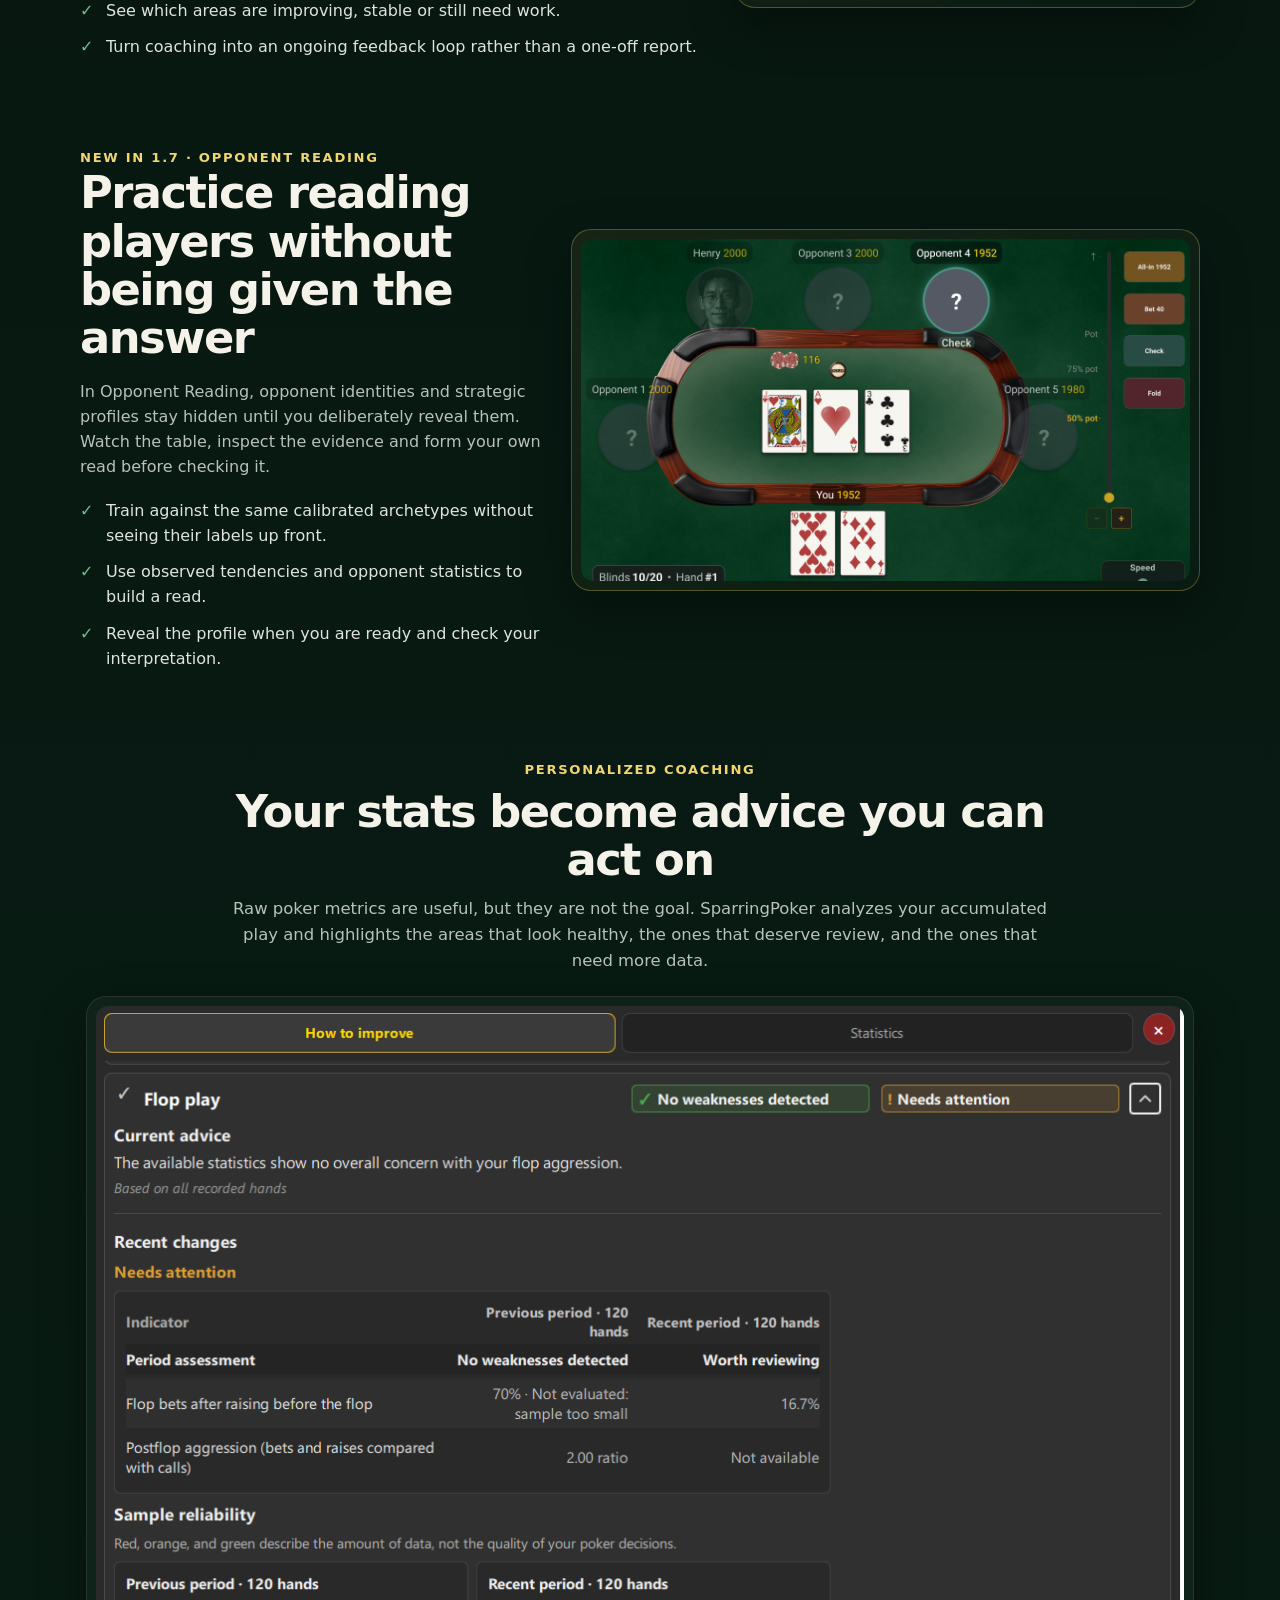
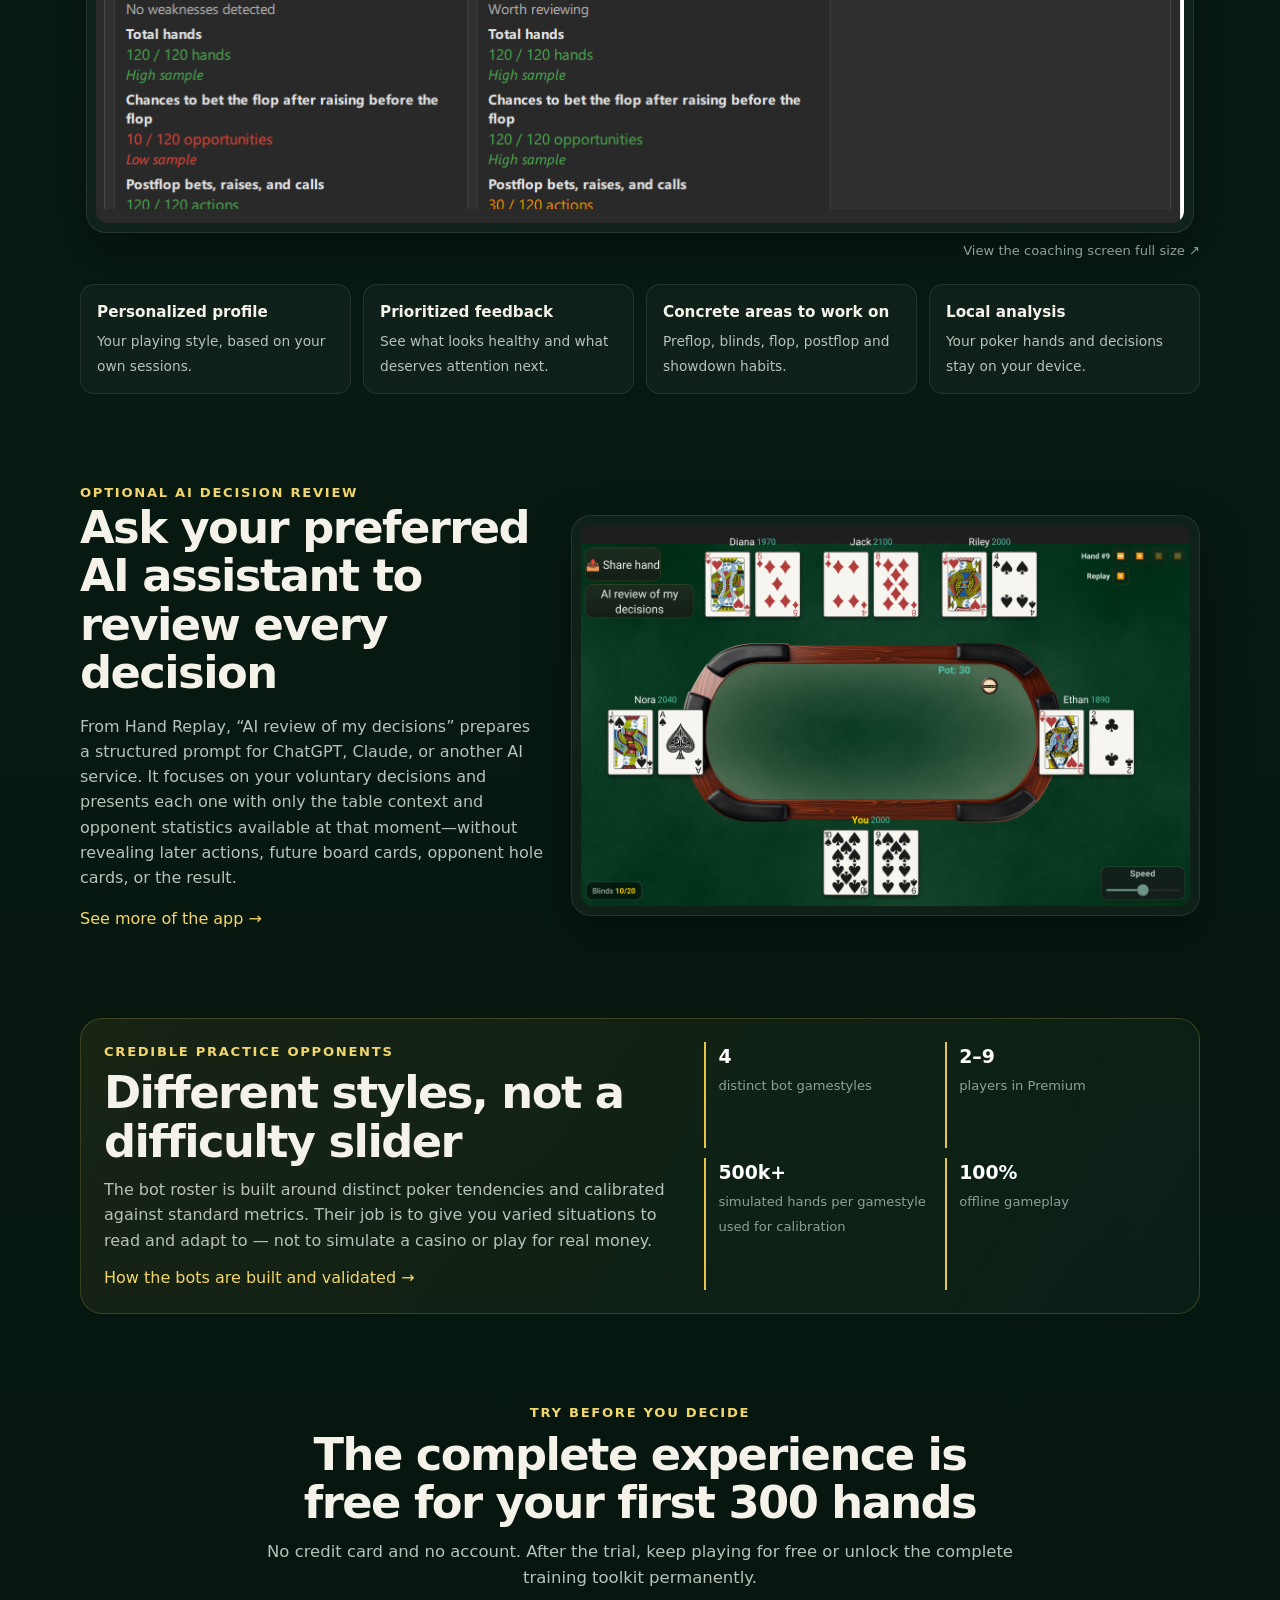
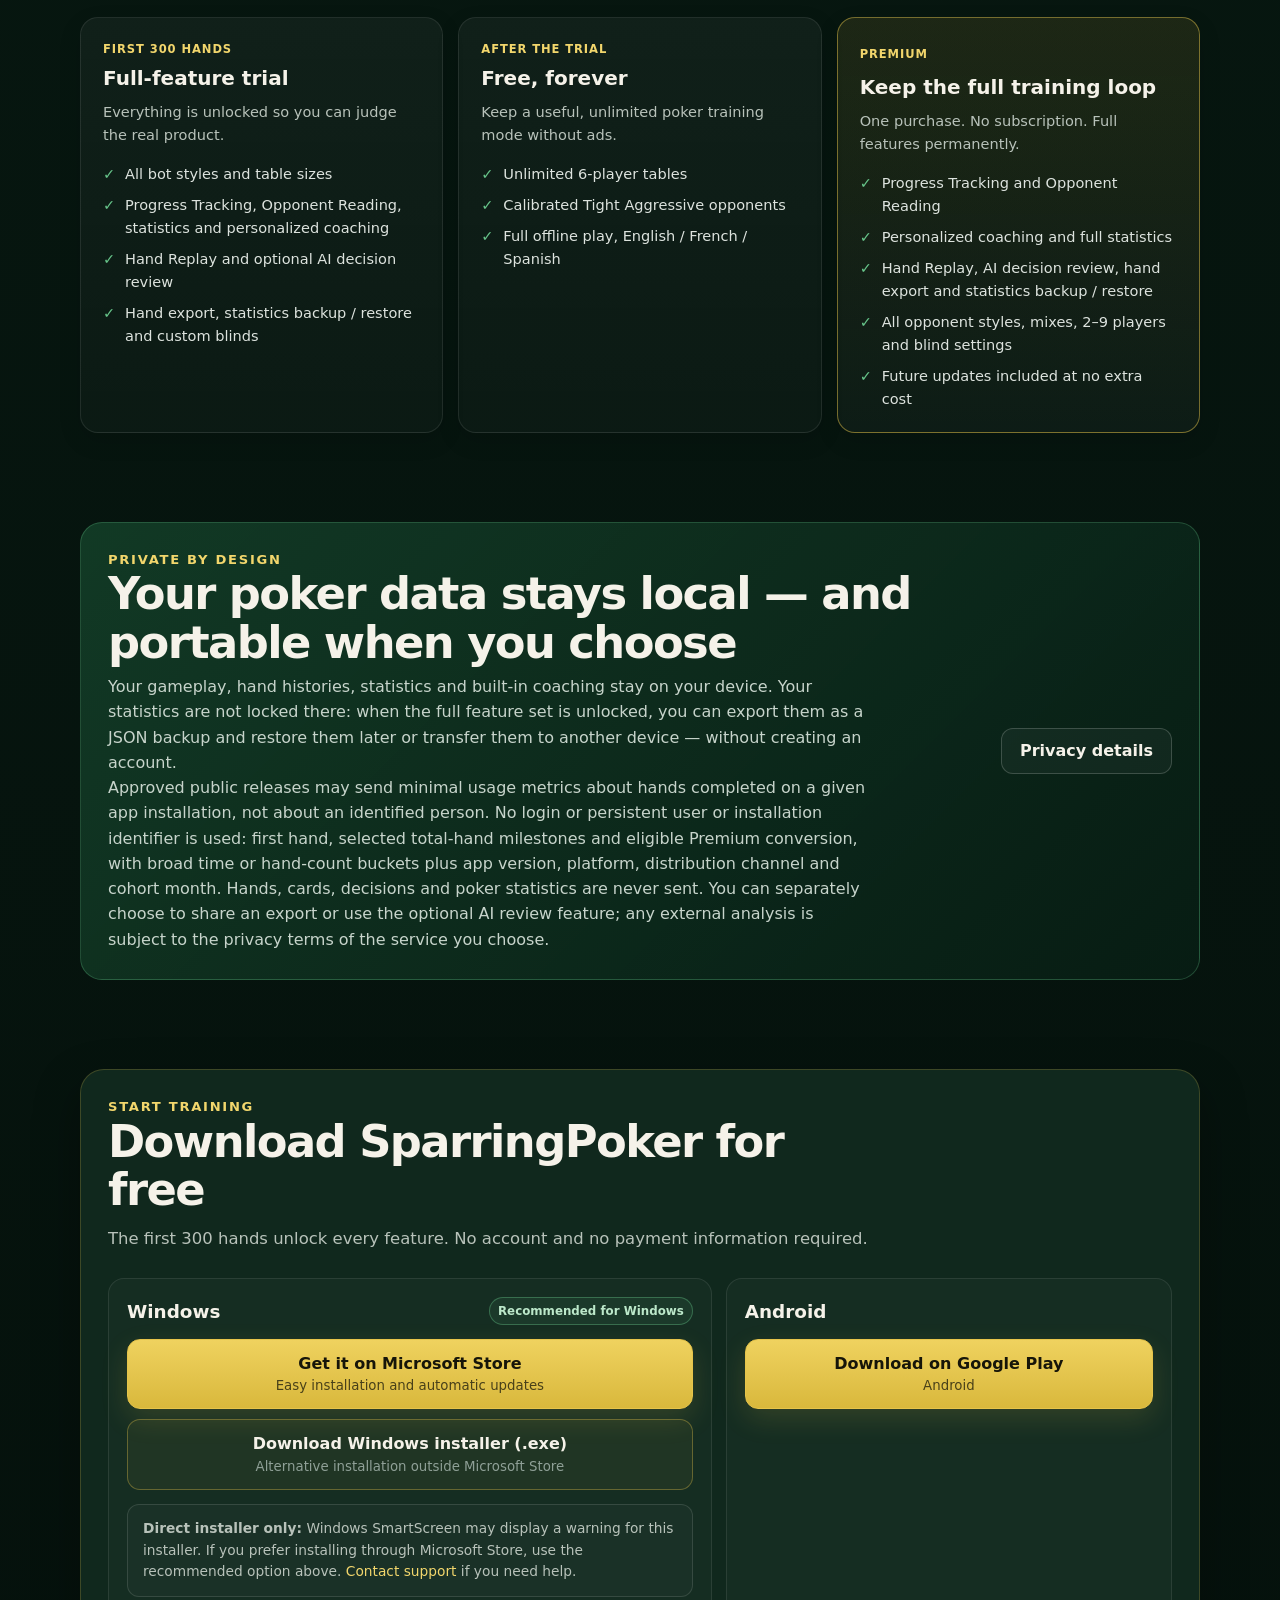
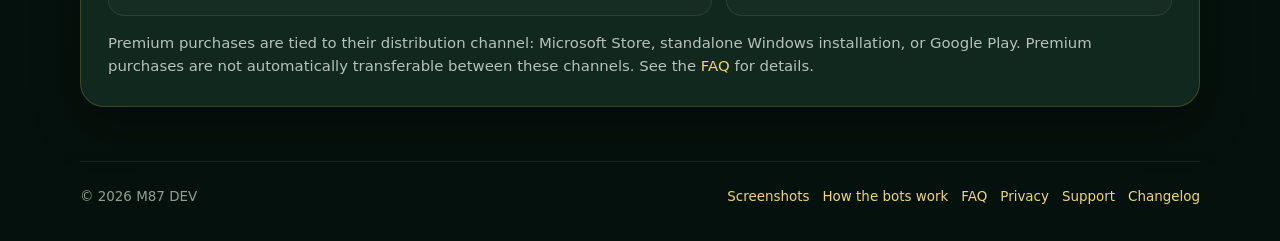
==== commit 14b999f0: "Make Microsoft Store the primary Windows download channel" ====
--- a/index.html
+++ b/index.html
@@ -24,9 +24,9 @@
 <meta content="SparringPoker — Train. Read. Improve." name="twitter:title"/>
 <meta content="Offline Texas Hold'em training with calibrated bots, Opponent Reading, hand review, personalized coaching and Progress Tracking." name="twitter:description"/>
 <meta content="https://sparringpoker.com/assets/images/social-preview.jpg" name="twitter:image"/>
-<link href="assets/site.css?v=20260920" rel="stylesheet">
+<link href="assets/site.css?v=20261021" rel="stylesheet">
 <link href="assets/mobile.css?v=20260920" media="(max-width: 620px)" rel="stylesheet">
-<script type="application/ld+json">{"@context":"https://schema.org","@type":"SoftwareApplication","name":"SparringPoker","applicationCategory":"EducationalApplication","operatingSystem":"Android, Windows","url":"https://sparringpoker.com/","description":"Offline Texas Hold'em training against calibrated bots with Opponent Reading, hand replay, personalized coaching and Progress Tracking.","author":{"@type":"Organization","name":"M87 DEV"},"downloadUrl":["https://play.google.com/store/apps/details?id=com.m87dev.sparringpoker","https://github.com/Marcennaji/SparringPoker-downloads/releases"]}</script>
+<script type="application/ld+json">{"@context":"https://schema.org","@type":"SoftwareApplication","name":"SparringPoker","applicationCategory":"EducationalApplication","operatingSystem":"Android, Windows","url":"https://sparringpoker.com/","description":"Offline Texas Hold'em training against calibrated bots with Opponent Reading, hand replay, personalized coaching and Progress Tracking.","author":{"@type":"Organization","name":"M87 DEV"},"downloadUrl":["https://apps.microsoft.com/detail/9PJ4DC13W0JP","https://play.google.com/store/apps/details?id=com.m87dev.sparringpoker","https://github.com/Marcennaji/SparringPoker-downloads/releases/download/v1.7.4/SparringPoker-1.7.4-windows-installer.exe"]}</script>
 </head>
 <body data-base=""><a class="skip-link" href="#main-content">Skip to content</a>
 <div class="shell">
@@ -293,24 +293,39 @@
 <p data-lang="fr">Les 300 premières mains débloquent toutes les fonctionnalités. Aucun compte ni moyen de paiement requis.</p>
 </div>
 <div id="windows-download-section">
-<div class="download-grid">
-<a class="download-btn windows-only" data-lang="en" href="https://github.com/Marcennaji/SparringPoker-downloads/releases/download/v1.7.4/SparringPoker-1.7.4-windows-installer.exe">Download for Windows<small>.exe installer</small></a>
-<a class="download-btn windows-only" data-lang="fr" href="https://github.com/Marcennaji/SparringPoker-downloads/releases/download/v1.7.4/SparringPoker-1.7.4-windows-installer.exe">Télécharger pour Windows<small>installateur .exe</small></a>
-<a class="download-btn mobile-store-emphasis" data-lang="en" href="https://play.google.com/store/apps/details?id=com.m87dev.sparringpoker" rel="noopener noreferrer" target="_blank">Download on Google Play<small>Android</small></a>
-<a class="download-btn mobile-store-emphasis" data-lang="fr" href="https://play.google.com/store/apps/details?id=com.m87dev.sparringpoker" rel="noopener noreferrer" target="_blank">Télécharger sur Google Play<small>Android</small></a>
-</div>
-<div class="win-warning windows-only">
-<span data-lang="en">Windows may display “Windows protected your PC” because SparringPoker is a recent application with limited SmartScreen reputation. Choose “More info” → “Run anyway” to proceed. If you have any concern, <a href="support.html">contact support</a>.</span>
-<span data-lang="fr">Windows peut afficher « Windows a protégé votre ordinateur » car SparringPoker est une application récente avec encore peu de réputation SmartScreen. Choisissez « Informations complémentaires » → « Exécuter quand même » pour continuer. En cas de doute, <a href="support.html">contactez le support</a>.</span>
+<div class="download-platforms">
+<div class="download-platform windows-only">
+<div class="download-platform-header">
+<h3>Windows</h3>
+<span class="recommended-label" data-lang="en">Recommended for Windows</span>
+<span class="recommended-label" data-lang="fr">Recommandé pour Windows</span>
+</div>
+<div class="download-actions">
+<a class="download-btn primary-download" data-lang="en" href="https://apps.microsoft.com/detail/9PJ4DC13W0JP" rel="noopener noreferrer" target="_blank">Get it on Microsoft Store<small>Easy installation and automatic updates</small></a>
+<a class="download-btn primary-download" data-lang="fr" href="https://apps.microsoft.com/detail/9PJ4DC13W0JP" rel="noopener noreferrer" target="_blank">Télécharger sur Microsoft Store<small>Installation simple et mises à jour automatiques</small></a>
+<a class="download-btn secondary-download" data-lang="en" href="https://github.com/Marcennaji/SparringPoker-downloads/releases/download/v1.7.4/SparringPoker-1.7.4-windows-installer.exe">Download Windows installer (.exe)<small>Alternative installation outside Microsoft Store</small></a>
+<a class="download-btn secondary-download" data-lang="fr" href="https://github.com/Marcennaji/SparringPoker-downloads/releases/download/v1.7.4/SparringPoker-1.7.4-windows-installer.exe">Télécharger l'installateur Windows (.exe)<small>Installation alternative hors Microsoft Store</small></a>
+</div>
+<div class="win-warning direct-installer-warning">
+<span data-lang="en"><strong>Direct installer only:</strong> Windows SmartScreen may display a warning for this installer. If you prefer installing through Microsoft Store, use the recommended option above. <a href="support.html">Contact support</a> if you need help.</span>
+<span data-lang="fr"><strong>Installation directe uniquement :</strong> Windows SmartScreen peut afficher un avertissement pour cet installateur. Si vous préférez passer par Microsoft Store, utilisez l'option recommandée ci-dessus. <a href="support.html">Contactez le support</a> si vous avez besoin d'aide.</span>
+</div>
+</div>
+<div class="download-platform android-platform">
+<div class="download-platform-header"><h3>Android</h3></div>
+<div class="download-actions">
+<a class="download-btn primary-download" data-lang="en" href="https://play.google.com/store/apps/details?id=com.m87dev.sparringpoker" rel="noopener noreferrer" target="_blank">Download on Google Play<small>Android</small></a>
+<a class="download-btn primary-download" data-lang="fr" href="https://play.google.com/store/apps/details?id=com.m87dev.sparringpoker" rel="noopener noreferrer" target="_blank">Télécharger sur Google Play<small>Android</small></a>
+</div>
 </div>
 </div>
 <div class="win-warning" id="android-windows-notice" style="display:none">
-<span data-lang="en">On Android, use the Google Play button above. The Windows installer is available from a Windows PC.</span>
-<span data-lang="fr">Sur Android, utilisez le bouton Google Play ci-dessus. L’installateur Windows est disponible depuis un PC Windows.</span>
+<span data-lang="en">On Android, use Google Play above. Windows users can download SparringPoker from Microsoft Store or use the standalone installer.</span>
+<span data-lang="fr">Sur Android, utilisez Google Play ci-dessus. Sur Windows, SparringPoker est disponible sur Microsoft Store ou via l'installateur autonome.</span>
 </div>
 <p class="platform-copy" style="margin-bottom:0">
-<span data-lang="en">Premium licences are personal and platform-specific. See the <a href="faq.html">FAQ</a> for details.</span>
-<span data-lang="fr">Les licences Premium sont personnelles et spécifiques à chaque plateforme. Consultez la <a href="faq.html">FAQ</a> pour les détails.</span>
+<span data-lang="en">Premium purchases are tied to their distribution channel: Microsoft Store, standalone Windows installation, or Google Play. Premium purchases are not automatically transferable between these channels. See the <a href="faq.html#faq-distribution-channels">FAQ</a> for details.</span>
+<span data-lang="fr">Les achats Premium sont liés à leur canal de distribution : Microsoft Store, installation Windows directe ou Google Play. Un achat Premium n'est pas automatiquement transférable entre ces canaux. Consultez la <a href="faq.html#faq-distribution-channels">FAQ</a> pour plus de détails.</span>
 </p>
 </div>
 </section>
--- a/assets/site.css
+++ b/assets/site.css
@@ -10,7 +10,7 @@
 .shell{width:min(1120px,calc(100% - 32px));margin:0 auto}.narrow{width:min(860px,calc(100% - 32px));margin:0 auto}
 .topbar{display:flex;align-items:center;justify-content:space-between;gap:20px;padding:20px 0 10px}.brand{display:flex;align-items:baseline;gap:10px;color:var(--text);font-weight:800;letter-spacing:-.02em;font-size:1.2rem}.brand:hover{text-decoration:none}.brand-mark{color:var(--gold);letter-spacing:.05em}.top-actions{display:flex;align-items:center;gap:10px;flex-wrap:wrap;justify-content:flex-end}.lang-switch{display:flex;gap:7px}.lang-btn{appearance:none;border:1px solid transparent;background:transparent;padding:3px;border-radius:8px;cursor:pointer;opacity:.55;line-height:0}.lang-btn:hover{opacity:.9}.lang-btn.active{opacity:1;border-color:rgba(231,196,74,.65);background:rgba(231,196,74,.08)}.lang-btn img{width:28px;height:28px;border-radius:5px;display:block}.version-badge{display:none;padding:7px 10px;border:1px solid var(--line);border-radius:10px;color:var(--gold-2);background:rgba(231,196,74,.05);font-size:12px;text-align:center;line-height:1.25}.version-badge:hover{background:rgba(231,196,74,.11);text-decoration:none}
 .hero{padding:46px 0 38px;display:grid;grid-template-columns:1.04fr .96fr;gap:44px;align-items:center}.eyebrow,.section-kicker,.page-kicker{color:var(--gold-2);font-size:.82rem;font-weight:800;text-transform:uppercase;letter-spacing:.13em;margin-bottom:13px}.hero h1{font-size:clamp(2.35rem,4vw,3.75rem);line-height:1.03;letter-spacing:-.045em;margin:0 0 20px;max-width:none}.hero-line{display:block;white-space:nowrap}.hero-copy{font-size:clamp(1.04rem,1.8vw,1.2rem);color:#d8ddd7;max-width:630px;margin:0 0 25px}.hero-copy strong{color:#fff}.actions{display:flex;gap:12px;flex-wrap:wrap;align-items:center}.cta,.btn{display:inline-flex;align-items:center;justify-content:center;min-height:46px;padding:0 18px;border-radius:12px;border:1px solid var(--gold);background:linear-gradient(180deg,#efd25f,#d9b83c);color:#161509;font-weight:800;box-shadow:0 10px 28px rgba(231,196,74,.16)}.cta:hover,.btn:hover{text-decoration:none;filter:brightness(1.05);transform:translateY(-1px)}.cta.secondary,.btn.secondary{color:var(--text);background:rgba(255,255,255,.04);border-color:rgba(255,255,255,.18);box-shadow:none}.cta.small,.btn.small{min-height:38px;padding:0 13px;font-size:.86rem}.trust-row{display:flex;gap:8px;flex-wrap:wrap;margin-top:22px;color:#d1d7d1;font-size:.84rem}.trust-pill{border:1px solid rgba(255,255,255,.11);background:rgba(255,255,255,.035);border-radius:999px;padding:7px 10px}.hero-visual{position:relative;border:1px solid var(--line);background:linear-gradient(145deg,rgba(231,196,74,.08),rgba(9,33,22,.32));border-radius:26px;padding:12px;box-shadow:var(--shadow);overflow:hidden}.hero-visual img{display:block;border-radius:16px;width:100%;height:auto}.hero-tag{position:absolute;left:24px;bottom:24px;max-width:calc(100% - 48px);background:rgba(4,15,10,.88);border:1px solid rgba(231,196,74,.28);border-radius:12px;padding:10px 13px;backdrop-filter:blur(8px);font-size:.88rem;color:#edf0ec}
-.section{padding:54px 0}.section.compact{padding:35px 0}.section-head{max-width:760px;margin-bottom:26px}.section-head.center{text-align:center;margin-left:auto;margin-right:auto}.section-kicker{margin-bottom:0}h2{font-size:clamp(1.8rem,4vw,2.8rem);line-height:1.08;letter-spacing:-.035em;margin:7px 0 11px}.section-head p{color:var(--muted);font-size:1.03rem;margin:0}.cards-3{display:grid;grid-template-columns:repeat(3,1fr);gap:15px}.card,.box,.content-card{border:1px solid var(--line-soft);border-radius:var(--radius);padding:22px;background:linear-gradient(180deg,rgba(255,255,255,.045),rgba(255,255,255,.025));box-shadow:0 8px 22px rgba(0,0,0,.13)}.card strong.card-title{display:block;font-size:1.08rem;margin:5px 0 7px}.card p,.box p,.content-card p{color:var(--muted)}.step{color:var(--gold);font-weight:900;font-size:.82rem;letter-spacing:.08em}.feature-split{display:grid;grid-template-columns:1.15fr .85fr;gap:26px;align-items:center}.feature-split.reverse{grid-template-columns:.85fr 1.15fr}.screenshot{border:1px solid var(--line-soft);border-radius:20px;padding:9px;background:rgba(255,255,255,.035);box-shadow:var(--shadow)}.screenshot img{display:block;border-radius:12px;width:100%;height:auto}.feature-copy h2{margin-top:0}.feature-copy p{color:var(--muted)}.feature-list{margin:18px 0 0;padding:0;list-style:none;display:grid;gap:11px}.feature-list li{position:relative;padding-left:26px;color:#dfe4df}.feature-list li::before{content:"✓";position:absolute;left:0;color:var(--green);font-weight:900}.coaching-showcase{display:grid;gap:22px}.coaching-intro{max-width:820px;margin:0 auto;text-align:center}.coaching-intro h2{margin:7px 0 11px}.coaching-intro p{margin:0;color:var(--muted);font-size:1.03rem}.coaching-screenshot{width:100%;max-width:1108px;margin:0 auto;padding:9px}.coaching-media{width:100%}.coaching-screenshot{display:block}.coaching-screenshot img{width:100%;height:auto}.zoomable-shot{cursor:zoom-in}.shot-zoom-link{text-align:right;margin-top:8px;font-size:.82rem}.shot-zoom-link a{color:var(--muted-2)}.shot-zoom-link a:hover{color:var(--gold-2)}.coaching-benefits{list-style:none;margin:0;padding:0;display:grid;grid-template-columns:repeat(4,1fr);gap:12px}.coaching-benefits li{display:none;border:1px solid var(--line-soft);border-radius:14px;padding:15px 16px;background:rgba(255,255,255,.03);color:var(--muted);min-height:104px}.coaching-benefits li.active{display:block!important}.coaching-benefits strong{display:block;color:var(--text);font-size:.95rem;margin-bottom:4px}.coaching-benefits span{font-size:.86rem;line-height:1.45}.proof-strip{border:1px solid var(--line);border-radius:22px;padding:23px;display:grid;grid-template-columns:1.1fr .9fr;gap:24px;background:linear-gradient(120deg,rgba(231,196,74,.075),rgba(19,57,38,.25))}.proof-strip p{margin:0;color:var(--muted)}.proof-stats{display:grid;grid-template-columns:repeat(2,1fr);gap:10px}.proof-stat{border-left:2px solid var(--gold);padding-left:12px}.proof-stat strong{display:block;font-size:1.18rem;color:#fff}.proof-stat span{color:var(--muted-2);font-size:.82rem}.plans{display:grid;grid-template-columns:repeat(3,1fr);gap:15px;align-items:stretch}.plan{position:relative}.plan.featured{border-color:rgba(231,196,74,.48);background:linear-gradient(180deg,rgba(231,196,74,.10),rgba(255,255,255,.03))}.plan-label{display:inline-block;font-size:.72rem;text-transform:uppercase;letter-spacing:.08em;color:var(--gold-2);margin-bottom:5px;font-weight:900}.plan h3{margin:4px 0 5px;font-size:1.25rem}.plan .sub{color:var(--muted);font-size:.91rem;margin-bottom:16px;min-height:42px}.plan ul{list-style:none;margin:0;padding:0;display:grid;gap:8px;color:#dde3de;font-size:.91rem}.plan li{padding-left:22px;position:relative}.plan li::before{content:"✓";position:absolute;left:0;color:var(--green);font-weight:900}.roadmap{display:grid;grid-template-columns:1fr 1fr;gap:15px}.roadmap-card{border:1px solid rgba(231,196,74,.22);border-radius:var(--radius);padding:22px;background:rgba(231,196,74,.045)}.roadmap-card .status{color:var(--gold-2);font-size:.76rem;font-weight:900;text-transform:uppercase;letter-spacing:.09em}.roadmap-card h3{margin:7px 0 8px;font-size:1.22rem}.roadmap-card p{margin:0;color:var(--muted)}.roadmap-note{color:var(--muted-2);font-size:.82rem;margin-top:12px;text-align:center}.privacy-banner{border-radius:22px;padding:27px;background:linear-gradient(135deg,rgba(22,70,45,.75),rgba(8,29,20,.9));border:1px solid rgba(103,197,138,.28);display:grid;grid-template-columns:1fr auto;gap:24px;align-items:center}.privacy-banner h2{margin:0 0 7px}.privacy-banner p{margin:0;color:#c7d4cb;max-width:760px}.download-panel{border:1px solid var(--line);border-radius:24px;padding:27px;background:var(--panel-strong);box-shadow:var(--shadow)}.download-panel h2{margin-top:0}.download-grid{display:grid;grid-template-columns:1fr 1fr;gap:12px;margin-top:17px}.download-btn{border:1px solid rgba(231,196,74,.34);border-radius:13px;padding:16px;text-align:center;color:var(--text);background:rgba(231,196,74,.055);font-weight:800}.download-btn:hover{background:rgba(231,196,74,.10);text-decoration:none}.download-btn small{display:block;color:var(--muted-2);font-weight:500;margin-top:3px}.platform-copy{color:var(--muted);font-size:.93rem}.win-warning{margin-top:14px;padding:13px 15px;border:1px solid rgba(231,196,74,.22);border-radius:12px;color:#d8d2b9;background:rgba(231,196,74,.035);font-size:.86rem}
+.section{padding:54px 0}.section.compact{padding:35px 0}.section-head{max-width:760px;margin-bottom:26px}.section-head.center{text-align:center;margin-left:auto;margin-right:auto}.section-kicker{margin-bottom:0}h2{font-size:clamp(1.8rem,4vw,2.8rem);line-height:1.08;letter-spacing:-.035em;margin:7px 0 11px}.section-head p{color:var(--muted);font-size:1.03rem;margin:0}.cards-3{display:grid;grid-template-columns:repeat(3,1fr);gap:15px}.card,.box,.content-card{border:1px solid var(--line-soft);border-radius:var(--radius);padding:22px;background:linear-gradient(180deg,rgba(255,255,255,.045),rgba(255,255,255,.025));box-shadow:0 8px 22px rgba(0,0,0,.13)}.card strong.card-title{display:block;font-size:1.08rem;margin:5px 0 7px}.card p,.box p,.content-card p{color:var(--muted)}.step{color:var(--gold);font-weight:900;font-size:.82rem;letter-spacing:.08em}.feature-split{display:grid;grid-template-columns:1.15fr .85fr;gap:26px;align-items:center}.feature-split.reverse{grid-template-columns:.85fr 1.15fr}.screenshot{border:1px solid var(--line-soft);border-radius:20px;padding:9px;background:rgba(255,255,255,.035);box-shadow:var(--shadow)}.screenshot img{display:block;border-radius:12px;width:100%;height:auto}.feature-copy h2{margin-top:0}.feature-copy p{color:var(--muted)}.feature-list{margin:18px 0 0;padding:0;list-style:none;display:grid;gap:11px}.feature-list li{position:relative;padding-left:26px;color:#dfe4df}.feature-list li::before{content:"✓";position:absolute;left:0;color:var(--green);font-weight:900}.coaching-showcase{display:grid;gap:22px}.coaching-intro{max-width:820px;margin:0 auto;text-align:center}.coaching-intro h2{margin:7px 0 11px}.coaching-intro p{margin:0;color:var(--muted);font-size:1.03rem}.coaching-screenshot{width:100%;max-width:1108px;margin:0 auto;padding:9px}.coaching-media{width:100%}.coaching-screenshot{display:block}.coaching-screenshot img{width:100%;height:auto}.zoomable-shot{cursor:zoom-in}.shot-zoom-link{text-align:right;margin-top:8px;font-size:.82rem}.shot-zoom-link a{color:var(--muted-2)}.shot-zoom-link a:hover{color:var(--gold-2)}.coaching-benefits{list-style:none;margin:0;padding:0;display:grid;grid-template-columns:repeat(4,1fr);gap:12px}.coaching-benefits li{display:none;border:1px solid var(--line-soft);border-radius:14px;padding:15px 16px;background:rgba(255,255,255,.03);color:var(--muted);min-height:104px}.coaching-benefits li.active{display:block!important}.coaching-benefits strong{display:block;color:var(--text);font-size:.95rem;margin-bottom:4px}.coaching-benefits span{font-size:.86rem;line-height:1.45}.proof-strip{border:1px solid var(--line);border-radius:22px;padding:23px;display:grid;grid-template-columns:1.1fr .9fr;gap:24px;background:linear-gradient(120deg,rgba(231,196,74,.075),rgba(19,57,38,.25))}.proof-strip p{margin:0;color:var(--muted)}.proof-stats{display:grid;grid-template-columns:repeat(2,1fr);gap:10px}.proof-stat{border-left:2px solid var(--gold);padding-left:12px}.proof-stat strong{display:block;font-size:1.18rem;color:#fff}.proof-stat span{color:var(--muted-2);font-size:.82rem}.plans{display:grid;grid-template-columns:repeat(3,1fr);gap:15px;align-items:stretch}.plan{position:relative}.plan.featured{border-color:rgba(231,196,74,.48);background:linear-gradient(180deg,rgba(231,196,74,.10),rgba(255,255,255,.03))}.plan-label{display:inline-block;font-size:.72rem;text-transform:uppercase;letter-spacing:.08em;color:var(--gold-2);margin-bottom:5px;font-weight:900}.plan h3{margin:4px 0 5px;font-size:1.25rem}.plan .sub{color:var(--muted);font-size:.91rem;margin-bottom:16px;min-height:42px}.plan ul{list-style:none;margin:0;padding:0;display:grid;gap:8px;color:#dde3de;font-size:.91rem}.plan li{padding-left:22px;position:relative}.plan li::before{content:"✓";position:absolute;left:0;color:var(--green);font-weight:900}.roadmap{display:grid;grid-template-columns:1fr 1fr;gap:15px}.roadmap-card{border:1px solid rgba(231,196,74,.22);border-radius:var(--radius);padding:22px;background:rgba(231,196,74,.045)}.roadmap-card .status{color:var(--gold-2);font-size:.76rem;font-weight:900;text-transform:uppercase;letter-spacing:.09em}.roadmap-card h3{margin:7px 0 8px;font-size:1.22rem}.roadmap-card p{margin:0;color:var(--muted)}.roadmap-note{color:var(--muted-2);font-size:.82rem;margin-top:12px;text-align:center}.privacy-banner{border-radius:22px;padding:27px;background:linear-gradient(135deg,rgba(22,70,45,.75),rgba(8,29,20,.9));border:1px solid rgba(103,197,138,.28);display:grid;grid-template-columns:1fr auto;gap:24px;align-items:center}.privacy-banner h2{margin:0 0 7px}.privacy-banner p{margin:0;color:#c7d4cb;max-width:760px}.download-panel{border:1px solid var(--line);border-radius:24px;padding:27px;background:var(--panel-strong);box-shadow:var(--shadow)}.download-panel h2{margin-top:0}.download-platforms{display:grid;grid-template-columns:1.15fr .85fr;gap:14px;margin-top:17px}.download-platform{border:1px solid var(--line-soft);border-radius:16px;padding:18px;background:rgba(255,255,255,.025)}.download-platform-header{display:flex;align-items:center;justify-content:space-between;gap:12px;margin-bottom:13px}.download-platform-header h3{margin:0;font-size:1.15rem}.recommended-label{display:inline-flex;padding:4px 8px;border:1px solid rgba(103,197,138,.38);border-radius:999px;color:#bce8ca;background:rgba(103,197,138,.08);font-size:.74rem;font-weight:800}.download-actions{display:grid;gap:10px}.download-btn{display:flex;min-height:62px;flex-direction:column;align-items:center;justify-content:center;border:1px solid rgba(231,196,74,.34);border-radius:13px;padding:13px 16px;text-align:center;color:var(--text);background:rgba(231,196,74,.055);font-weight:800;line-height:1.35}.download-btn:hover{text-decoration:none;transform:translateY(-1px)}.download-btn small{display:block;color:var(--muted-2);font-weight:500;margin-top:3px}.download-btn.primary-download{border-color:var(--gold);color:#161509;background:linear-gradient(180deg,#efd25f,#d9b83c);box-shadow:0 10px 28px rgba(231,196,74,.14)}.download-btn.primary-download small{color:rgba(22,21,9,.75)}.download-btn.primary-download:hover{filter:brightness(1.05)}.download-btn.secondary-download:hover{background:rgba(231,196,74,.10)}.platform-copy{color:var(--muted);font-size:.93rem;margin-top:16px}.win-warning{margin-top:14px;padding:13px 15px;border:1px solid rgba(231,196,74,.22);border-radius:12px;color:#d8d2b9;background:rgba(231,196,74,.035);font-size:.86rem}.direct-installer-warning{border-color:rgba(255,255,255,.12);background:rgba(255,255,255,.025);color:var(--muted)}
 /* Secondary pages */
 .page-main{padding:36px 0 64px}.page-hero{padding:34px 0 28px;border-bottom:1px solid rgba(255,255,255,.08);margin-bottom:30px}.page-hero h1{font-size:clamp(2.25rem,5vw,3.7rem);line-height:1.05;letter-spacing:-.045em;margin:5px 0 12px}.page-hero .lead{font-size:1.08rem;color:var(--muted);max-width:780px;margin:0}.page-hero .actions{margin-top:20px}.content-stack{display:grid;gap:16px}.content-stack>.box,.content-stack>.content-card{margin:0}.box h2,.content-card h2{font-size:clamp(1.35rem,2.8vw,1.85rem);margin:0 0 10px;color:var(--text)}.box h3,.content-card h3{font-size:1.05rem;margin:22px 0 7px;color:#f5f2e9}.box p{margin:7px 0}.box ul,.content-card ul{color:#dce3dd}.box li,.content-card li{margin:7px 0}.box table{border-collapse:collapse;width:100%;font-size:.9rem;margin:14px 0;overflow:hidden}.box th{background:rgba(231,196,74,.09);color:var(--gold-2);padding:10px 12px;text-align:left;border-bottom:1px solid rgba(255,255,255,.13)}.box td{padding:9px 12px;border-bottom:1px solid rgba(255,255,255,.07);color:#dce3dd}.stat-pill{display:inline-block;background:rgba(231,196,74,.08);border:1px solid rgba(231,196,74,.22);border-radius:7px;padding:2px 7px;color:var(--gold-2);font-size:.86em}.ok{color:var(--green)}.muted{color:var(--muted-2)}.section-label{font-size:.75rem;text-transform:uppercase;letter-spacing:.1em;color:var(--gold-2);font-weight:900;margin:27px 0 8px}.callout{border-left:3px solid var(--gold);background:rgba(231,196,74,.05);padding:15px 18px;border-radius:0 12px 12px 0;color:#dce3dd;margin:18px 0}.callout.green{border-left-color:var(--green);background:rgba(103,197,138,.06)}
 .screenshot-grid{display:grid;grid-template-columns:repeat(2,1fr);gap:22px}.shot-card{border:1px solid var(--line-soft);border-radius:20px;background:rgba(255,255,255,.035);overflow:hidden;box-shadow:0 10px 30px rgba(0,0,0,.18)}.shot-card.featured{grid-column:1/-1;display:grid;grid-template-columns:1.12fr .88fr;align-items:center}.shot-media{background:#020806;padding:10px}.shot-media img{display:block;width:100%;height:auto;border-radius:12px}.shot-copy{padding:22px}.shot-copy .step{margin-bottom:5px}.shot-copy h2{font-size:1.35rem;margin:0 0 8px;letter-spacing:-.02em}.shot-copy p{margin:0;color:var(--muted)}
@@ -21,7 +21,7 @@
 .footer{border-top:1px solid rgba(255,255,255,.08);padding:24px 0 34px;display:flex;justify-content:space-between;gap:20px;flex-wrap:wrap;color:var(--muted-2);font-size:.84rem}.footer-links{display:flex;flex-wrap:wrap;gap:13px}
 [data-lang]{display:none!important}[data-lang].active{display:block!important}span[data-lang].active{display:inline!important}a[data-lang].active{display:inline-flex!important}li[data-lang].active{display:list-item!important}p[data-lang].active{display:block!important}h1[data-lang].active,h2[data-lang].active,h3[data-lang].active{display:block!important}.lang-inline[data-lang].active{display:inline!important}
 @media(max-width:860px){.hero,.feature-split,.feature-split.reverse,.proof-strip,.privacy-banner{grid-template-columns:1fr}.coaching-benefits{grid-template-columns:repeat(2,1fr)}.hero{padding-top:34px;gap:28px}.hero-visual{order:2}.cards-3,.plans{grid-template-columns:1fr}.plan .sub{min-height:0}.roadmap{grid-template-columns:1fr}.privacy-banner .cta{justify-self:start}.shot-card.featured{grid-template-columns:1fr}.screenshot-grid{grid-template-columns:1fr}}
-@media(max-width:620px){.shell,.narrow{width:min(100% - 20px,1120px)}.coaching-benefits{grid-template-columns:1fr}.coaching-intro{text-align:left}.topbar{align-items:flex-start}.brand{font-size:1.06rem}.hero{padding-top:26px}.hero h1{font-size:clamp(2rem,9.2vw,2.75rem)}.section{padding:39px 0}.download-grid{grid-template-columns:1fr}.proof-stats{grid-template-columns:1fr}.hero-tag{position:static;margin-top:10px;max-width:none}.page-main{padding-top:18px}.page-hero{padding-top:22px}.resource-card{grid-template-columns:1fr}.article .stat-grid{grid-template-columns:1fr}.box{overflow-x:auto}}
+@media(max-width:620px){.shell,.narrow{width:min(100% - 20px,1120px)}.coaching-benefits{grid-template-columns:1fr}.coaching-intro{text-align:left}.topbar{align-items:flex-start}.brand{font-size:1.06rem}.hero{padding-top:26px}.hero h1{font-size:clamp(2rem,9.2vw,2.75rem)}.section{padding:39px 0}.download-platforms{grid-template-columns:1fr}.download-platform-header{align-items:flex-start;flex-direction:column;gap:7px}.proof-stats{grid-template-columns:1fr}.hero-tag{position:static;margin-top:10px;max-width:none}.page-main{padding-top:18px}.page-hero{padding-top:22px}.resource-card{grid-template-columns:1fr}.article .stat-grid{grid-template-columns:1fr}.box{overflow-x:auto}}
 @media(max-width:390px){.hero h1{font-size:8.7vw}}
 @media(prefers-reduced-motion:reduce){html{scroll-behavior:auto}*,*::before,*::after{transition:none!important}}
 
@@ -30,8 +30,9 @@
 .skip-link:focus{transform:translateY(0);text-decoration:none}
 a:focus-visible,button:focus-visible{outline:3px solid var(--gold-2);outline-offset:3px;border-radius:8px}
 .lang-btn:focus-visible{outline-offset:2px}
-@media(max-width:620px){.download-btn{min-height:58px;display:flex;flex-direction:column;align-items:center;justify-content:center}.download-panel{padding:21px}.mobile-store-emphasis{border-color:rgba(231,196,74,.52)}}
-.is-android-phone a.download-btn.windows-only,.is-android-phone .win-warning.windows-only{display:none!important}
+@media(max-width:620px){.download-btn{min-height:58px}.download-panel{padding:21px}}
+.is-android-phone .windows-only{display:none!important}
+.is-android-phone .download-platforms{grid-template-columns:1fr}
 .is-android-phone #android-windows-notice{display:block!important}
 
 /* v1.7 marketing hierarchy */
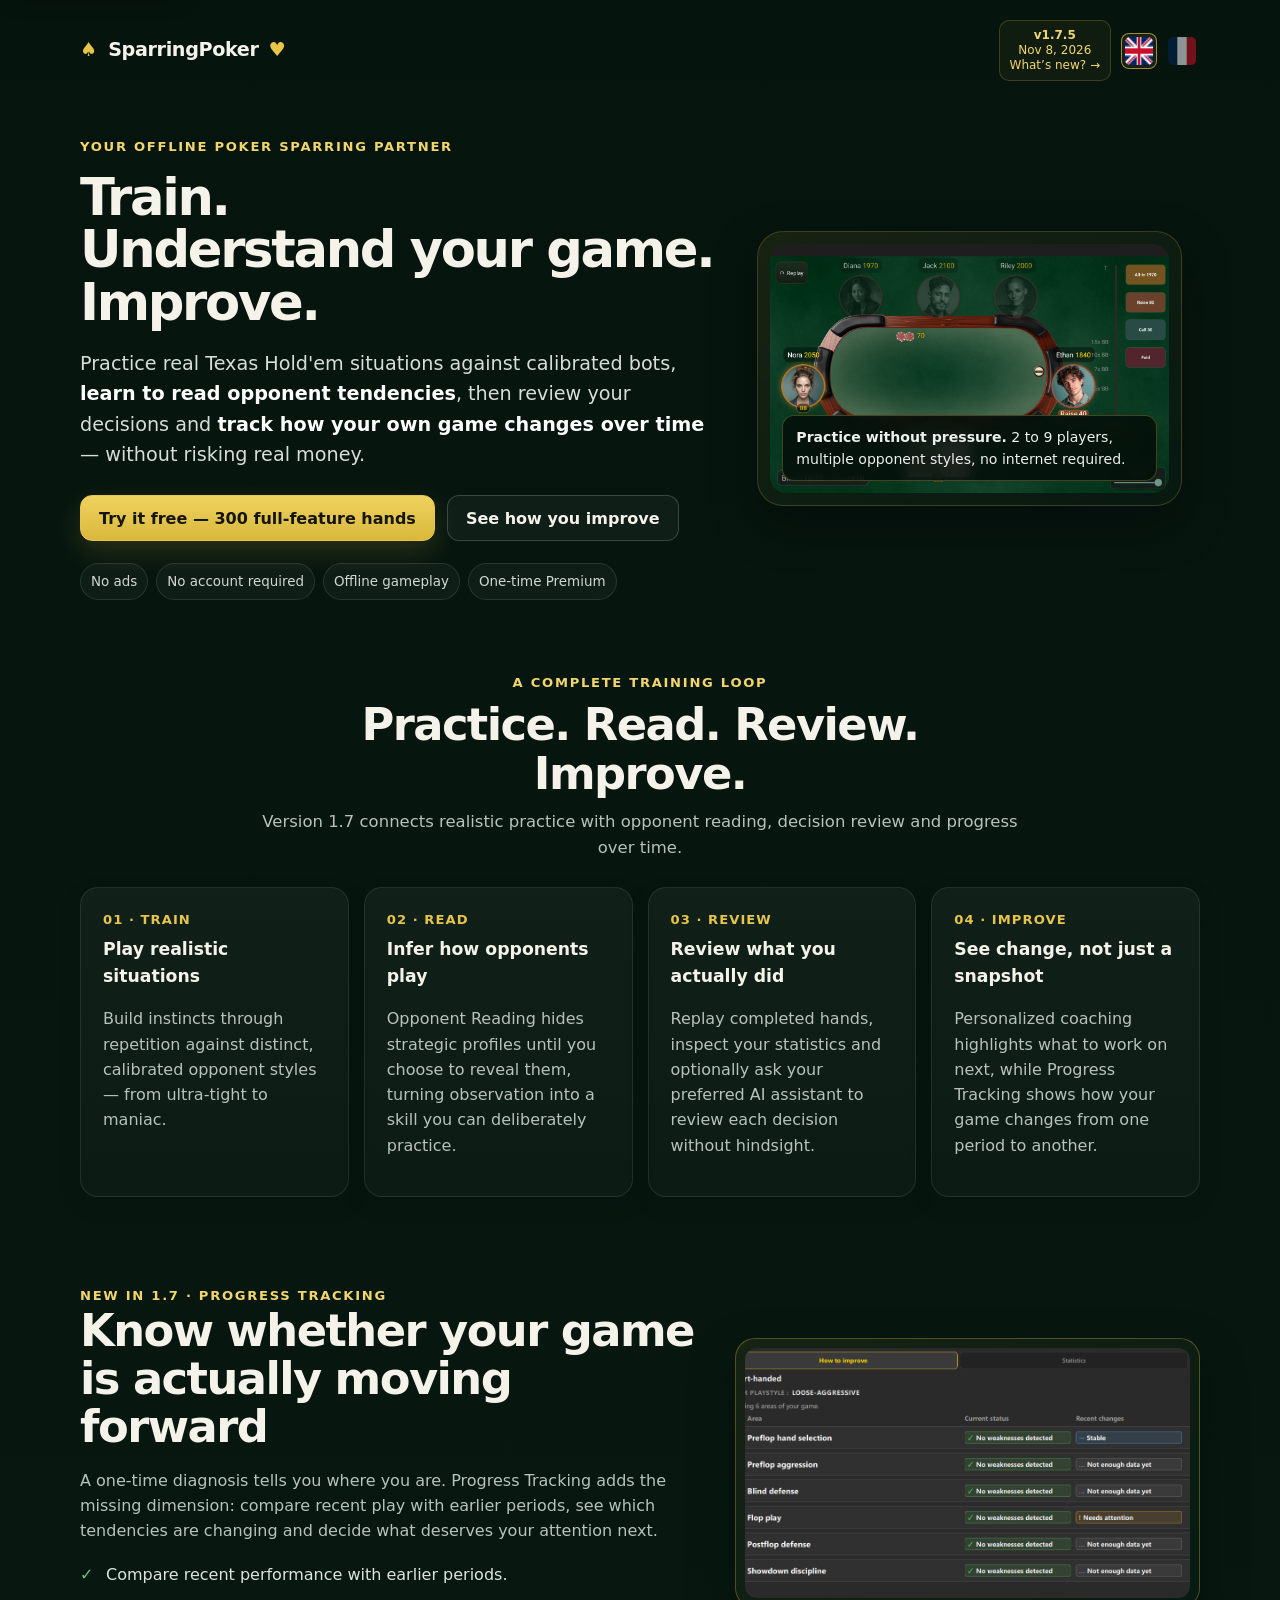
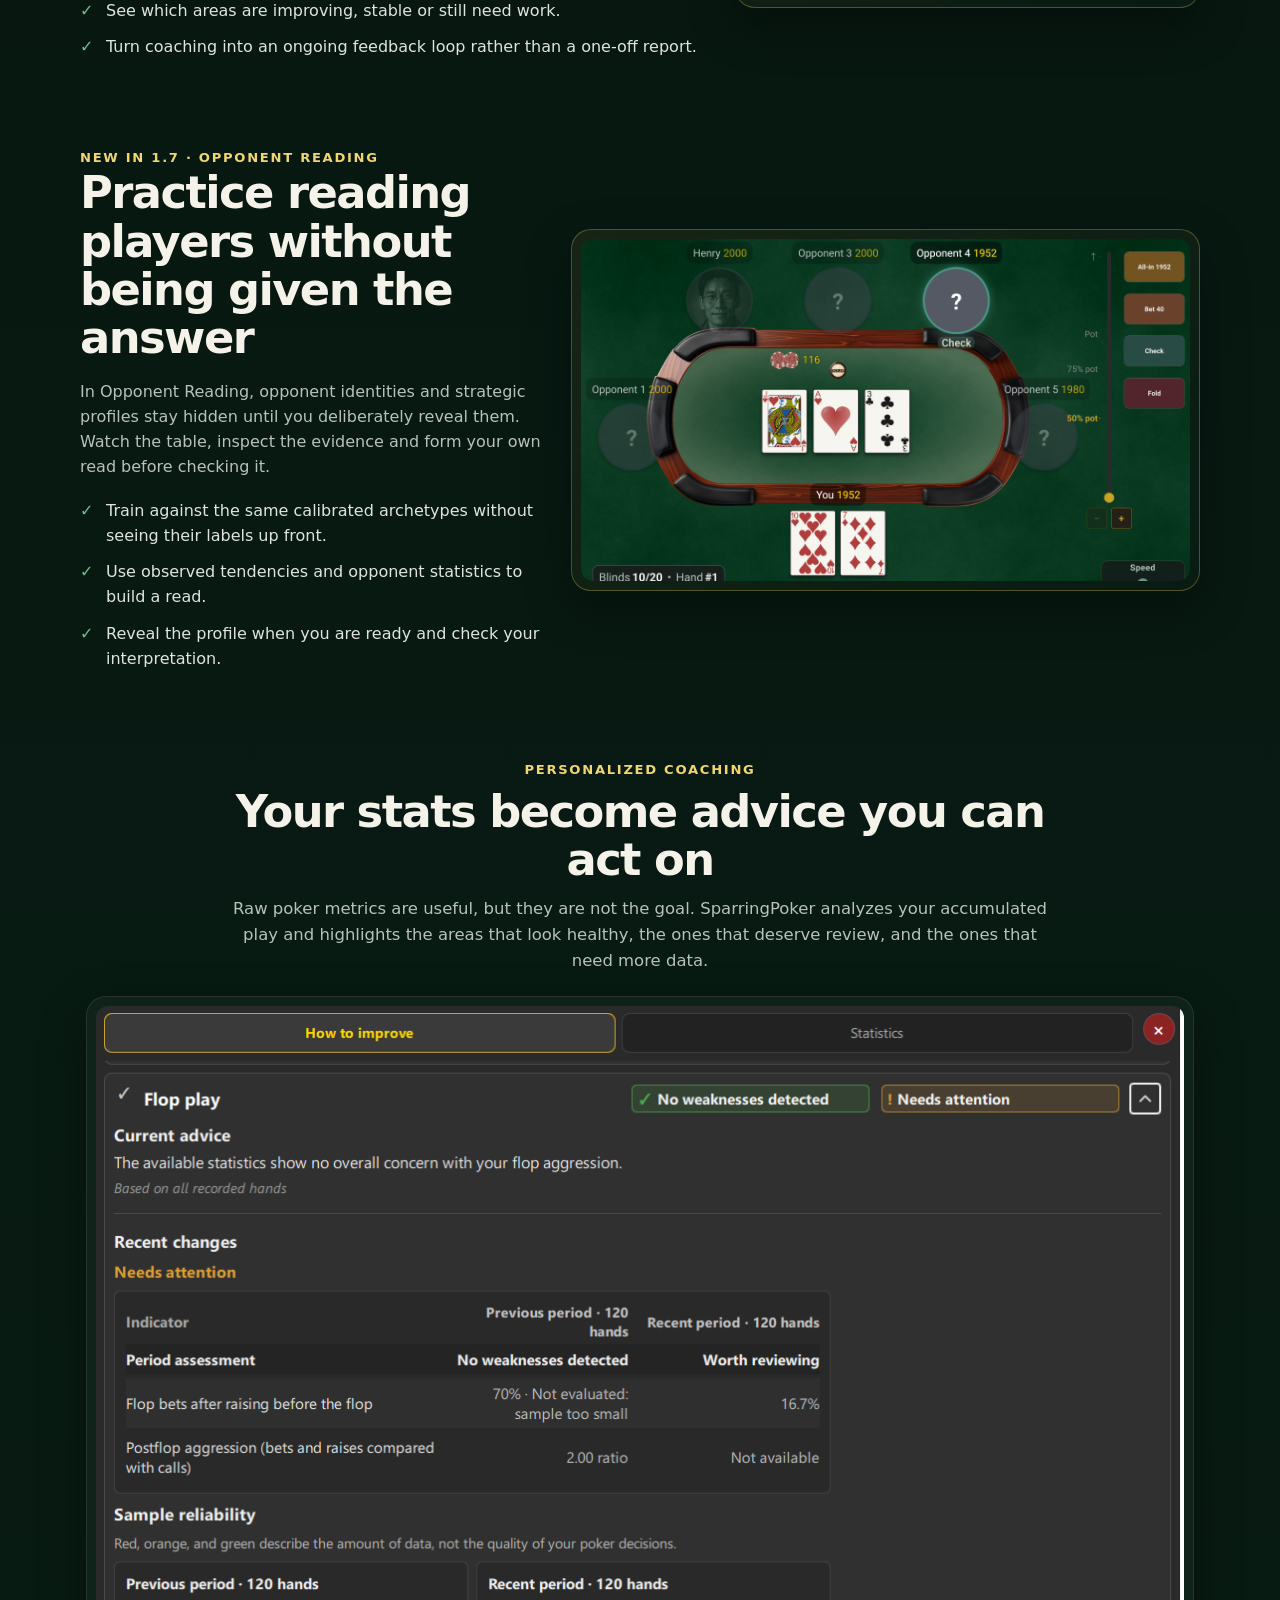
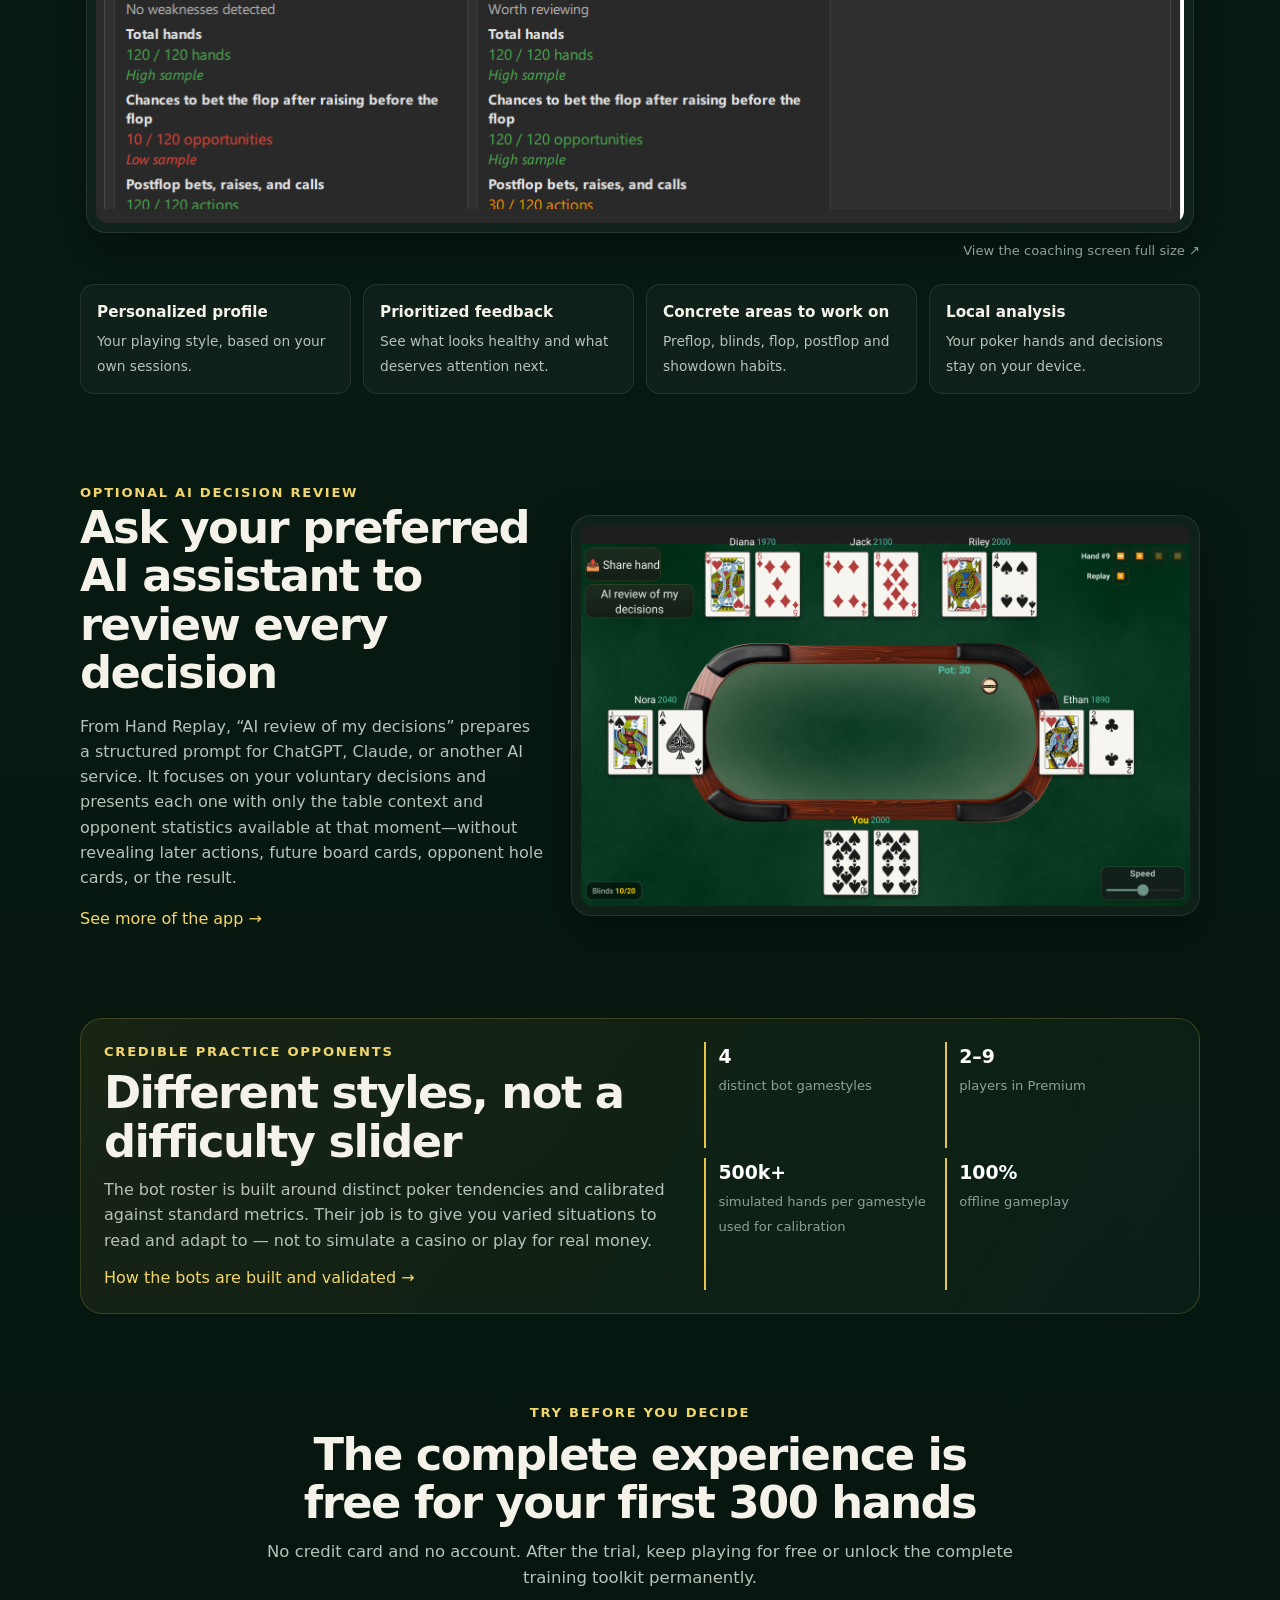
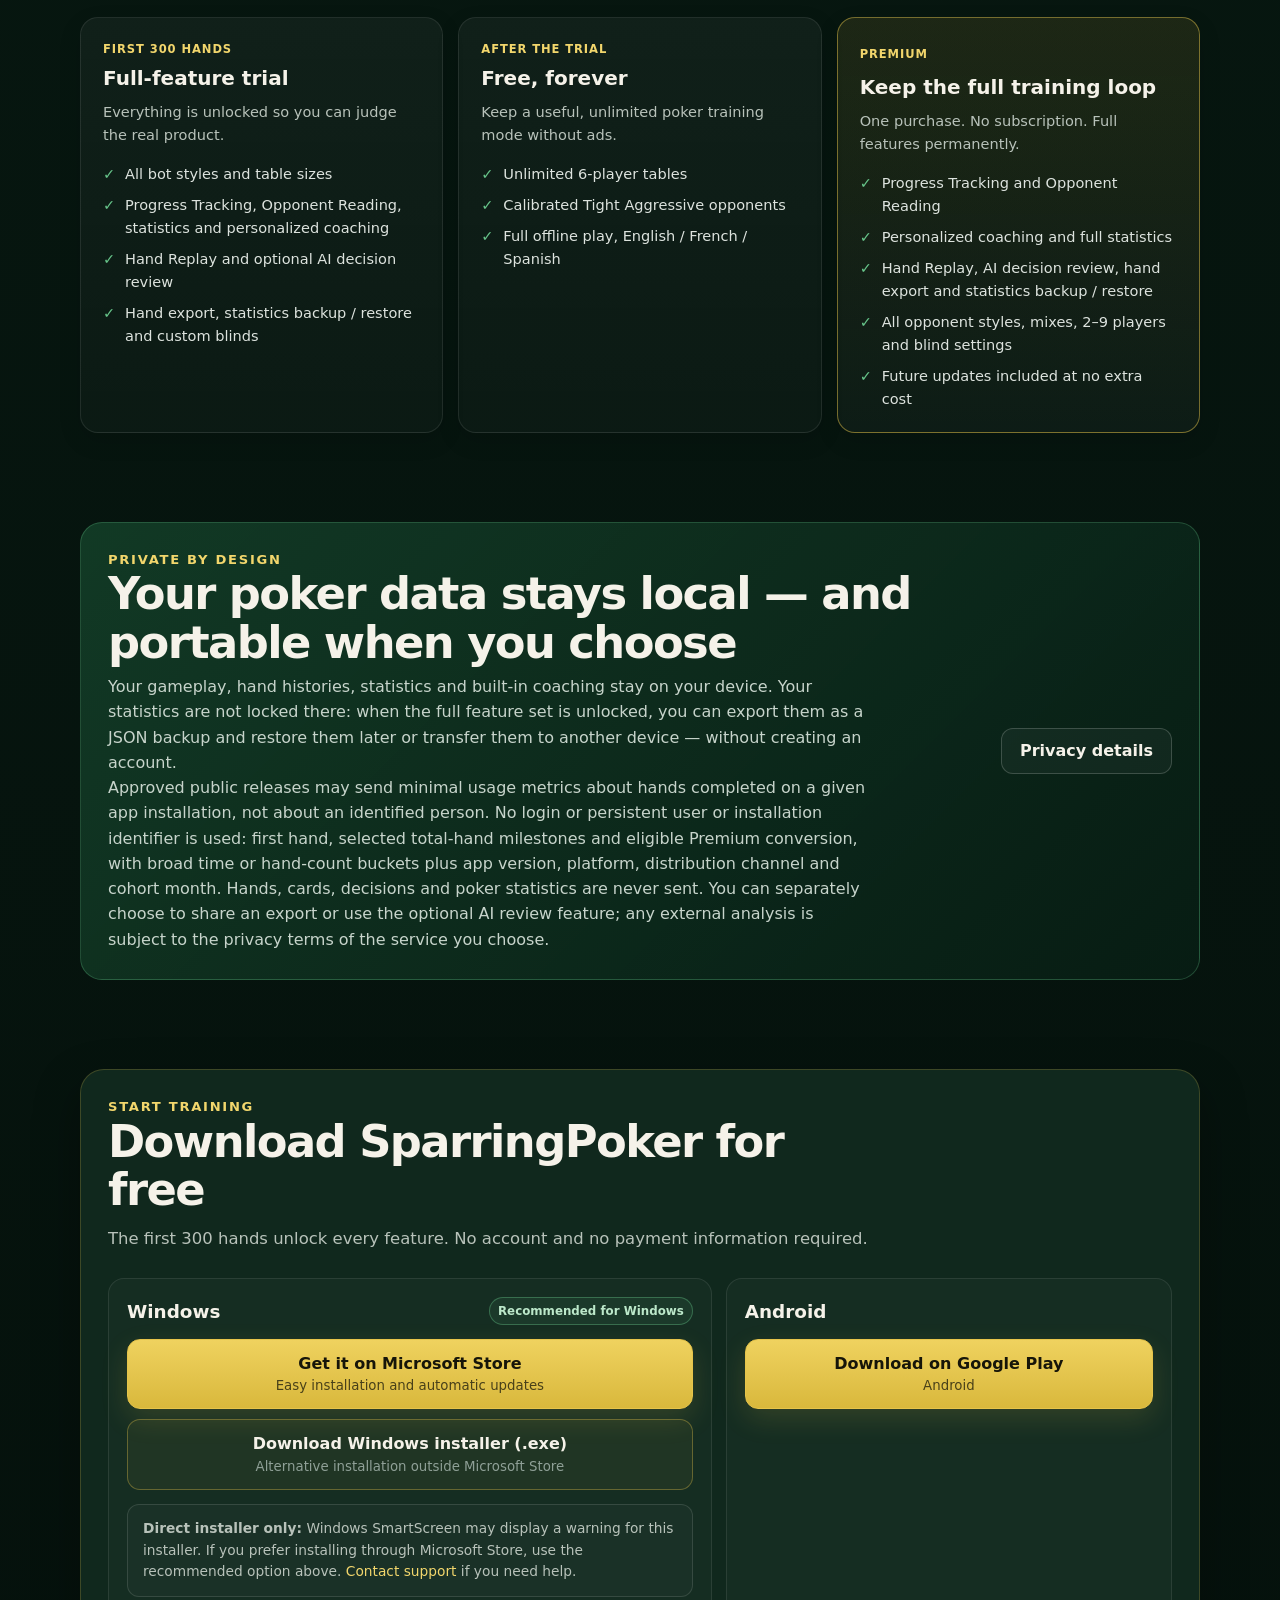
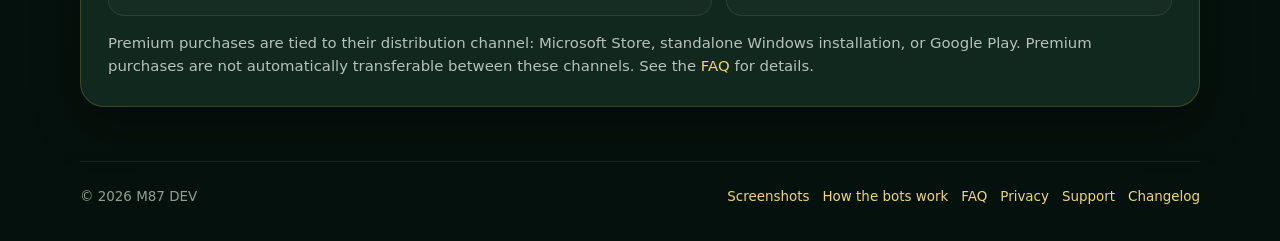
==== commit 9894c268: "published 1.7.5" ====
--- a/index.html
+++ b/index.html
@@ -26,7 +26,7 @@
 <meta content="https://sparringpoker.com/assets/images/social-preview.jpg" name="twitter:image"/>
 <link href="assets/site.css?v=20261021" rel="stylesheet">
 <link href="assets/mobile.css?v=20260920" media="(max-width: 620px)" rel="stylesheet">
-<script type="application/ld+json">{"@context":"https://schema.org","@type":"SoftwareApplication","name":"SparringPoker","applicationCategory":"EducationalApplication","operatingSystem":"Android, Windows","url":"https://sparringpoker.com/","description":"Offline Texas Hold'em training against calibrated bots with Opponent Reading, hand replay, personalized coaching and Progress Tracking.","author":{"@type":"Organization","name":"M87 DEV"},"downloadUrl":["https://apps.microsoft.com/detail/9PJ4DC13W0JP","https://play.google.com/store/apps/details?id=com.m87dev.sparringpoker","https://github.com/Marcennaji/SparringPoker-downloads/releases/download/v1.7.4/SparringPoker-1.7.4-windows-installer.exe"]}</script>
+<script type="application/ld+json">{"@context":"https://schema.org","@type":"SoftwareApplication","name":"SparringPoker","applicationCategory":"EducationalApplication","operatingSystem":"Android, Windows","url":"https://sparringpoker.com/","description":"Offline Texas Hold'em training against calibrated bots with Opponent Reading, hand replay, personalized coaching and Progress Tracking.","author":{"@type":"Organization","name":"M87 DEV"},"downloadUrl":["https://apps.microsoft.com/detail/9PJ4DC13W0JP","https://play.google.com/store/apps/details?id=com.m87dev.sparringpoker","https://github.com/Marcennaji/SparringPoker-downloads/releases/download/v1.7.5/SparringPoker-1.7.5-windows-installer.exe"]}</script>
 </head>
 <body data-base=""><a class="skip-link" href="#main-content">Skip to content</a>
 <div class="shell">
@@ -303,8 +303,8 @@
 <div class="download-actions">
 <a class="download-btn primary-download" data-lang="en" href="https://apps.microsoft.com/detail/9PJ4DC13W0JP" rel="noopener noreferrer" target="_blank">Get it on Microsoft Store<small>Easy installation and automatic updates</small></a>
 <a class="download-btn primary-download" data-lang="fr" href="https://apps.microsoft.com/detail/9PJ4DC13W0JP" rel="noopener noreferrer" target="_blank">Télécharger sur Microsoft Store<small>Installation simple et mises à jour automatiques</small></a>
-<a class="download-btn secondary-download" data-lang="en" href="https://github.com/Marcennaji/SparringPoker-downloads/releases/download/v1.7.4/SparringPoker-1.7.4-windows-installer.exe">Download Windows installer (.exe)<small>Alternative installation outside Microsoft Store</small></a>
-<a class="download-btn secondary-download" data-lang="fr" href="https://github.com/Marcennaji/SparringPoker-downloads/releases/download/v1.7.4/SparringPoker-1.7.4-windows-installer.exe">Télécharger l'installateur Windows (.exe)<small>Installation alternative hors Microsoft Store</small></a>
+<a class="download-btn secondary-download" data-lang="en" href="https://github.com/Marcennaji/SparringPoker-downloads/releases/download/v1.7.5/SparringPoker-1.7.5-windows-installer.exe">Download Windows installer (.exe)<small>Alternative installation outside Microsoft Store</small></a>
+<a class="download-btn secondary-download" data-lang="fr" href="https://github.com/Marcennaji/SparringPoker-downloads/releases/download/v1.7.5/SparringPoker-1.7.5-windows-installer.exe">Télécharger l'installateur Windows (.exe)<small>Installation alternative hors Microsoft Store</small></a>
 </div>
 <div class="win-warning direct-installer-warning">
 <span data-lang="en"><strong>Direct installer only:</strong> Windows SmartScreen may display a warning for this installer. If you prefer installing through Microsoft Store, use the recommended option above. <a href="support.html">Contact support</a> if you need help.</span>
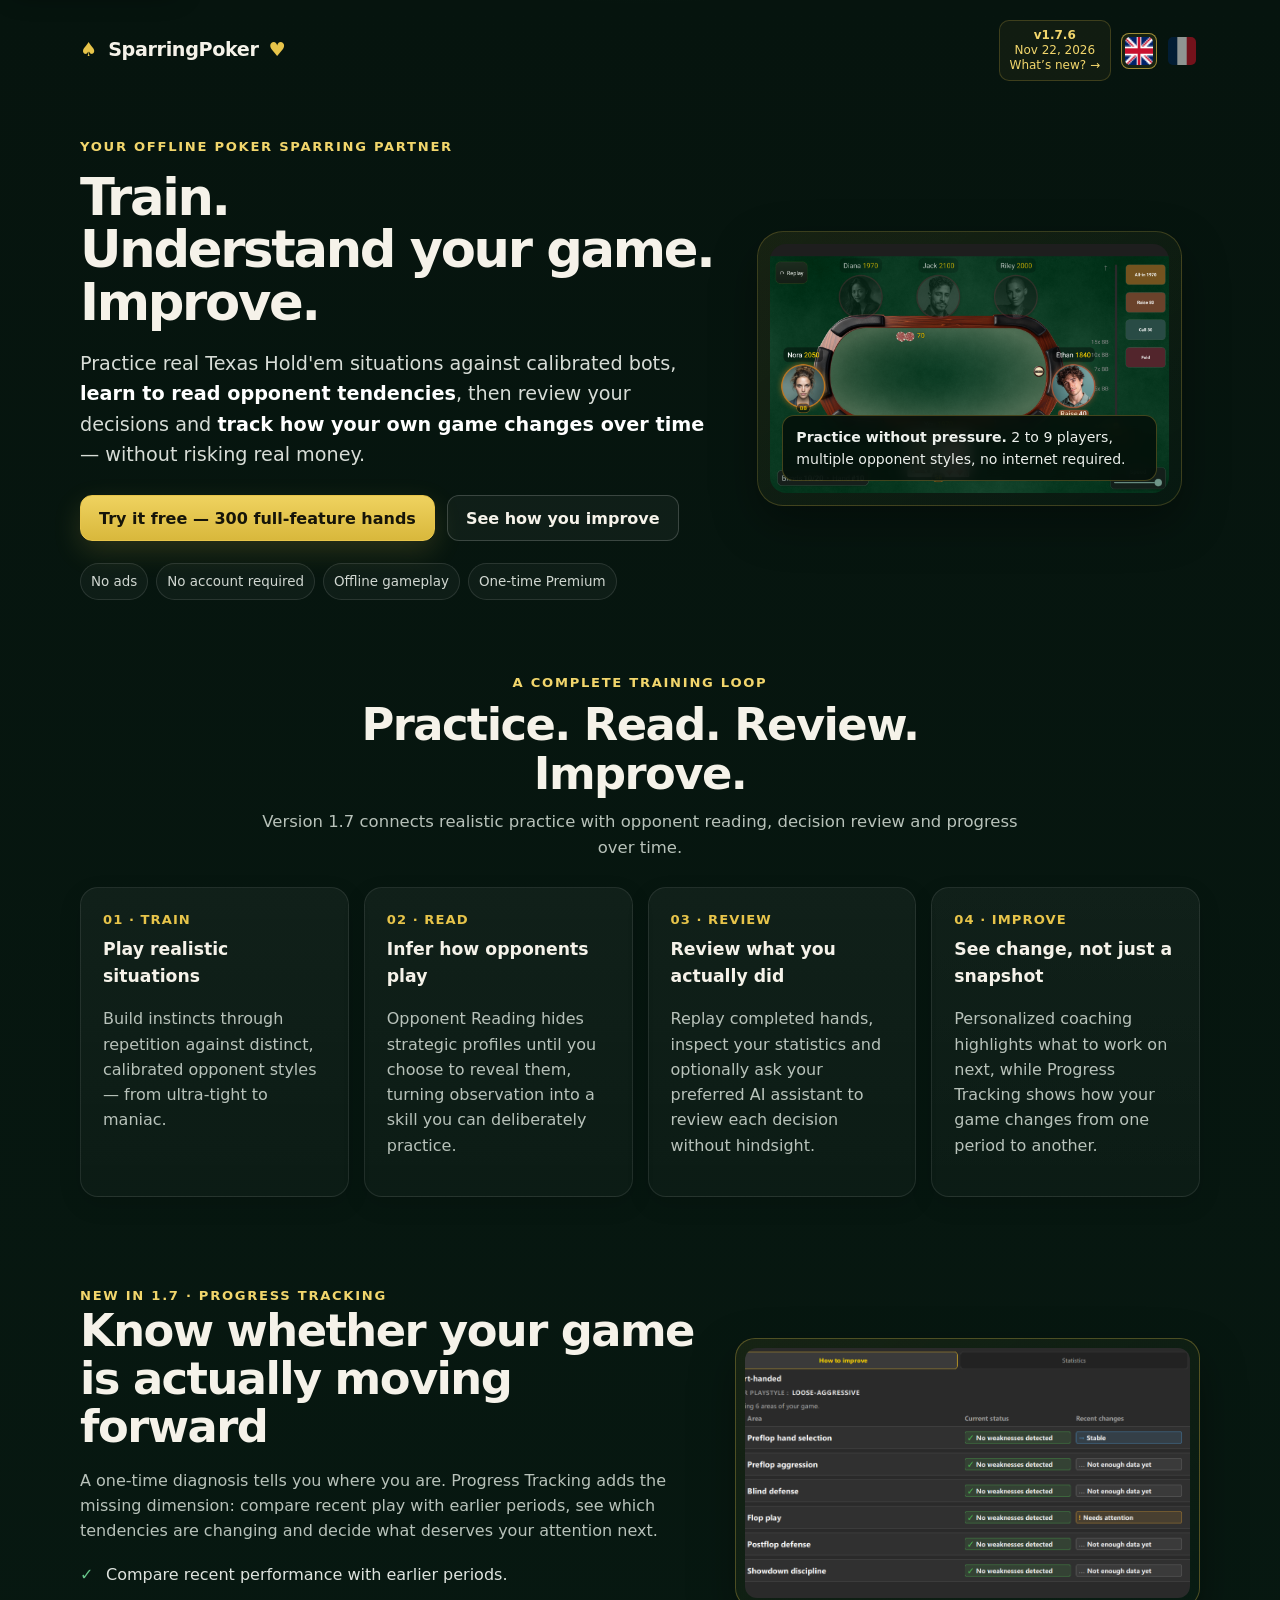
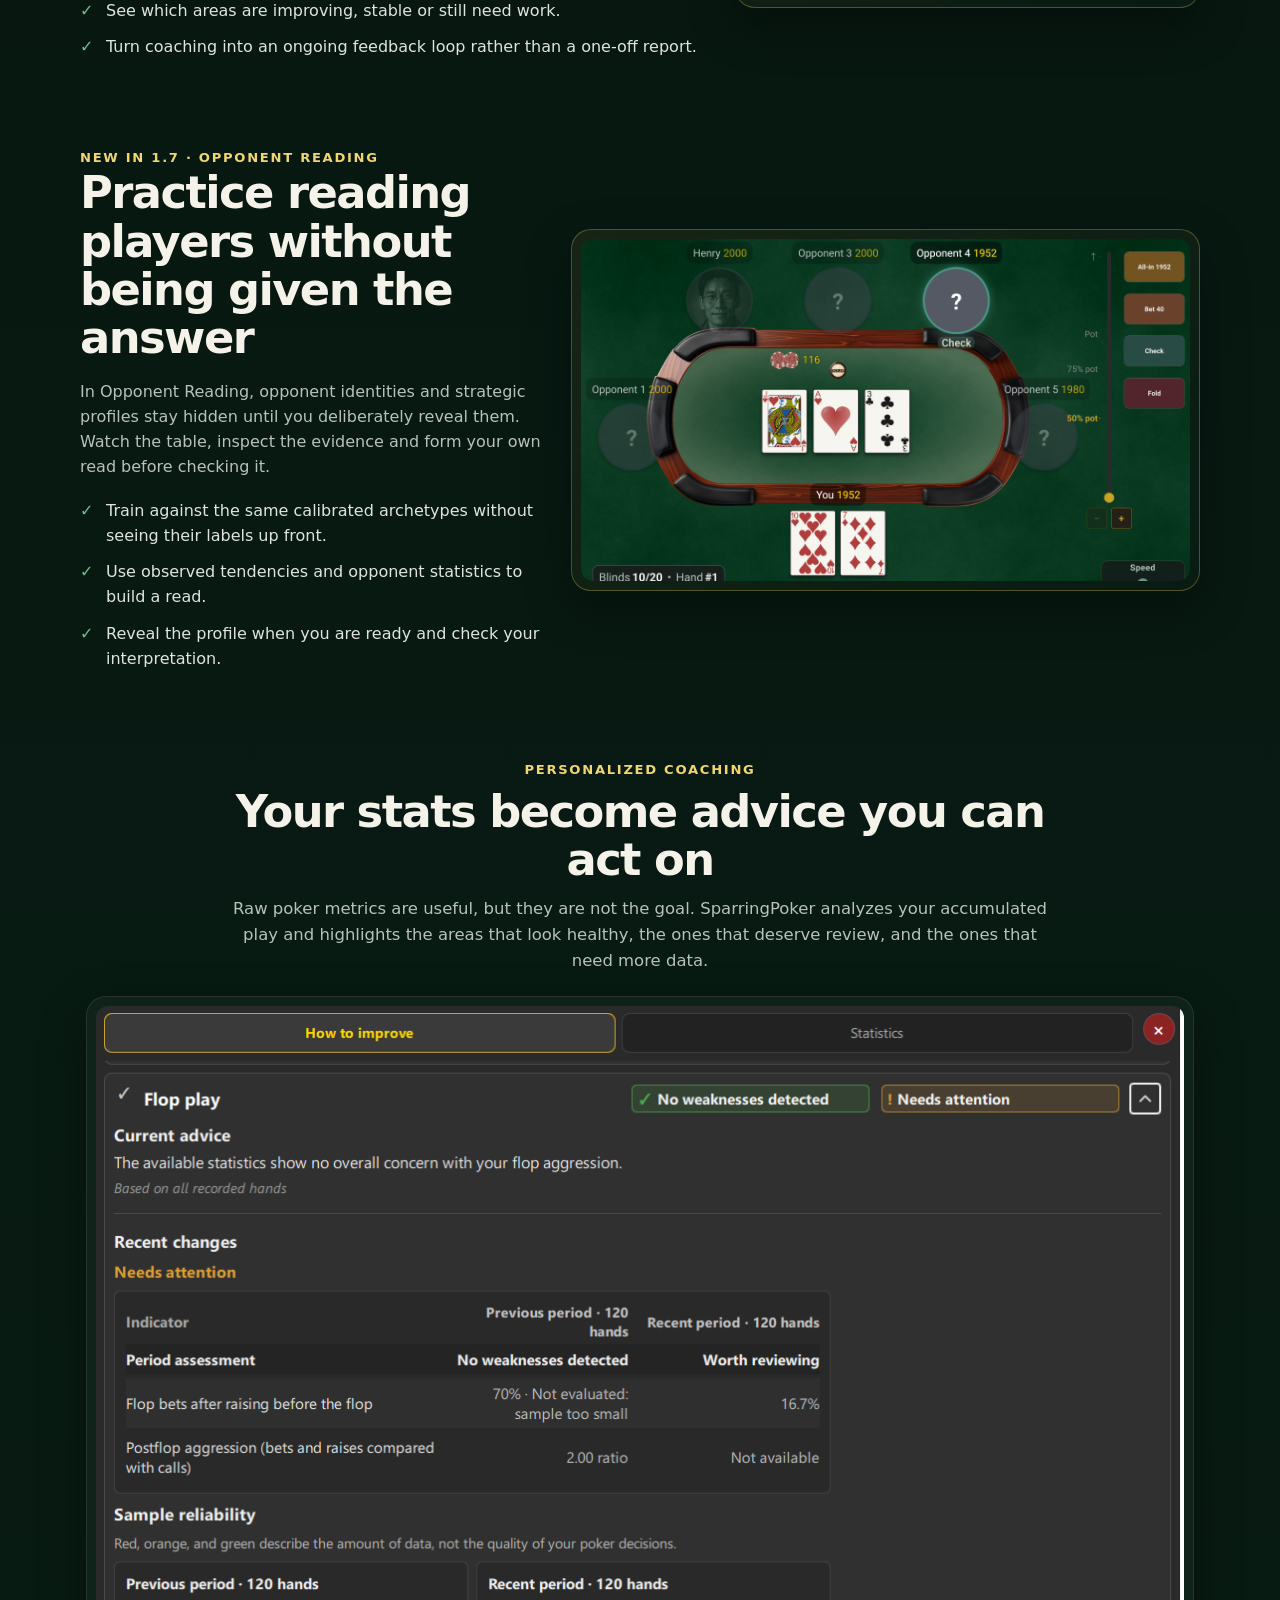
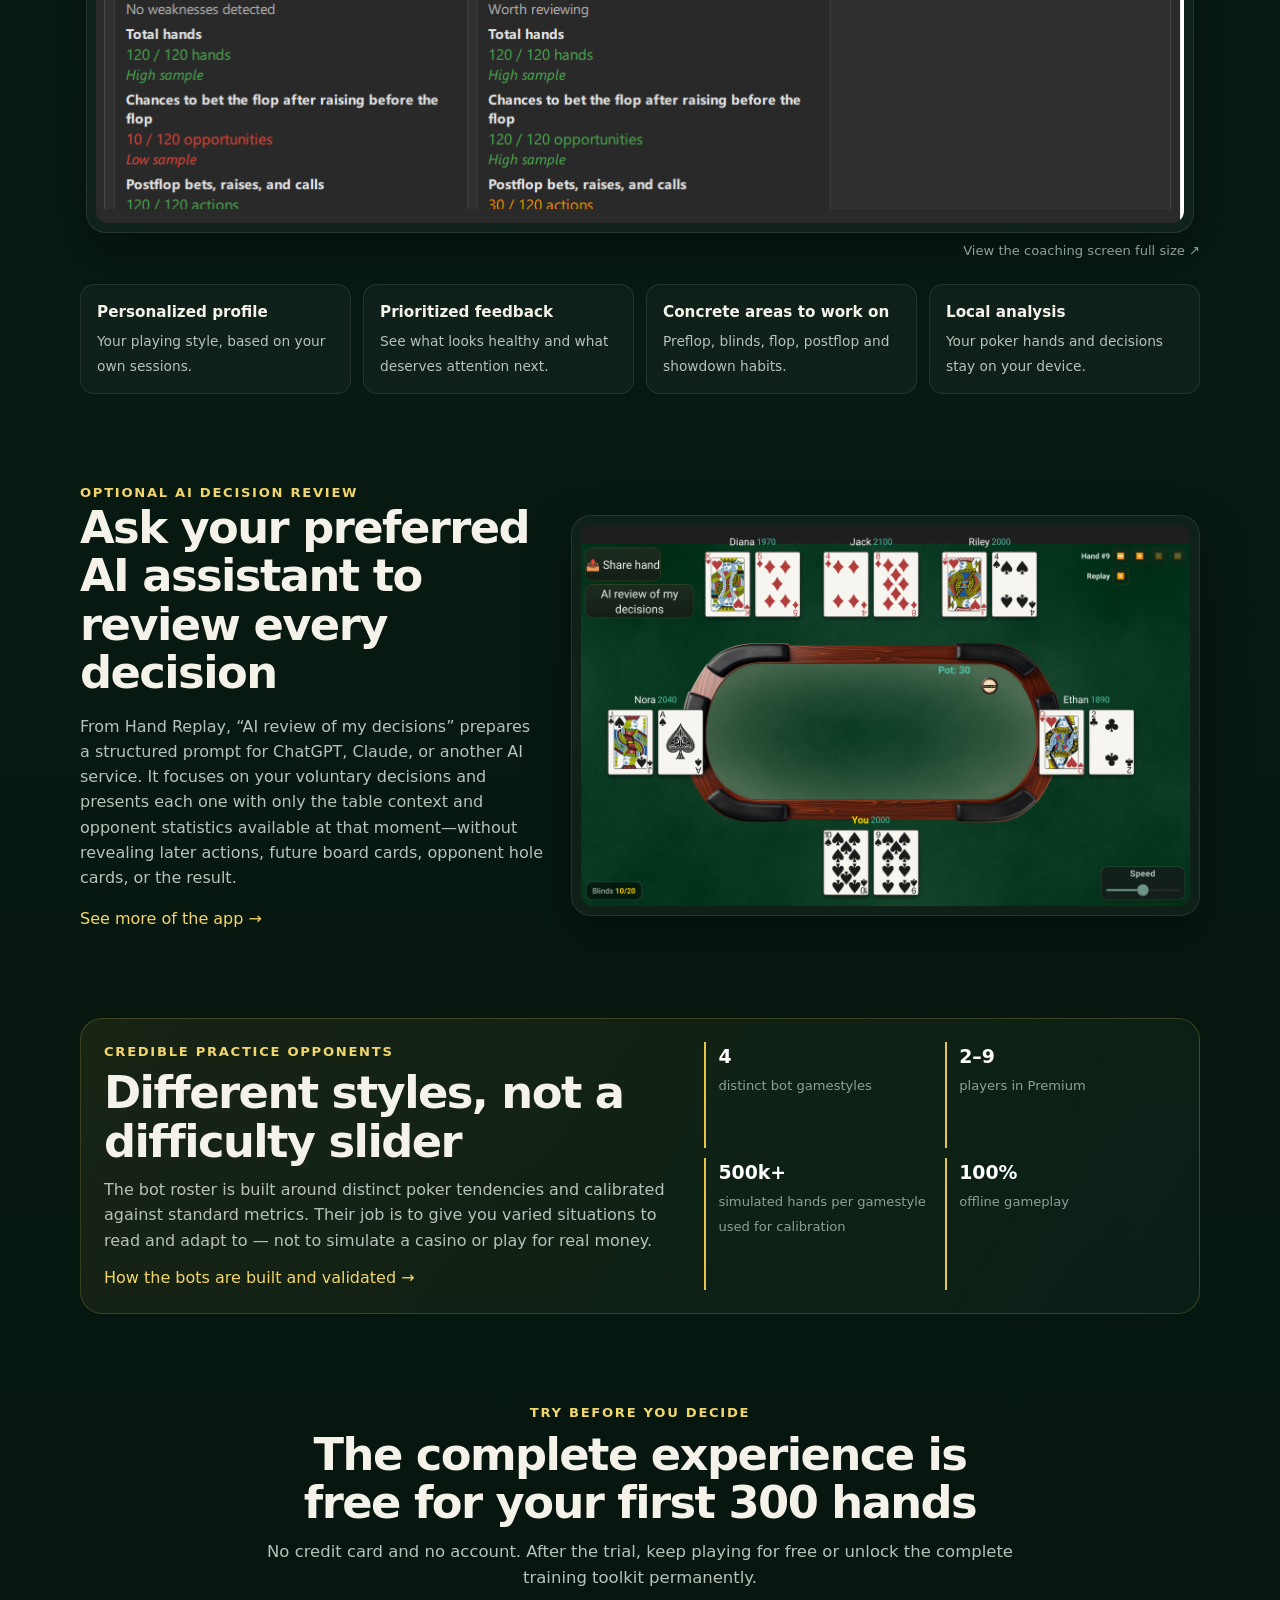
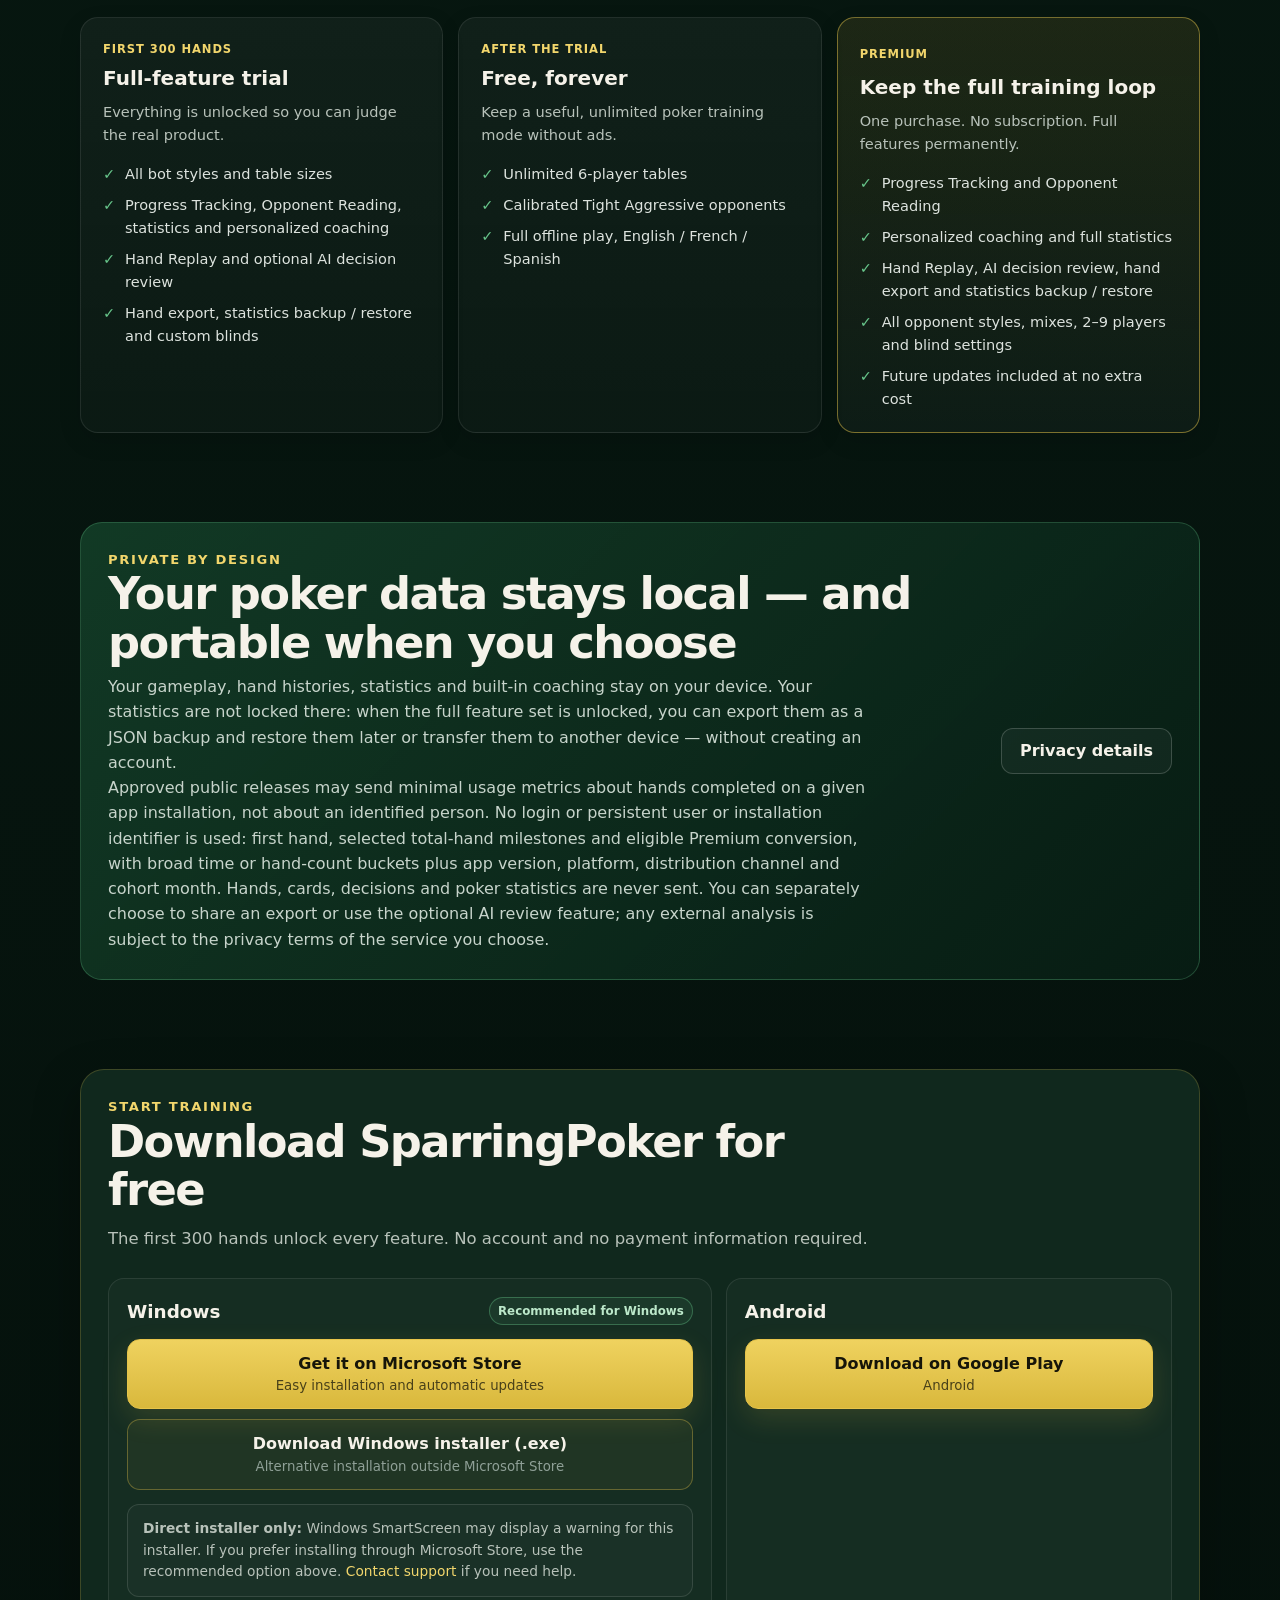
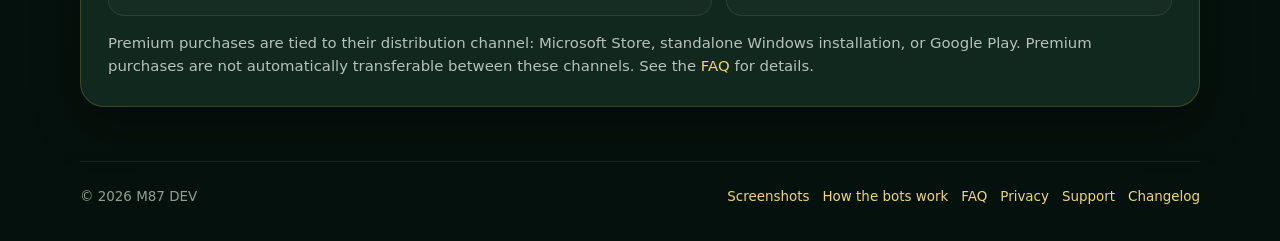
==== commit 4a95dbdf: "published 1.7.6" ====
--- a/index.html
+++ b/index.html
@@ -26,7 +26,7 @@
 <meta content="https://sparringpoker.com/assets/images/social-preview.jpg" name="twitter:image"/>
 <link href="assets/site.css?v=20261021" rel="stylesheet">
 <link href="assets/mobile.css?v=20260920" media="(max-width: 620px)" rel="stylesheet">
-<script type="application/ld+json">{"@context":"https://schema.org","@type":"SoftwareApplication","name":"SparringPoker","applicationCategory":"EducationalApplication","operatingSystem":"Android, Windows","url":"https://sparringpoker.com/","description":"Offline Texas Hold'em training against calibrated bots with Opponent Reading, hand replay, personalized coaching and Progress Tracking.","author":{"@type":"Organization","name":"M87 DEV"},"downloadUrl":["https://apps.microsoft.com/detail/9PJ4DC13W0JP","https://play.google.com/store/apps/details?id=com.m87dev.sparringpoker","https://github.com/Marcennaji/SparringPoker-downloads/releases/download/v1.7.5/SparringPoker-1.7.5-windows-installer.exe"]}</script>
+<script type="application/ld+json">{"@context":"https://schema.org","@type":"SoftwareApplication","name":"SparringPoker","applicationCategory":"EducationalApplication","operatingSystem":"Android, Windows","url":"https://sparringpoker.com/","description":"Offline Texas Hold'em training against calibrated bots with Opponent Reading, hand replay, personalized coaching and Progress Tracking.","author":{"@type":"Organization","name":"M87 DEV"},"downloadUrl":["https://apps.microsoft.com/detail/9PJ4DC13W0JP","https://play.google.com/store/apps/details?id=com.m87dev.sparringpoker","https://github.com/Marcennaji/SparringPoker-downloads/releases/download/v1.7.6/SparringPoker-1.7.6-windows-installer.exe"]}</script>
 </head>
 <body data-base=""><a class="skip-link" href="#main-content">Skip to content</a>
 <div class="shell">
@@ -303,8 +303,8 @@
 <div class="download-actions">
 <a class="download-btn primary-download" data-lang="en" href="https://apps.microsoft.com/detail/9PJ4DC13W0JP" rel="noopener noreferrer" target="_blank">Get it on Microsoft Store<small>Easy installation and automatic updates</small></a>
 <a class="download-btn primary-download" data-lang="fr" href="https://apps.microsoft.com/detail/9PJ4DC13W0JP" rel="noopener noreferrer" target="_blank">Télécharger sur Microsoft Store<small>Installation simple et mises à jour automatiques</small></a>
-<a class="download-btn secondary-download" data-lang="en" href="https://github.com/Marcennaji/SparringPoker-downloads/releases/download/v1.7.5/SparringPoker-1.7.5-windows-installer.exe">Download Windows installer (.exe)<small>Alternative installation outside Microsoft Store</small></a>
-<a class="download-btn secondary-download" data-lang="fr" href="https://github.com/Marcennaji/SparringPoker-downloads/releases/download/v1.7.5/SparringPoker-1.7.5-windows-installer.exe">Télécharger l'installateur Windows (.exe)<small>Installation alternative hors Microsoft Store</small></a>
+<a class="download-btn secondary-download" data-lang="en" href="https://github.com/Marcennaji/SparringPoker-downloads/releases/download/v1.7.6/SparringPoker-1.7.6-windows-installer.exe">Download Windows installer (.exe)<small>Alternative installation outside Microsoft Store</small></a>
+<a class="download-btn secondary-download" data-lang="fr" href="https://github.com/Marcennaji/SparringPoker-downloads/releases/download/v1.7.6/SparringPoker-1.7.6-windows-installer.exe">Télécharger l'installateur Windows (.exe)<small>Installation alternative hors Microsoft Store</small></a>
 </div>
 <div class="win-warning direct-installer-warning">
 <span data-lang="en"><strong>Direct installer only:</strong> Windows SmartScreen may display a warning for this installer. If you prefer installing through Microsoft Store, use the recommended option above. <a href="support.html">Contact support</a> if you need help.</span>
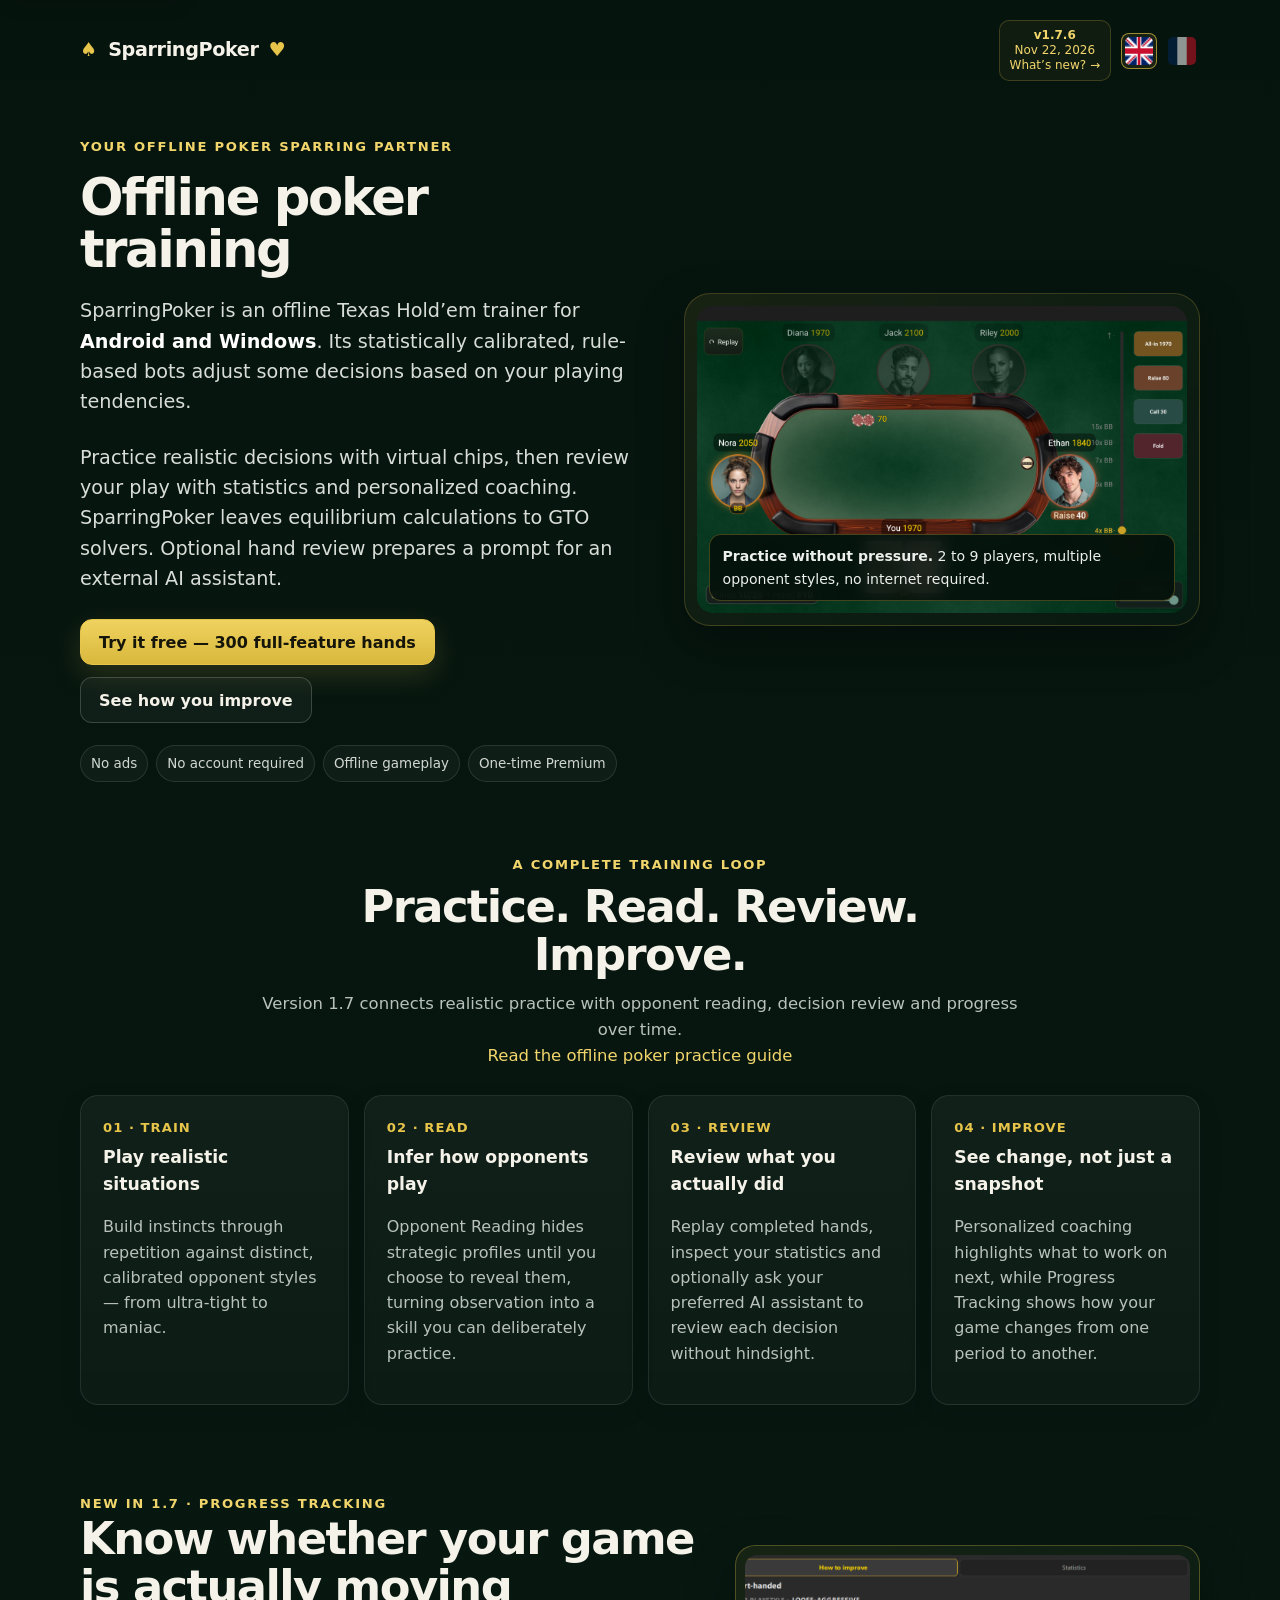
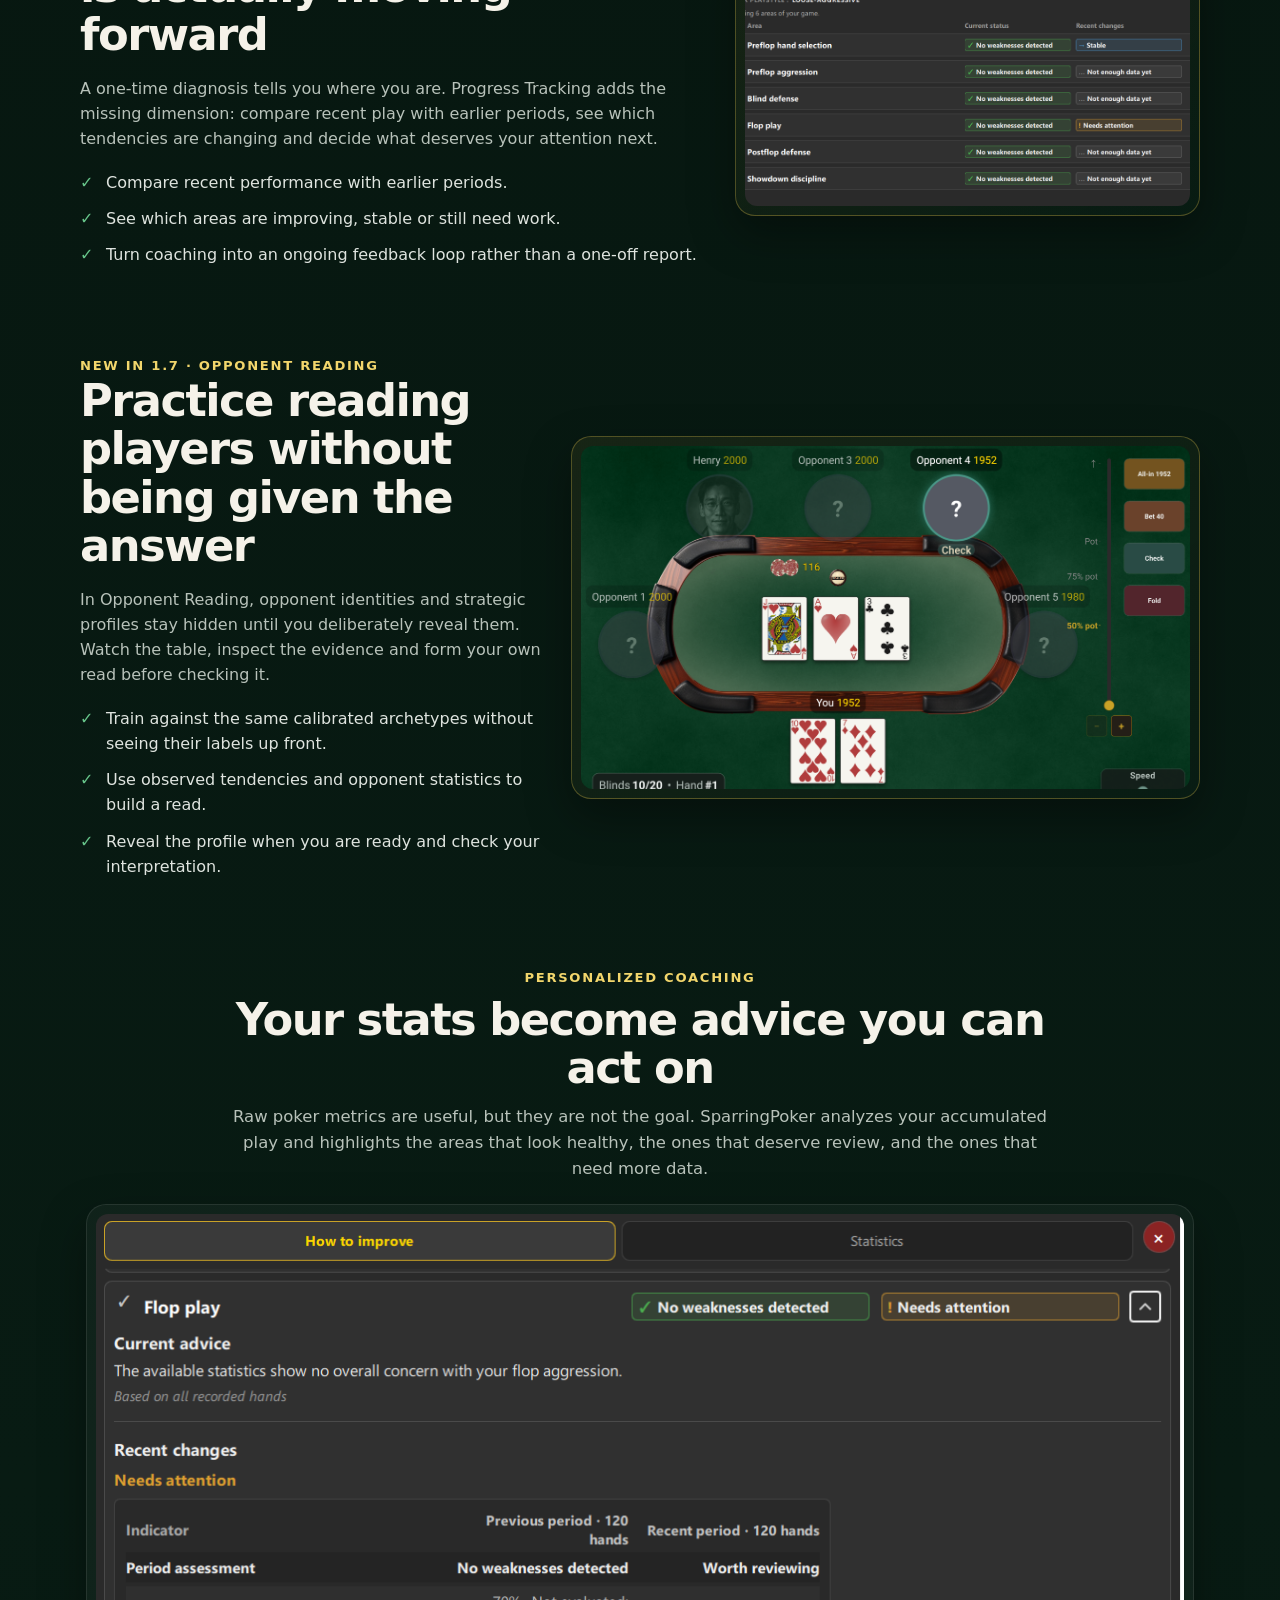
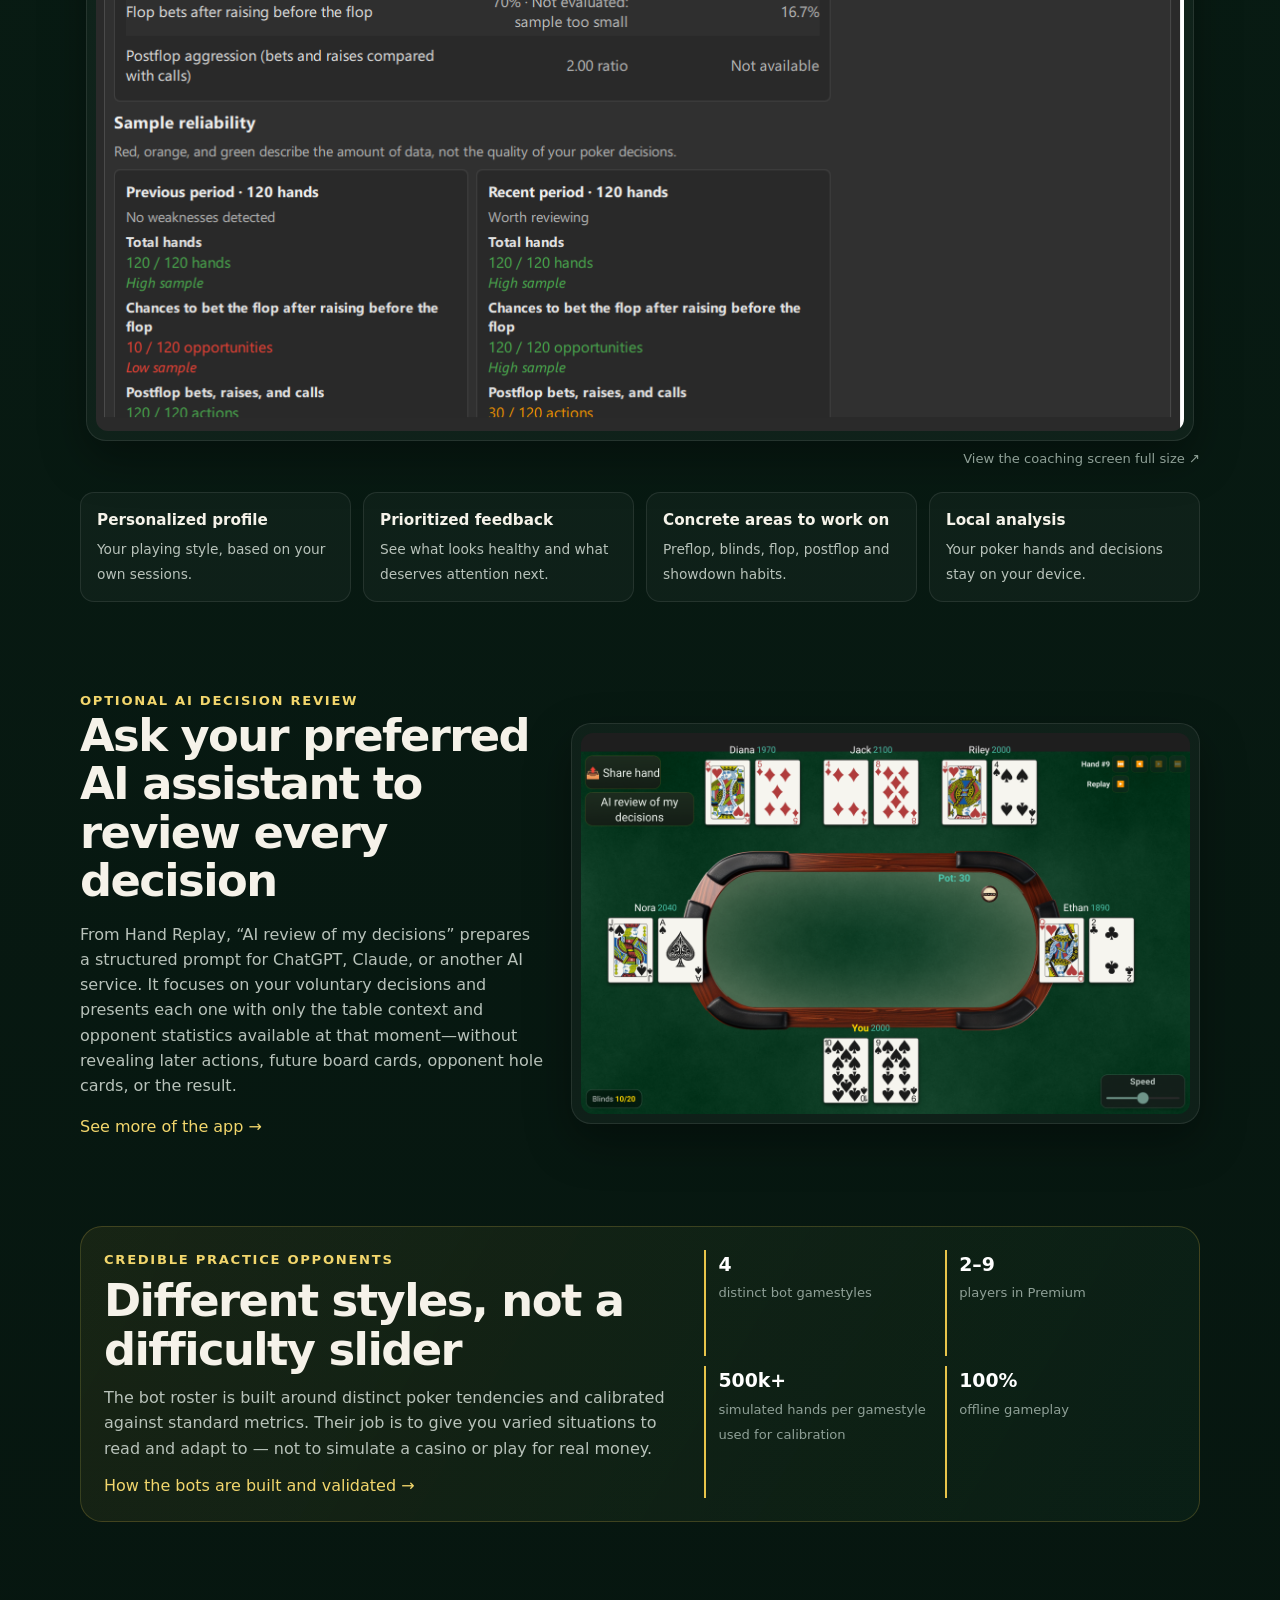
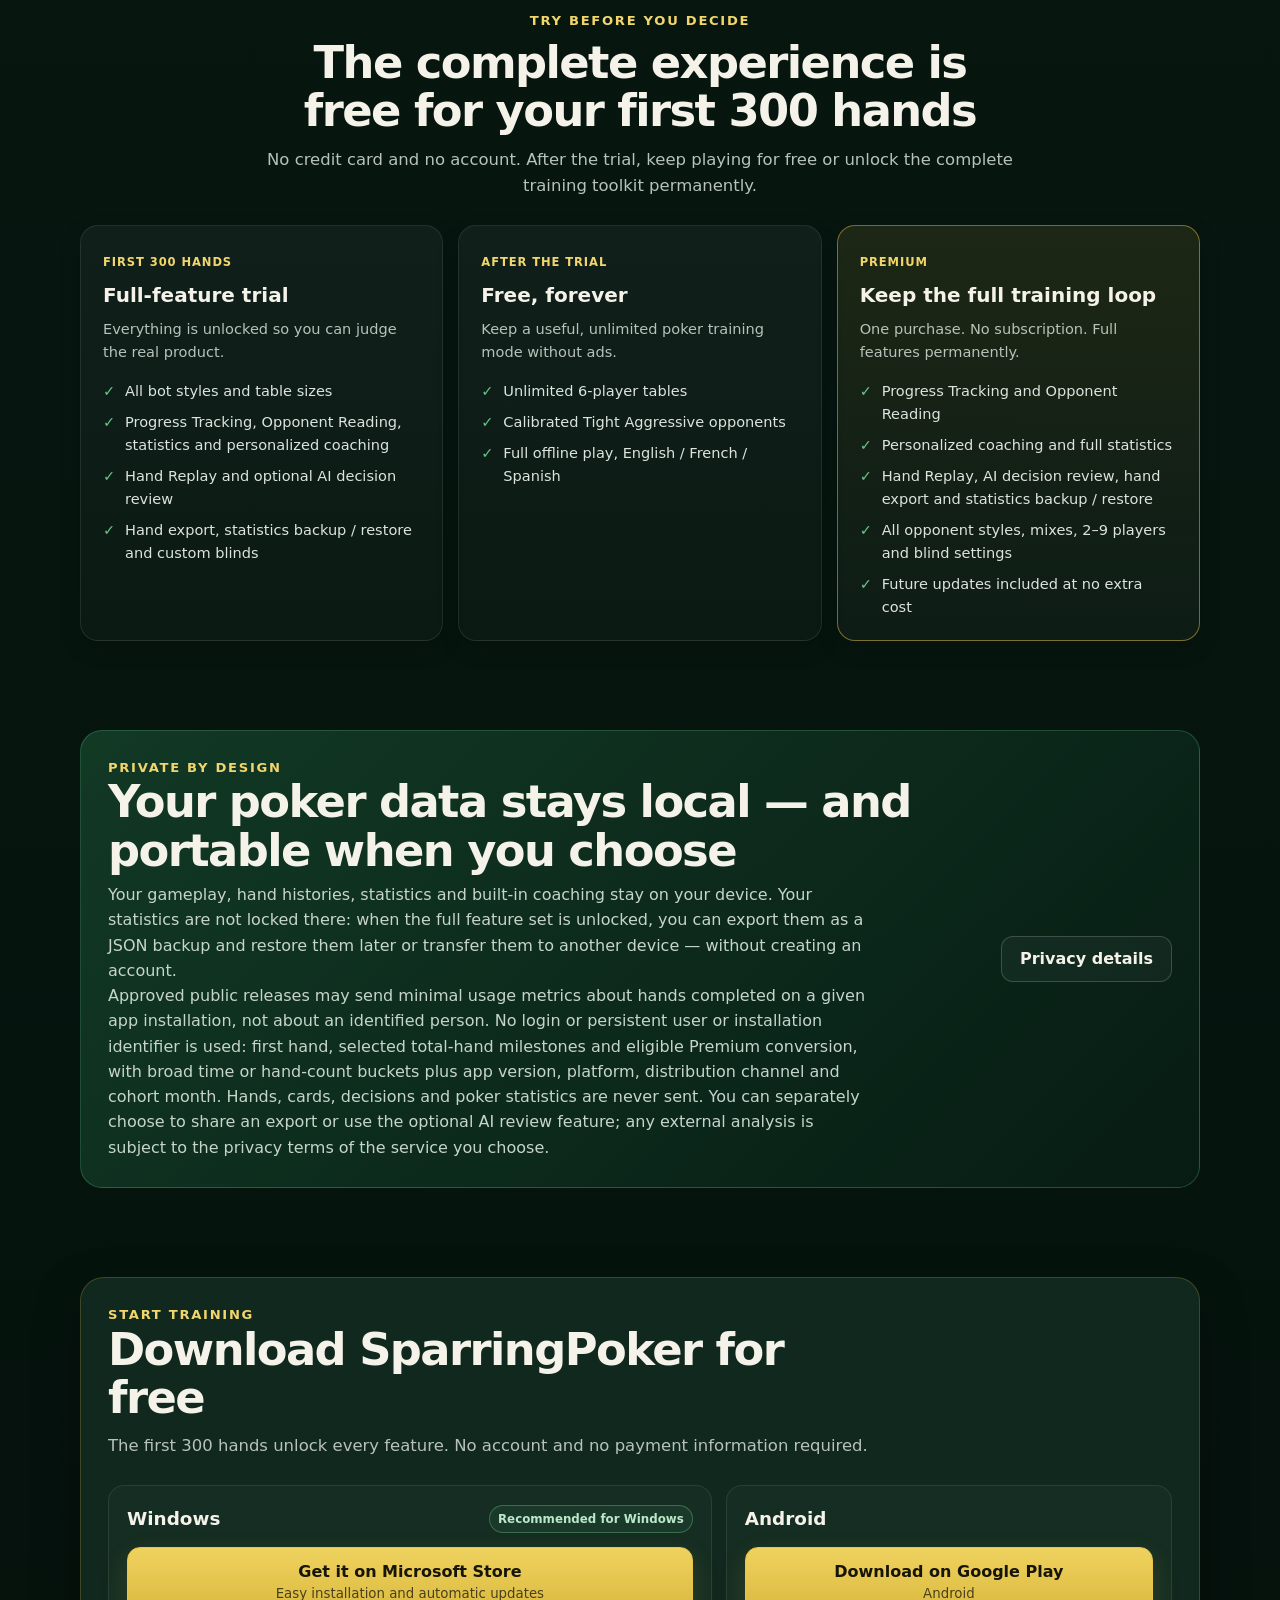
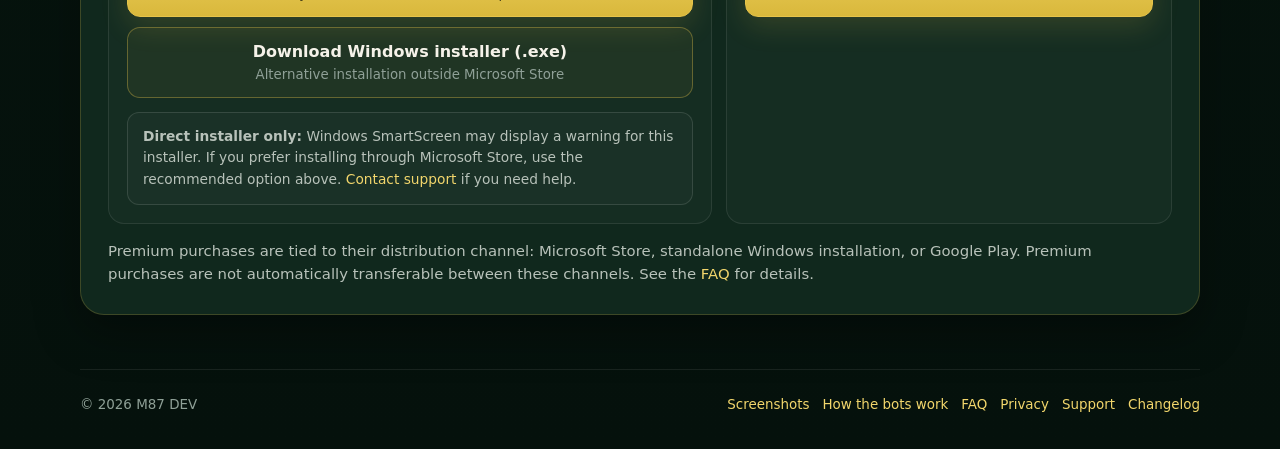
==== commit 3cec3cf6: "Improve website SEO/GEO and progressive enhancement" ====
--- a/index.html
+++ b/index.html
@@ -4,15 +4,15 @@
 <head>
 <meta charset="utf-8"/>
 <meta content="width=device-width, initial-scale=1" name="viewport"/>
-<title>SparringPoker — Offline Poker Training, Coaching &amp; Progress Tracking</title>
-<meta content="Train Texas Hold'em offline against calibrated bots, practice reading opponent tendencies, review your hands and track how your game changes over time. No account required." name="description"/>
+<title>SparringPoker — Offline Texas Hold’em Trainer for Android and Windows</title>
+<meta content="Practice Texas Hold’em offline on Android and Windows against adaptive, statistically calibrated rule-based bots. Review decisions with statistics and personalized coaching." name="description"/>
 <meta content="#071710" name="theme-color"/>
 <meta content="index,follow,max-image-preview:large" name="robots"/>
 <link href="https://sparringpoker.com/" rel="canonical"/>
 <meta content="SparringPoker" property="og:site_name"/>
 <meta content="website" property="og:type"/>
-<meta content="SparringPoker — Train. Read. Improve." property="og:title"/>
-<meta content="Offline Texas Hold'em training with calibrated bots, Opponent Reading, hand review, personalized coaching and Progress Tracking." property="og:description"/>
+<meta content="SparringPoker — Offline Texas Hold’em Trainer for Android and Windows" property="og:title"/>
+<meta content="Practice Texas Hold’em offline on Android and Windows against adaptive, statistically calibrated rule-based bots. Review decisions with statistics and personalized coaching." property="og:description"/>
 <meta content="https://sparringpoker.com/" property="og:url"/>
 <meta content="https://sparringpoker.com/assets/images/social-preview.jpg" property="og:image"/>
 <meta content="1200" property="og:image:width"/>
@@ -21,17 +21,19 @@
 <meta content="en_US" property="og:locale"/>
 <meta content="fr_FR" property="og:locale:alternate"/>
 <meta content="summary_large_image" name="twitter:card"/>
-<meta content="SparringPoker — Train. Read. Improve." name="twitter:title"/>
-<meta content="Offline Texas Hold'em training with calibrated bots, Opponent Reading, hand review, personalized coaching and Progress Tracking." name="twitter:description"/>
+<meta content="SparringPoker — Offline Texas Hold’em Trainer for Android and Windows" name="twitter:title"/>
+<meta content="Practice Texas Hold’em offline on Android and Windows against adaptive, statistically calibrated rule-based bots. Review decisions with statistics and personalized coaching." name="twitter:description"/>
 <meta content="https://sparringpoker.com/assets/images/social-preview.jpg" name="twitter:image"/>
-<link href="assets/site.css?v=20261021" rel="stylesheet">
+<link href="assets/site.css?v=20261128" rel="stylesheet">
 <link href="assets/mobile.css?v=20260920" media="(max-width: 620px)" rel="stylesheet">
-<script type="application/ld+json">{"@context":"https://schema.org","@type":"SoftwareApplication","name":"SparringPoker","applicationCategory":"EducationalApplication","operatingSystem":"Android, Windows","url":"https://sparringpoker.com/","description":"Offline Texas Hold'em training against calibrated bots with Opponent Reading, hand replay, personalized coaching and Progress Tracking.","author":{"@type":"Organization","name":"M87 DEV"},"downloadUrl":["https://apps.microsoft.com/detail/9PJ4DC13W0JP","https://play.google.com/store/apps/details?id=com.m87dev.sparringpoker","https://github.com/Marcennaji/SparringPoker-downloads/releases/download/v1.7.6/SparringPoker-1.7.6-windows-installer.exe"]}</script>
+<script type="application/ld+json">{"@context":"https://schema.org","@type":"SoftwareApplication","name":"SparringPoker","applicationCategory":"EducationalApplication","operatingSystem":"Android, Windows","url":"https://sparringpoker.com/","description":"Offline Texas Hold’em training for Android and Windows against adaptive, statistically calibrated rule-based bots, with Opponent Reading, hand replay, statistics, personalized coaching and Progress Tracking.","author":{"@type":"Organization","name":"M87 DEV"},"downloadUrl":["https://apps.microsoft.com/detail/9PJ4DC13W0JP","https://play.google.com/store/apps/details?id=com.m87dev.sparringpoker","https://github.com/Marcennaji/SparringPoker-downloads/releases/download/v1.7.6/SparringPoker-1.7.6-windows-installer.exe"]}</script>
+
+<script src="assets/site.js?v=20261128" defer></script>
 </head>
 <body data-base=""><a class="skip-link" href="#main-content">Skip to content</a>
 <div class="shell">
 <nav aria-label="Main navigation" class="topbar">
-<a aria-label="SparringPoker home" class="brand" href="index.html">
+<a aria-label="SparringPoker home" class="brand" href="/">
 <span class="brand-mark">♠</span><span>SparringPoker</span><span class="brand-mark">♥</span>
 </a>
 <div class="top-actions">
@@ -47,14 +49,12 @@
 <div>
 <div class="eyebrow" data-lang="en">Your offline poker sparring partner</div>
 <div class="eyebrow" data-lang="fr">Votre partenaire d'entraînement au poker, hors ligne</div>
-<h1 data-lang="en"><span class="hero-line">Train.</span><span class="hero-line">Understand your game.</span><span class="hero-line">Improve.</span></h1>
-<h1 data-lang="fr"><span class="hero-line">Entraînez-vous.</span><span class="hero-line">Comprenez votre jeu.</span><span class="hero-line">Progressez.</span></h1>
-<p class="hero-copy" data-lang="en">
-            Practice real Texas Hold'em situations against calibrated bots, <strong>learn to read opponent tendencies</strong>, then review your decisions and <strong>track how your own game changes over time</strong> — without risking real money.
-          </p>
-<p class="hero-copy" data-lang="fr">
-            Entraînez-vous sur de vraies situations de Texas Hold'em face à des bots calibrés, <strong>apprenez à lire les tendances adverses</strong>, puis analysez vos décisions et <strong>suivez l’évolution de votre propre jeu</strong> — sans risquer d'argent réel.
-          </p>
+<h1 data-lang="en"><span class="hero-line">Offline poker</span> <span class="hero-line">training</span></h1>
+<h1 data-lang="fr"><span class="hero-line">Entraînement au</span> <span class="hero-line">poker hors ligne</span></h1>
+<p class="hero-copy" data-lang="en">SparringPoker is an offline Texas Hold’em trainer for <strong>Android and Windows</strong>. Its statistically calibrated, rule-based bots adjust some decisions based on your playing tendencies.</p>
+<p class="hero-copy" data-lang="fr">SparringPoker est une application d’entraînement au Texas Hold’em hors ligne pour <strong>Android et Windows</strong>. Ses bots suivent des règles, sont calibrés statistiquement et adaptent certaines décisions aux tendances observées dans votre jeu.</p>
+<p class="hero-copy" data-lang="en">Practice realistic decisions with virtual chips, then review your play with statistics and personalized coaching. SparringPoker leaves equilibrium calculations to GTO solvers. Optional hand review prepares a prompt for an external AI assistant.</p>
+<p class="hero-copy" data-lang="fr">Entraînez-vous à prendre des décisions réalistes avec des jetons virtuels, puis analysez votre jeu avec les statistiques et le coaching personnalisé. SparringPoker laisse le calcul des stratégies d’équilibre aux solveurs GTO. L’analyse facultative d’une main prépare un prompt pour un assistant IA externe.</p>
 <div class="actions">
 <a class="cta" data-lang="en" href="#download">Try it free — 300 full-feature hands</a>
 <a class="cta" data-lang="fr" href="#download">Essayez gratuitement — 300 mains complètes</a>
@@ -84,6 +84,7 @@
 <h2 data-lang="fr">Jouez. Lisez. Analysez. Progressez.</h2>
 <p data-lang="en">Version 1.7 connects realistic practice with opponent reading, decision review and progress over time.</p>
 <p data-lang="fr">La version 1.7 relie entraînement réaliste, lecture des adversaires, analyse des décisions et progression dans le temps.</p>
+<p><a href="/articles/how-to-practice-poker-offline.html"><span data-lang="en">Read the offline poker practice guide</span><span data-lang="fr">Lire le guide d’entraînement au poker hors ligne</span></a></p>
 </div>
 <div class="cards-4">
 <article class="card">
@@ -342,5 +343,5 @@
 </div>
 </footer>
 </div>
-<script src="assets/site.js?v=20260920"></script></body>
+</body>
 </html>
--- a/assets/site.css
+++ b/assets/site.css
@@ -10,7 +10,7 @@
 .shell{width:min(1120px,calc(100% - 32px));margin:0 auto}.narrow{width:min(860px,calc(100% - 32px));margin:0 auto}
 .topbar{display:flex;align-items:center;justify-content:space-between;gap:20px;padding:20px 0 10px}.brand{display:flex;align-items:baseline;gap:10px;color:var(--text);font-weight:800;letter-spacing:-.02em;font-size:1.2rem}.brand:hover{text-decoration:none}.brand-mark{color:var(--gold);letter-spacing:.05em}.top-actions{display:flex;align-items:center;gap:10px;flex-wrap:wrap;justify-content:flex-end}.lang-switch{display:flex;gap:7px}.lang-btn{appearance:none;border:1px solid transparent;background:transparent;padding:3px;border-radius:8px;cursor:pointer;opacity:.55;line-height:0}.lang-btn:hover{opacity:.9}.lang-btn.active{opacity:1;border-color:rgba(231,196,74,.65);background:rgba(231,196,74,.08)}.lang-btn img{width:28px;height:28px;border-radius:5px;display:block}.version-badge{display:none;padding:7px 10px;border:1px solid var(--line);border-radius:10px;color:var(--gold-2);background:rgba(231,196,74,.05);font-size:12px;text-align:center;line-height:1.25}.version-badge:hover{background:rgba(231,196,74,.11);text-decoration:none}
 .hero{padding:46px 0 38px;display:grid;grid-template-columns:1.04fr .96fr;gap:44px;align-items:center}.eyebrow,.section-kicker,.page-kicker{color:var(--gold-2);font-size:.82rem;font-weight:800;text-transform:uppercase;letter-spacing:.13em;margin-bottom:13px}.hero h1{font-size:clamp(2.35rem,4vw,3.75rem);line-height:1.03;letter-spacing:-.045em;margin:0 0 20px;max-width:none}.hero-line{display:block;white-space:nowrap}.hero-copy{font-size:clamp(1.04rem,1.8vw,1.2rem);color:#d8ddd7;max-width:630px;margin:0 0 25px}.hero-copy strong{color:#fff}.actions{display:flex;gap:12px;flex-wrap:wrap;align-items:center}.cta,.btn{display:inline-flex;align-items:center;justify-content:center;min-height:46px;padding:0 18px;border-radius:12px;border:1px solid var(--gold);background:linear-gradient(180deg,#efd25f,#d9b83c);color:#161509;font-weight:800;box-shadow:0 10px 28px rgba(231,196,74,.16)}.cta:hover,.btn:hover{text-decoration:none;filter:brightness(1.05);transform:translateY(-1px)}.cta.secondary,.btn.secondary{color:var(--text);background:rgba(255,255,255,.04);border-color:rgba(255,255,255,.18);box-shadow:none}.cta.small,.btn.small{min-height:38px;padding:0 13px;font-size:.86rem}.trust-row{display:flex;gap:8px;flex-wrap:wrap;margin-top:22px;color:#d1d7d1;font-size:.84rem}.trust-pill{border:1px solid rgba(255,255,255,.11);background:rgba(255,255,255,.035);border-radius:999px;padding:7px 10px}.hero-visual{position:relative;border:1px solid var(--line);background:linear-gradient(145deg,rgba(231,196,74,.08),rgba(9,33,22,.32));border-radius:26px;padding:12px;box-shadow:var(--shadow);overflow:hidden}.hero-visual img{display:block;border-radius:16px;width:100%;height:auto}.hero-tag{position:absolute;left:24px;bottom:24px;max-width:calc(100% - 48px);background:rgba(4,15,10,.88);border:1px solid rgba(231,196,74,.28);border-radius:12px;padding:10px 13px;backdrop-filter:blur(8px);font-size:.88rem;color:#edf0ec}
-.section{padding:54px 0}.section.compact{padding:35px 0}.section-head{max-width:760px;margin-bottom:26px}.section-head.center{text-align:center;margin-left:auto;margin-right:auto}.section-kicker{margin-bottom:0}h2{font-size:clamp(1.8rem,4vw,2.8rem);line-height:1.08;letter-spacing:-.035em;margin:7px 0 11px}.section-head p{color:var(--muted);font-size:1.03rem;margin:0}.cards-3{display:grid;grid-template-columns:repeat(3,1fr);gap:15px}.card,.box,.content-card{border:1px solid var(--line-soft);border-radius:var(--radius);padding:22px;background:linear-gradient(180deg,rgba(255,255,255,.045),rgba(255,255,255,.025));box-shadow:0 8px 22px rgba(0,0,0,.13)}.card strong.card-title{display:block;font-size:1.08rem;margin:5px 0 7px}.card p,.box p,.content-card p{color:var(--muted)}.step{color:var(--gold);font-weight:900;font-size:.82rem;letter-spacing:.08em}.feature-split{display:grid;grid-template-columns:1.15fr .85fr;gap:26px;align-items:center}.feature-split.reverse{grid-template-columns:.85fr 1.15fr}.screenshot{border:1px solid var(--line-soft);border-radius:20px;padding:9px;background:rgba(255,255,255,.035);box-shadow:var(--shadow)}.screenshot img{display:block;border-radius:12px;width:100%;height:auto}.feature-copy h2{margin-top:0}.feature-copy p{color:var(--muted)}.feature-list{margin:18px 0 0;padding:0;list-style:none;display:grid;gap:11px}.feature-list li{position:relative;padding-left:26px;color:#dfe4df}.feature-list li::before{content:"✓";position:absolute;left:0;color:var(--green);font-weight:900}.coaching-showcase{display:grid;gap:22px}.coaching-intro{max-width:820px;margin:0 auto;text-align:center}.coaching-intro h2{margin:7px 0 11px}.coaching-intro p{margin:0;color:var(--muted);font-size:1.03rem}.coaching-screenshot{width:100%;max-width:1108px;margin:0 auto;padding:9px}.coaching-media{width:100%}.coaching-screenshot{display:block}.coaching-screenshot img{width:100%;height:auto}.zoomable-shot{cursor:zoom-in}.shot-zoom-link{text-align:right;margin-top:8px;font-size:.82rem}.shot-zoom-link a{color:var(--muted-2)}.shot-zoom-link a:hover{color:var(--gold-2)}.coaching-benefits{list-style:none;margin:0;padding:0;display:grid;grid-template-columns:repeat(4,1fr);gap:12px}.coaching-benefits li{display:none;border:1px solid var(--line-soft);border-radius:14px;padding:15px 16px;background:rgba(255,255,255,.03);color:var(--muted);min-height:104px}.coaching-benefits li.active{display:block!important}.coaching-benefits strong{display:block;color:var(--text);font-size:.95rem;margin-bottom:4px}.coaching-benefits span{font-size:.86rem;line-height:1.45}.proof-strip{border:1px solid var(--line);border-radius:22px;padding:23px;display:grid;grid-template-columns:1.1fr .9fr;gap:24px;background:linear-gradient(120deg,rgba(231,196,74,.075),rgba(19,57,38,.25))}.proof-strip p{margin:0;color:var(--muted)}.proof-stats{display:grid;grid-template-columns:repeat(2,1fr);gap:10px}.proof-stat{border-left:2px solid var(--gold);padding-left:12px}.proof-stat strong{display:block;font-size:1.18rem;color:#fff}.proof-stat span{color:var(--muted-2);font-size:.82rem}.plans{display:grid;grid-template-columns:repeat(3,1fr);gap:15px;align-items:stretch}.plan{position:relative}.plan.featured{border-color:rgba(231,196,74,.48);background:linear-gradient(180deg,rgba(231,196,74,.10),rgba(255,255,255,.03))}.plan-label{display:inline-block;font-size:.72rem;text-transform:uppercase;letter-spacing:.08em;color:var(--gold-2);margin-bottom:5px;font-weight:900}.plan h3{margin:4px 0 5px;font-size:1.25rem}.plan .sub{color:var(--muted);font-size:.91rem;margin-bottom:16px;min-height:42px}.plan ul{list-style:none;margin:0;padding:0;display:grid;gap:8px;color:#dde3de;font-size:.91rem}.plan li{padding-left:22px;position:relative}.plan li::before{content:"✓";position:absolute;left:0;color:var(--green);font-weight:900}.roadmap{display:grid;grid-template-columns:1fr 1fr;gap:15px}.roadmap-card{border:1px solid rgba(231,196,74,.22);border-radius:var(--radius);padding:22px;background:rgba(231,196,74,.045)}.roadmap-card .status{color:var(--gold-2);font-size:.76rem;font-weight:900;text-transform:uppercase;letter-spacing:.09em}.roadmap-card h3{margin:7px 0 8px;font-size:1.22rem}.roadmap-card p{margin:0;color:var(--muted)}.roadmap-note{color:var(--muted-2);font-size:.82rem;margin-top:12px;text-align:center}.privacy-banner{border-radius:22px;padding:27px;background:linear-gradient(135deg,rgba(22,70,45,.75),rgba(8,29,20,.9));border:1px solid rgba(103,197,138,.28);display:grid;grid-template-columns:1fr auto;gap:24px;align-items:center}.privacy-banner h2{margin:0 0 7px}.privacy-banner p{margin:0;color:#c7d4cb;max-width:760px}.download-panel{border:1px solid var(--line);border-radius:24px;padding:27px;background:var(--panel-strong);box-shadow:var(--shadow)}.download-panel h2{margin-top:0}.download-platforms{display:grid;grid-template-columns:1.15fr .85fr;gap:14px;margin-top:17px}.download-platform{border:1px solid var(--line-soft);border-radius:16px;padding:18px;background:rgba(255,255,255,.025)}.download-platform-header{display:flex;align-items:center;justify-content:space-between;gap:12px;margin-bottom:13px}.download-platform-header h3{margin:0;font-size:1.15rem}.recommended-label{display:inline-flex;padding:4px 8px;border:1px solid rgba(103,197,138,.38);border-radius:999px;color:#bce8ca;background:rgba(103,197,138,.08);font-size:.74rem;font-weight:800}.download-actions{display:grid;gap:10px}.download-btn{display:flex;min-height:62px;flex-direction:column;align-items:center;justify-content:center;border:1px solid rgba(231,196,74,.34);border-radius:13px;padding:13px 16px;text-align:center;color:var(--text);background:rgba(231,196,74,.055);font-weight:800;line-height:1.35}.download-btn:hover{text-decoration:none;transform:translateY(-1px)}.download-btn small{display:block;color:var(--muted-2);font-weight:500;margin-top:3px}.download-btn.primary-download{border-color:var(--gold);color:#161509;background:linear-gradient(180deg,#efd25f,#d9b83c);box-shadow:0 10px 28px rgba(231,196,74,.14)}.download-btn.primary-download small{color:rgba(22,21,9,.75)}.download-btn.primary-download:hover{filter:brightness(1.05)}.download-btn.secondary-download:hover{background:rgba(231,196,74,.10)}.platform-copy{color:var(--muted);font-size:.93rem;margin-top:16px}.win-warning{margin-top:14px;padding:13px 15px;border:1px solid rgba(231,196,74,.22);border-radius:12px;color:#d8d2b9;background:rgba(231,196,74,.035);font-size:.86rem}.direct-installer-warning{border-color:rgba(255,255,255,.12);background:rgba(255,255,255,.025);color:var(--muted)}
+.section{padding:54px 0}.section.compact{padding:35px 0}.section-head{max-width:760px;margin-bottom:26px}.section-head.center{text-align:center;margin-left:auto;margin-right:auto}.section-kicker{margin-bottom:0}h2{font-size:clamp(1.8rem,4vw,2.8rem);line-height:1.08;letter-spacing:-.035em;margin:7px 0 11px}.section-head p{color:var(--muted);font-size:1.03rem;margin:0}.cards-3{display:grid;grid-template-columns:repeat(3,1fr);gap:15px}.card,.box,.content-card{border:1px solid var(--line-soft);border-radius:var(--radius);padding:22px;background:linear-gradient(180deg,rgba(255,255,255,.045),rgba(255,255,255,.025));box-shadow:0 8px 22px rgba(0,0,0,.13)}.card strong.card-title{display:block;font-size:1.08rem;margin:5px 0 7px}.card p,.box p,.content-card p{color:var(--muted)}.step{color:var(--gold);font-weight:900;font-size:.82rem;letter-spacing:.08em}.feature-split{display:grid;grid-template-columns:1.15fr .85fr;gap:26px;align-items:center}.feature-split.reverse{grid-template-columns:.85fr 1.15fr}.screenshot{border:1px solid var(--line-soft);border-radius:20px;padding:9px;background:rgba(255,255,255,.035);box-shadow:var(--shadow)}.screenshot img{display:block;border-radius:12px;width:100%;height:auto}.feature-copy h2{margin-top:0}.feature-copy p{color:var(--muted)}.feature-list{margin:18px 0 0;padding:0;list-style:none;display:grid;gap:11px}.feature-list li{position:relative;padding-left:26px;color:#dfe4df}.feature-list li::before{content:"✓";position:absolute;left:0;color:var(--green);font-weight:900}.coaching-showcase{display:grid;gap:22px}.coaching-intro{max-width:820px;margin:0 auto;text-align:center}.coaching-intro h2{margin:7px 0 11px}.coaching-intro p{margin:0;color:var(--muted);font-size:1.03rem}.coaching-screenshot{width:100%;max-width:1108px;margin:0 auto;padding:9px}.coaching-media{width:100%}.coaching-screenshot{display:block}.coaching-screenshot img{width:100%;height:auto}.zoomable-shot{cursor:zoom-in}.shot-zoom-link{text-align:right;margin-top:8px;font-size:.82rem}.shot-zoom-link a{color:var(--muted-2)}.shot-zoom-link a:hover{color:var(--gold-2)}.coaching-benefits{list-style:none;margin:0;padding:0;display:grid;grid-template-columns:repeat(4,1fr);gap:12px}.coaching-benefits li{border:1px solid var(--line-soft);border-radius:14px;padding:15px 16px;background:rgba(255,255,255,.03);color:var(--muted);min-height:104px}.coaching-benefits strong{display:block;color:var(--text);font-size:.95rem;margin-bottom:4px}.coaching-benefits span{font-size:.86rem;line-height:1.45}.proof-strip{border:1px solid var(--line);border-radius:22px;padding:23px;display:grid;grid-template-columns:1.1fr .9fr;gap:24px;background:linear-gradient(120deg,rgba(231,196,74,.075),rgba(19,57,38,.25))}.proof-strip p{margin:0;color:var(--muted)}.proof-stats{display:grid;grid-template-columns:repeat(2,1fr);gap:10px}.proof-stat{border-left:2px solid var(--gold);padding-left:12px}.proof-stat strong{display:block;font-size:1.18rem;color:#fff}.proof-stat span{color:var(--muted-2);font-size:.82rem}.plans{display:grid;grid-template-columns:repeat(3,1fr);gap:15px;align-items:stretch}.plan{position:relative}.plan.featured{border-color:rgba(231,196,74,.48);background:linear-gradient(180deg,rgba(231,196,74,.10),rgba(255,255,255,.03))}.plan-label{display:inline-block;font-size:.72rem;text-transform:uppercase;letter-spacing:.08em;color:var(--gold-2);margin-bottom:5px;font-weight:900}.plan h3{margin:4px 0 5px;font-size:1.25rem}.plan .sub{color:var(--muted);font-size:.91rem;margin-bottom:16px;min-height:42px}.plan ul{list-style:none;margin:0;padding:0;display:grid;gap:8px;color:#dde3de;font-size:.91rem}.plan li{padding-left:22px;position:relative}.plan li::before{content:"✓";position:absolute;left:0;color:var(--green);font-weight:900}.roadmap{display:grid;grid-template-columns:1fr 1fr;gap:15px}.roadmap-card{border:1px solid rgba(231,196,74,.22);border-radius:var(--radius);padding:22px;background:rgba(231,196,74,.045)}.roadmap-card .status{color:var(--gold-2);font-size:.76rem;font-weight:900;text-transform:uppercase;letter-spacing:.09em}.roadmap-card h3{margin:7px 0 8px;font-size:1.22rem}.roadmap-card p{margin:0;color:var(--muted)}.roadmap-note{color:var(--muted-2);font-size:.82rem;margin-top:12px;text-align:center}.privacy-banner{border-radius:22px;padding:27px;background:linear-gradient(135deg,rgba(22,70,45,.75),rgba(8,29,20,.9));border:1px solid rgba(103,197,138,.28);display:grid;grid-template-columns:1fr auto;gap:24px;align-items:center}.privacy-banner h2{margin:0 0 7px}.privacy-banner p{margin:0;color:#c7d4cb;max-width:760px}.download-panel{border:1px solid var(--line);border-radius:24px;padding:27px;background:var(--panel-strong);box-shadow:var(--shadow)}.download-panel h2{margin-top:0}.download-platforms{display:grid;grid-template-columns:1.15fr .85fr;gap:14px;margin-top:17px}.download-platform{border:1px solid var(--line-soft);border-radius:16px;padding:18px;background:rgba(255,255,255,.025)}.download-platform-header{display:flex;align-items:center;justify-content:space-between;gap:12px;margin-bottom:13px}.download-platform-header h3{margin:0;font-size:1.15rem}.recommended-label{display:inline-flex;padding:4px 8px;border:1px solid rgba(103,197,138,.38);border-radius:999px;color:#bce8ca;background:rgba(103,197,138,.08);font-size:.74rem;font-weight:800}.download-actions{display:grid;gap:10px}.download-btn{display:flex;min-height:62px;flex-direction:column;align-items:center;justify-content:center;border:1px solid rgba(231,196,74,.34);border-radius:13px;padding:13px 16px;text-align:center;color:var(--text);background:rgba(231,196,74,.055);font-weight:800;line-height:1.35}.download-btn:hover{text-decoration:none;transform:translateY(-1px)}.download-btn small{display:block;color:var(--muted-2);font-weight:500;margin-top:3px}.download-btn.primary-download{border-color:var(--gold);color:#161509;background:linear-gradient(180deg,#efd25f,#d9b83c);box-shadow:0 10px 28px rgba(231,196,74,.14)}.download-btn.primary-download small{color:rgba(22,21,9,.75)}.download-btn.primary-download:hover{filter:brightness(1.05)}.download-btn.secondary-download:hover{background:rgba(231,196,74,.10)}.platform-copy{color:var(--muted);font-size:.93rem;margin-top:16px}.win-warning{margin-top:14px;padding:13px 15px;border:1px solid rgba(231,196,74,.22);border-radius:12px;color:#d8d2b9;background:rgba(231,196,74,.035);font-size:.86rem}.direct-installer-warning{border-color:rgba(255,255,255,.12);background:rgba(255,255,255,.025);color:var(--muted)}
 /* Secondary pages */
 .page-main{padding:36px 0 64px}.page-hero{padding:34px 0 28px;border-bottom:1px solid rgba(255,255,255,.08);margin-bottom:30px}.page-hero h1{font-size:clamp(2.25rem,5vw,3.7rem);line-height:1.05;letter-spacing:-.045em;margin:5px 0 12px}.page-hero .lead{font-size:1.08rem;color:var(--muted);max-width:780px;margin:0}.page-hero .actions{margin-top:20px}.content-stack{display:grid;gap:16px}.content-stack>.box,.content-stack>.content-card{margin:0}.box h2,.content-card h2{font-size:clamp(1.35rem,2.8vw,1.85rem);margin:0 0 10px;color:var(--text)}.box h3,.content-card h3{font-size:1.05rem;margin:22px 0 7px;color:#f5f2e9}.box p{margin:7px 0}.box ul,.content-card ul{color:#dce3dd}.box li,.content-card li{margin:7px 0}.box table{border-collapse:collapse;width:100%;font-size:.9rem;margin:14px 0;overflow:hidden}.box th{background:rgba(231,196,74,.09);color:var(--gold-2);padding:10px 12px;text-align:left;border-bottom:1px solid rgba(255,255,255,.13)}.box td{padding:9px 12px;border-bottom:1px solid rgba(255,255,255,.07);color:#dce3dd}.stat-pill{display:inline-block;background:rgba(231,196,74,.08);border:1px solid rgba(231,196,74,.22);border-radius:7px;padding:2px 7px;color:var(--gold-2);font-size:.86em}.ok{color:var(--green)}.muted{color:var(--muted-2)}.section-label{font-size:.75rem;text-transform:uppercase;letter-spacing:.1em;color:var(--gold-2);font-weight:900;margin:27px 0 8px}.callout{border-left:3px solid var(--gold);background:rgba(231,196,74,.05);padding:15px 18px;border-radius:0 12px 12px 0;color:#dce3dd;margin:18px 0}.callout.green{border-left-color:var(--green);background:rgba(103,197,138,.06)}
 .screenshot-grid{display:grid;grid-template-columns:repeat(2,1fr);gap:22px}.shot-card{border:1px solid var(--line-soft);border-radius:20px;background:rgba(255,255,255,.035);overflow:hidden;box-shadow:0 10px 30px rgba(0,0,0,.18)}.shot-card.featured{grid-column:1/-1;display:grid;grid-template-columns:1.12fr .88fr;align-items:center}.shot-media{background:#020806;padding:10px}.shot-media img{display:block;width:100%;height:auto;border-radius:12px}.shot-copy{padding:22px}.shot-copy .step{margin-bottom:5px}.shot-copy h2{font-size:1.35rem;margin:0 0 8px;letter-spacing:-.02em}.shot-copy p{margin:0;color:var(--muted)}
@@ -19,7 +19,10 @@
 .resource-card{border:1px solid var(--line-soft);border-radius:var(--radius);padding:22px;background:rgba(255,255,255,.035);display:grid;grid-template-columns:120px 1fr;gap:22px;align-items:start}.resource-card img{width:110px;height:auto;border-radius:12px}.resource-card h2{margin-top:0}.resource-card p{color:var(--muted)}
 .article{max-width:800px}.article h2{font-size:1.75rem;margin-top:42px;border-bottom:1px solid rgba(255,255,255,.08);padding-bottom:8px}.article h3{font-size:1.1rem;margin:23px 0 5px}.article p,.article li{color:#dce3dd}.article .intro{font-size:1.12rem;color:var(--muted)}.article .highlight-box{border-left:3px solid var(--gold);background:rgba(231,196,74,.055);border-radius:0 12px 12px 0;padding:14px 18px;margin:20px 0}.article .stat-grid{display:grid;grid-template-columns:1fr 1fr;gap:10px;margin:16px 0}.article .stat-item{border:1px solid var(--line-soft);border-radius:10px;padding:12px 14px;background:rgba(255,255,255,.03)}.article .stat-item strong{display:block;color:var(--gold-2);font-size:.86rem;margin-bottom:2px}.article .cta-box{border:1px solid var(--line);border-radius:18px;padding:24px;margin:38px 0 10px;background:linear-gradient(135deg,rgba(231,196,74,.08),rgba(18,52,35,.55));text-align:center}.article .cta-box h2{border:0;margin:0 0 8px;padding:0}.article .cta-box p{color:var(--muted)}
 .footer{border-top:1px solid rgba(255,255,255,.08);padding:24px 0 34px;display:flex;justify-content:space-between;gap:20px;flex-wrap:wrap;color:var(--muted-2);font-size:.84rem}.footer-links{display:flex;flex-wrap:wrap;gap:13px}
-[data-lang]{display:none!important}[data-lang].active{display:block!important}span[data-lang].active{display:inline!important}a[data-lang].active{display:inline-flex!important}li[data-lang].active{display:list-item!important}p[data-lang].active{display:block!important}h1[data-lang].active,h2[data-lang].active,h3[data-lang].active{display:block!important}.lang-inline[data-lang].active{display:inline!important}
+html[lang="en"] [data-lang="fr"],
+html[lang="fr"] [data-lang="en"] {
+  display: none !important;
+}
 @media(max-width:860px){.hero,.feature-split,.feature-split.reverse,.proof-strip,.privacy-banner{grid-template-columns:1fr}.coaching-benefits{grid-template-columns:repeat(2,1fr)}.hero{padding-top:34px;gap:28px}.hero-visual{order:2}.cards-3,.plans{grid-template-columns:1fr}.plan .sub{min-height:0}.roadmap{grid-template-columns:1fr}.privacy-banner .cta{justify-self:start}.shot-card.featured{grid-template-columns:1fr}.screenshot-grid{grid-template-columns:1fr}}
 @media(max-width:620px){.shell,.narrow{width:min(100% - 20px,1120px)}.coaching-benefits{grid-template-columns:1fr}.coaching-intro{text-align:left}.topbar{align-items:flex-start}.brand{font-size:1.06rem}.hero{padding-top:26px}.hero h1{font-size:clamp(2rem,9.2vw,2.75rem)}.section{padding:39px 0}.download-platforms{grid-template-columns:1fr}.download-platform-header{align-items:flex-start;flex-direction:column;gap:7px}.proof-stats{grid-template-columns:1fr}.hero-tag{position:static;margin-top:10px;max-width:none}.page-main{padding-top:18px}.page-hero{padding-top:22px}.resource-card{grid-template-columns:1fr}.article .stat-grid{grid-template-columns:1fr}.box{overflow-x:auto}}
 @media(max-width:390px){.hero h1{font-size:8.7vw}}
